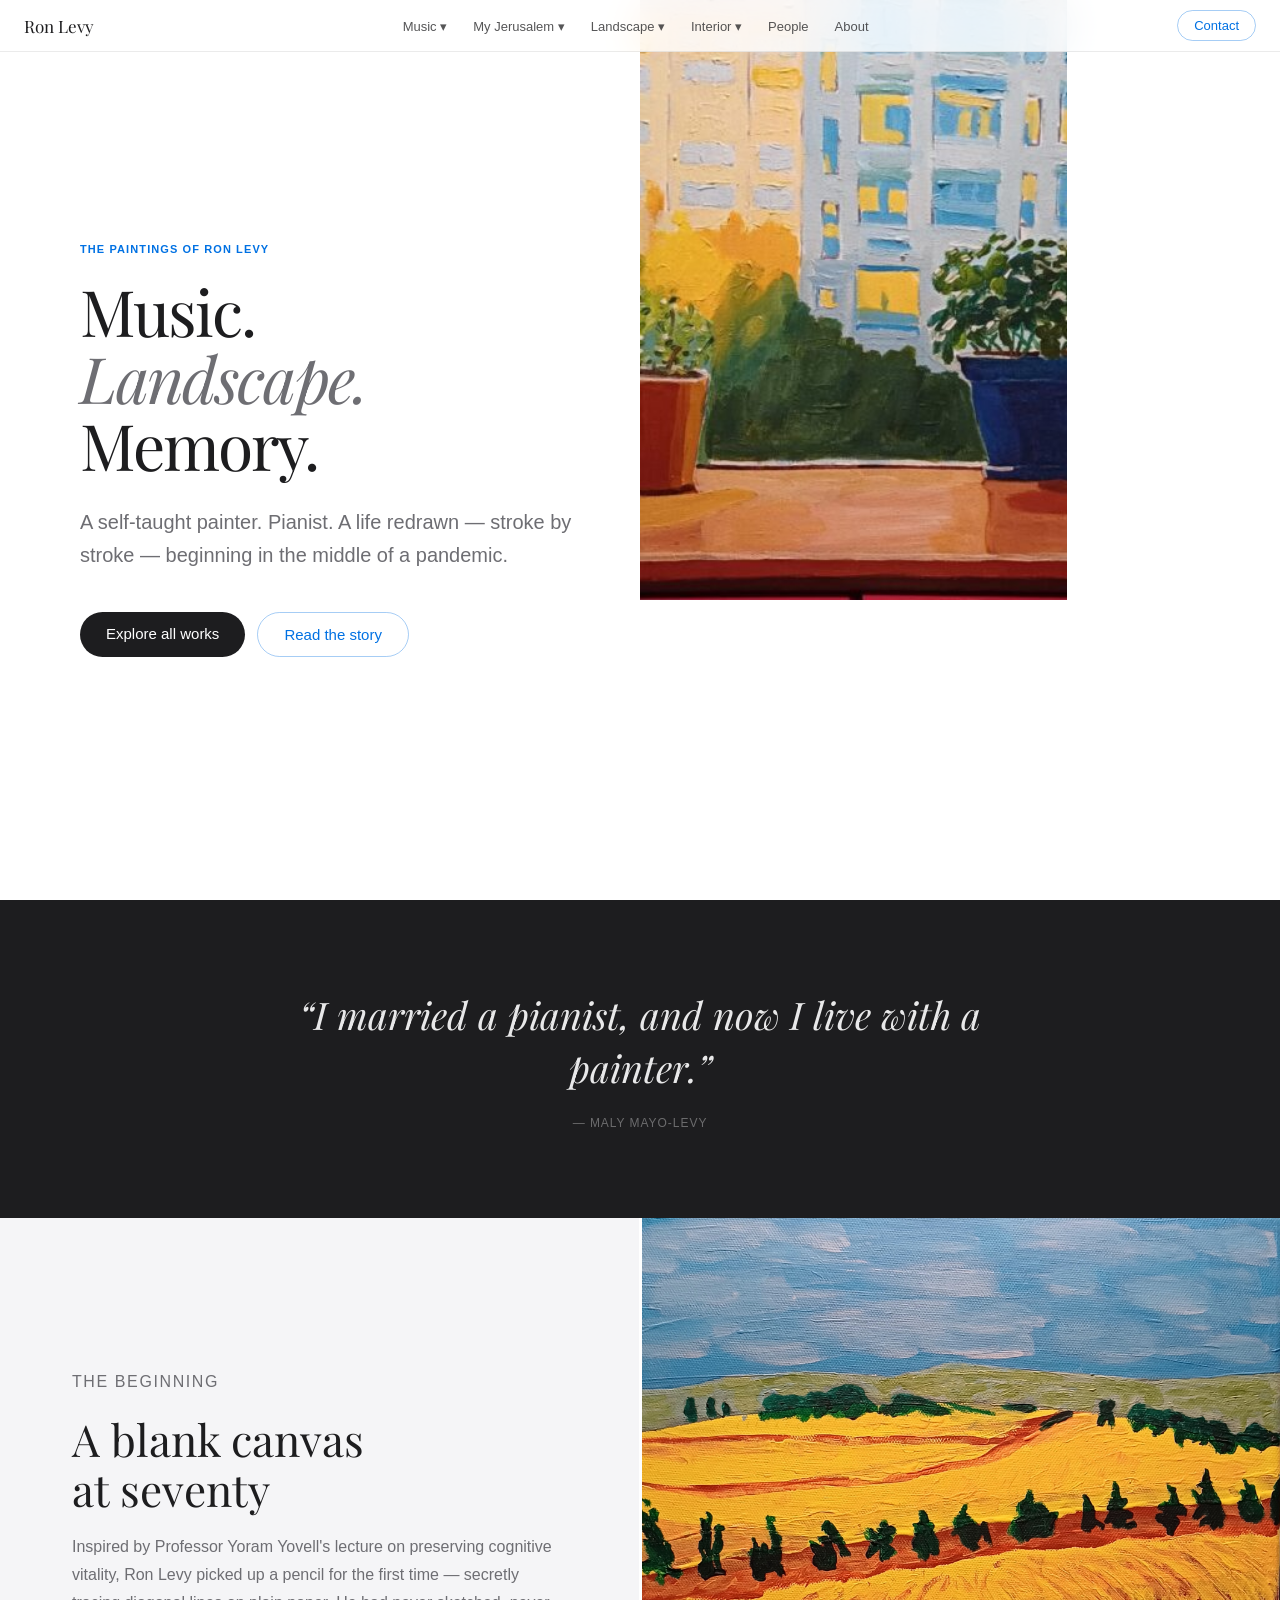
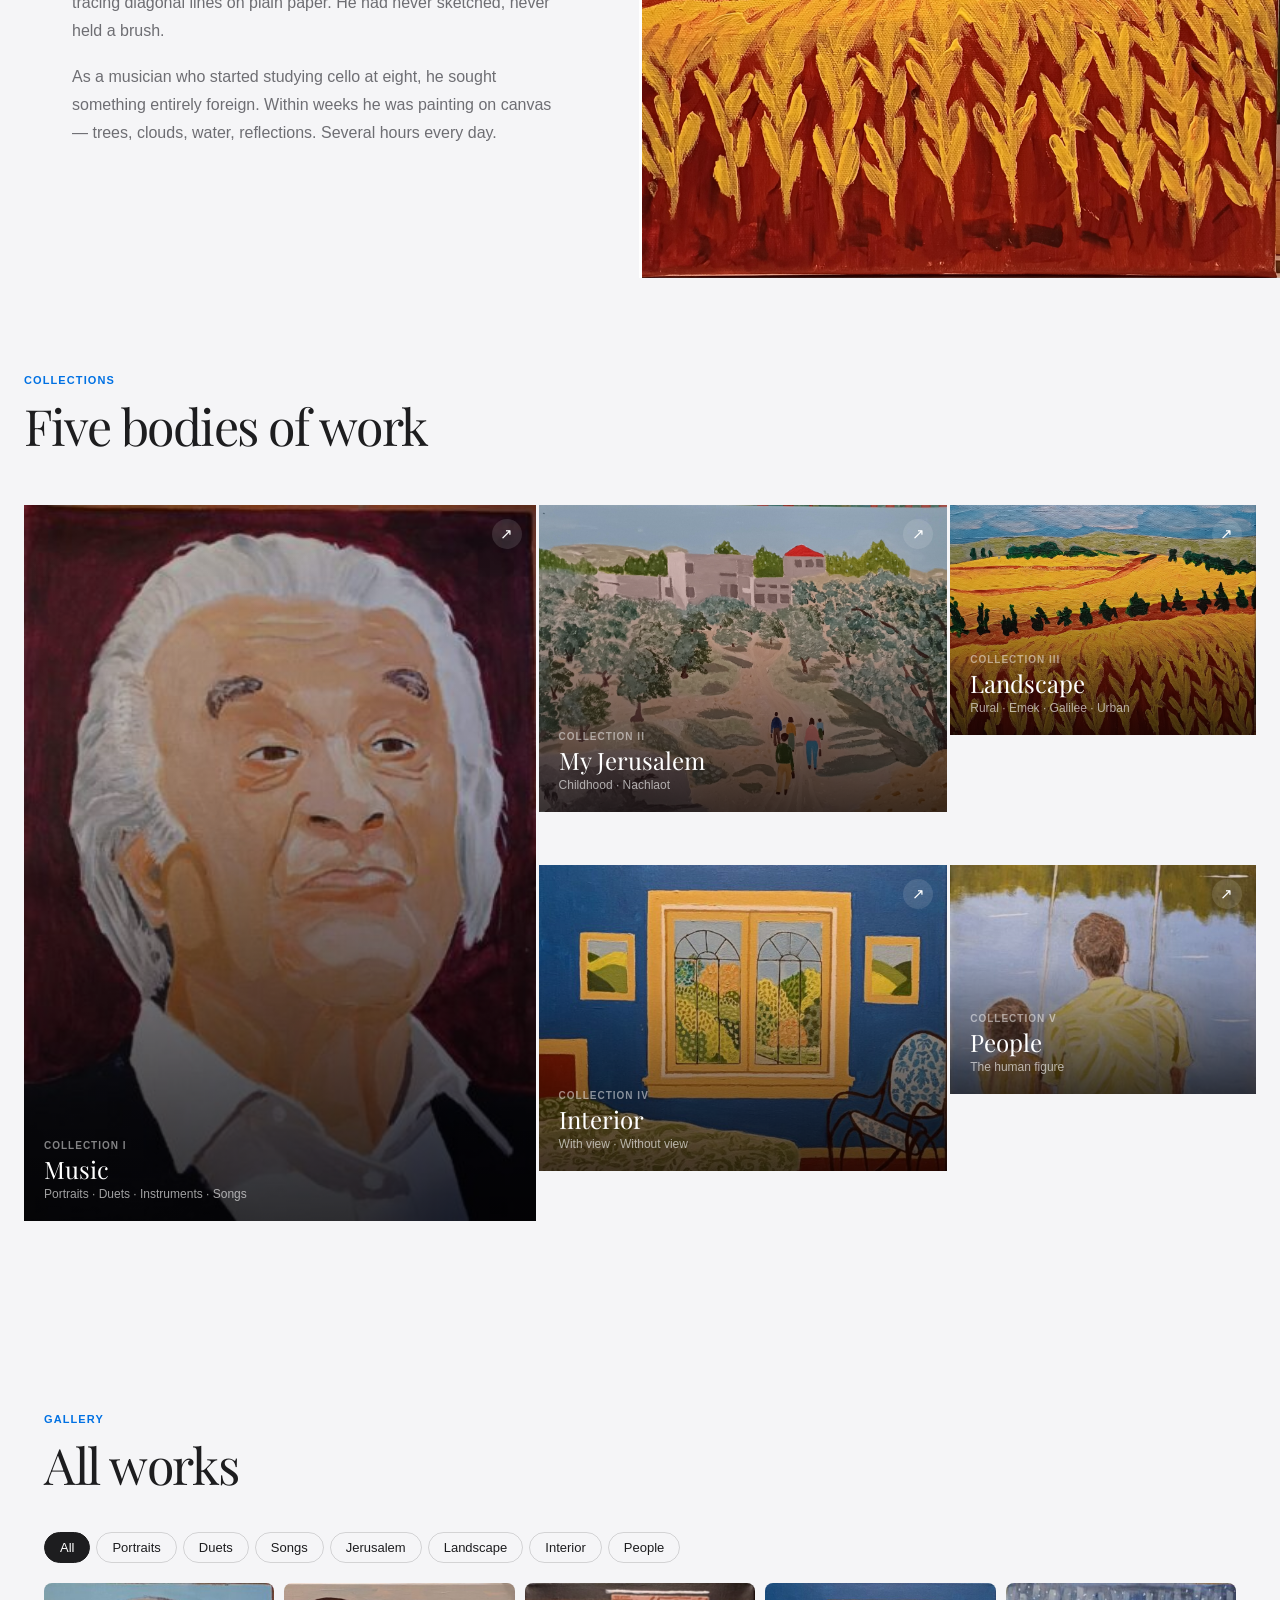
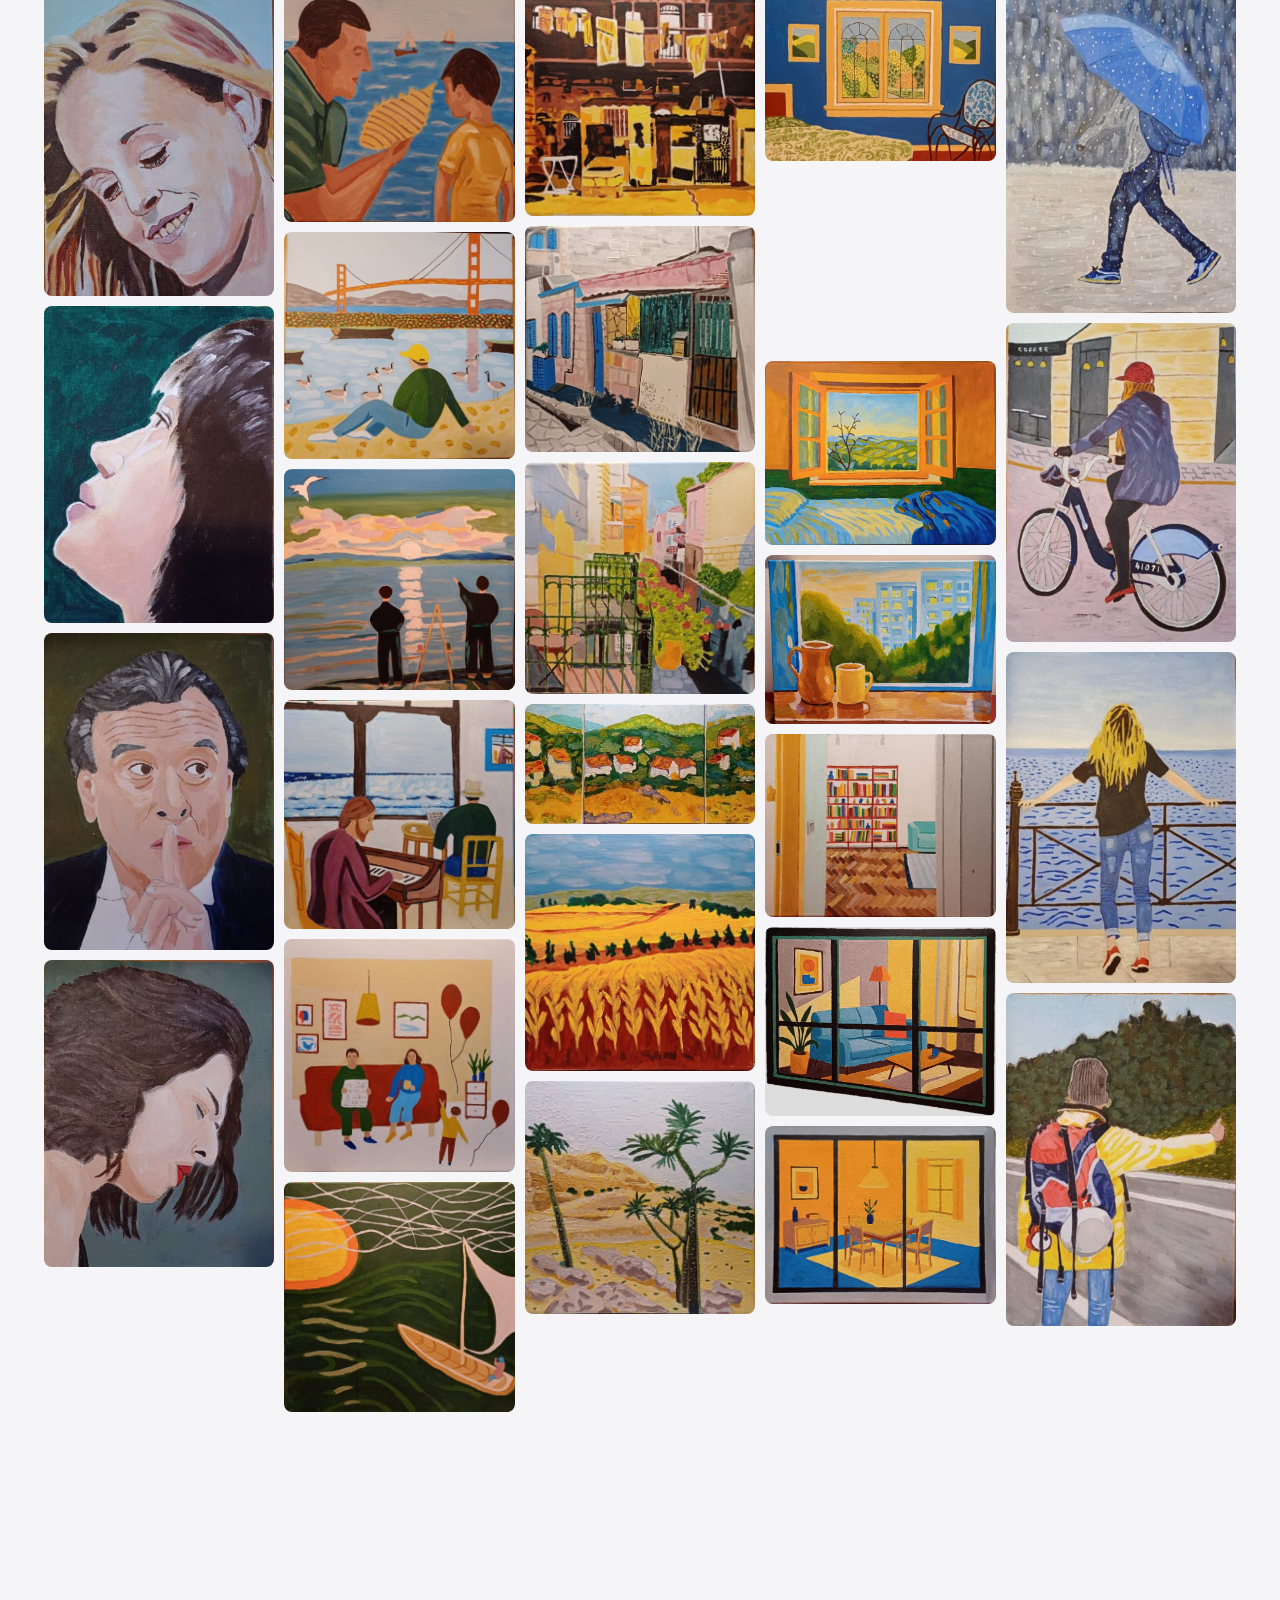
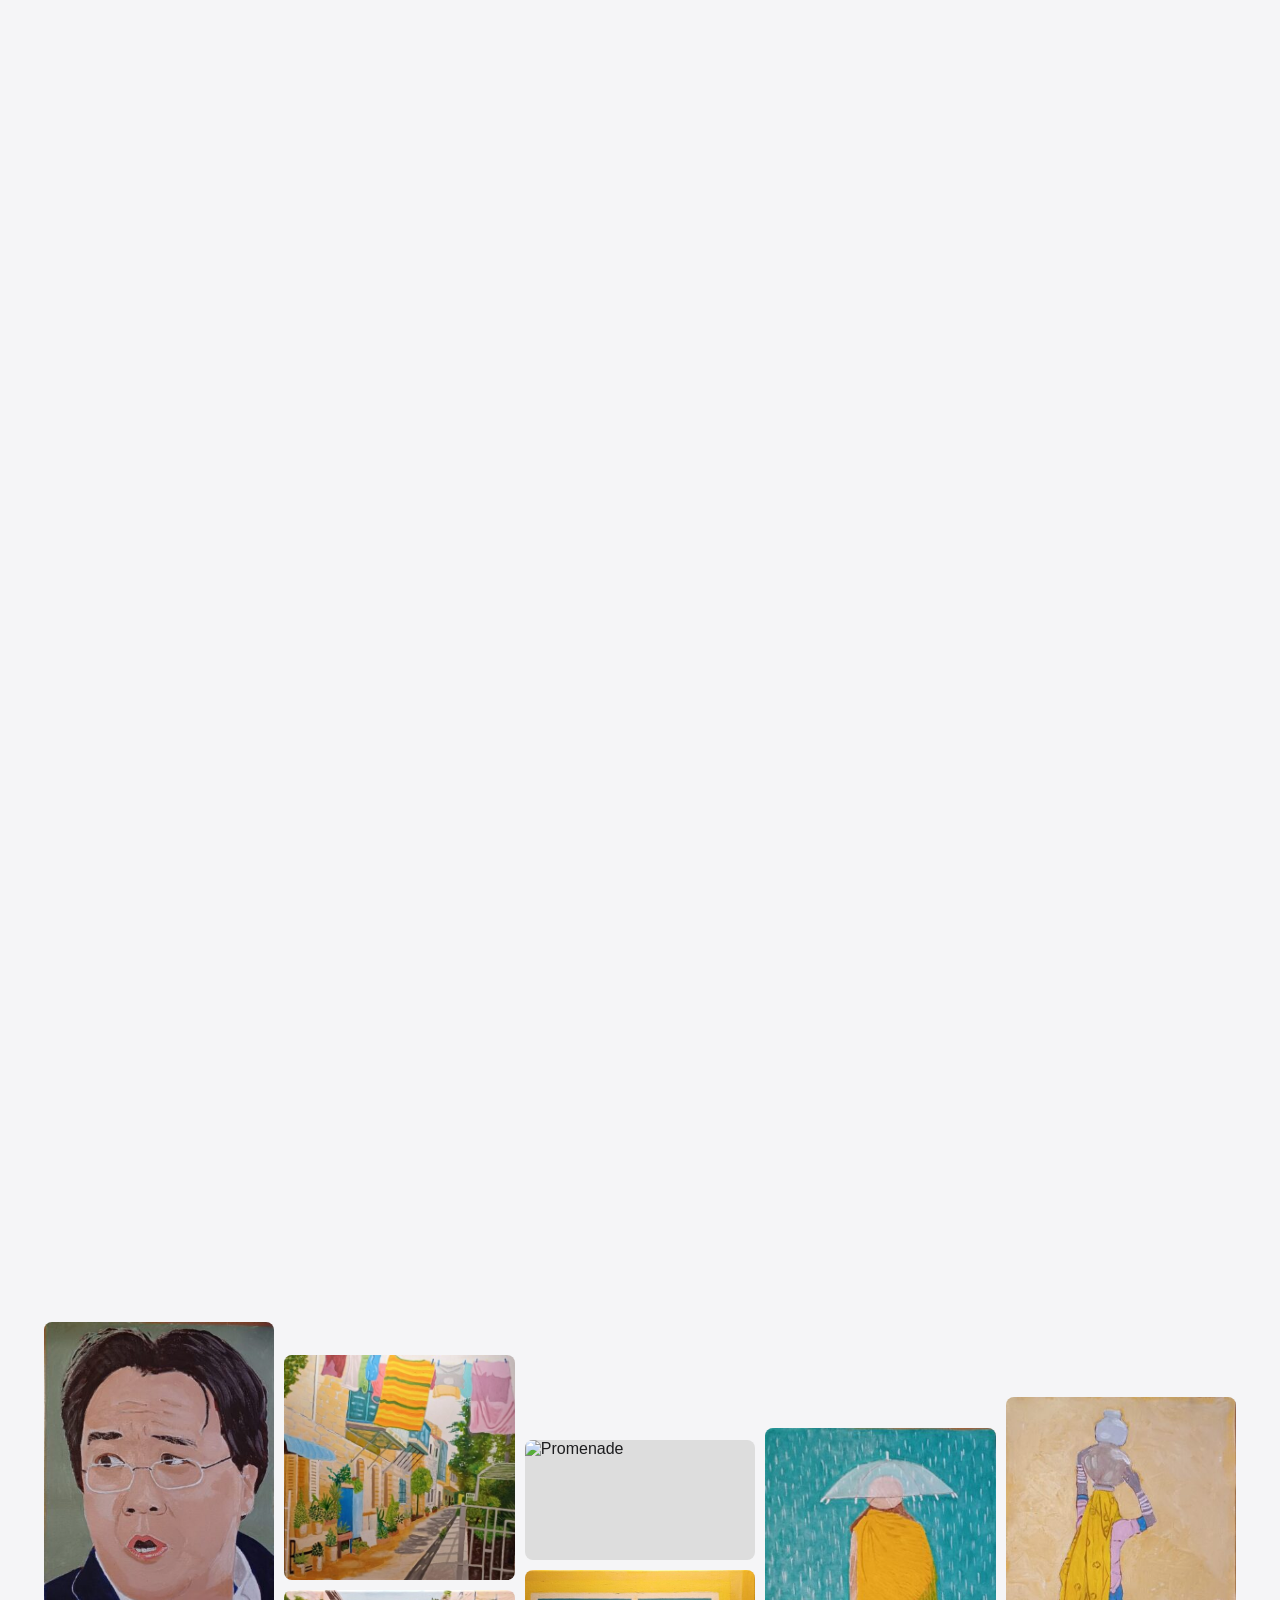
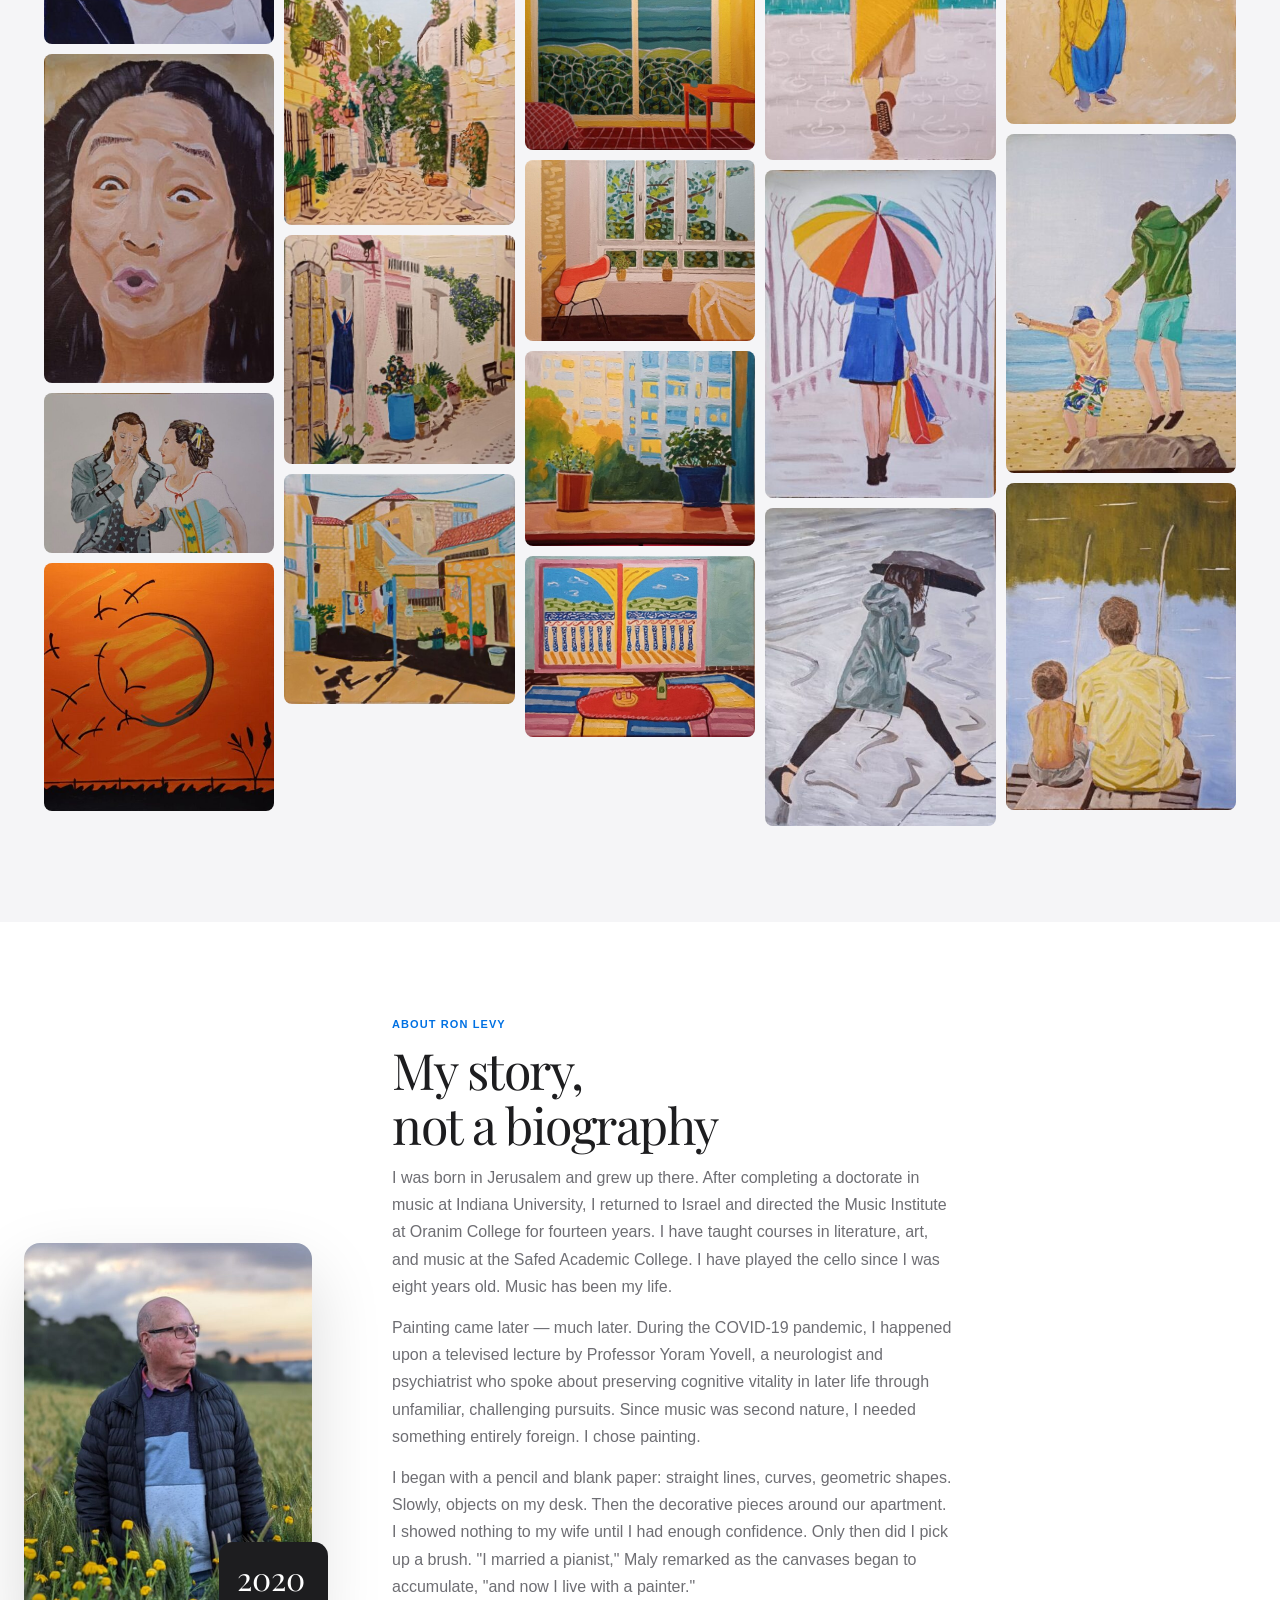
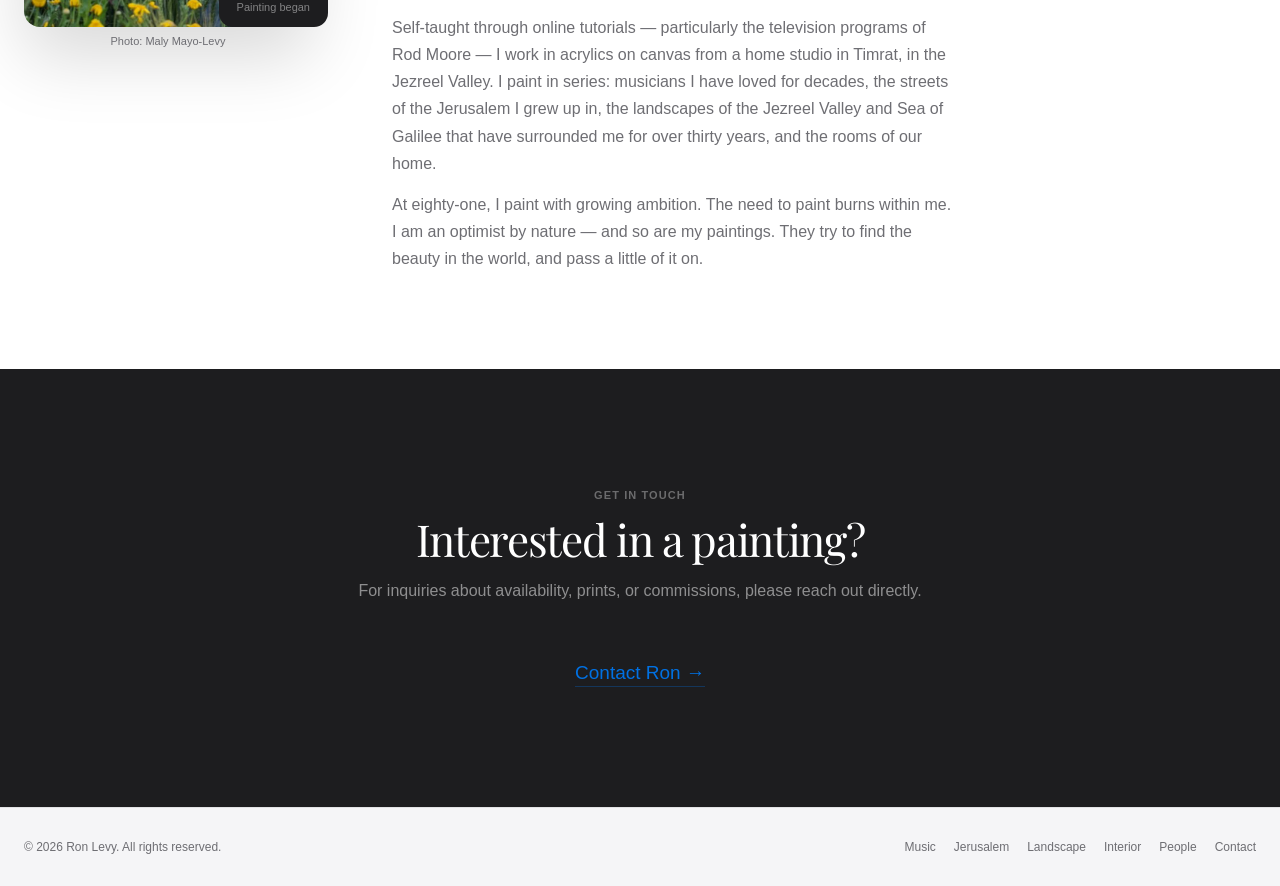
==== index.html @ a99e7b1d "Fix gallery: Duets, urban landscape, Children's Room - Add Duets painting to index.html and music.ht" ====
<!DOCTYPE html>
<html lang="en">
<head>
  <meta charset="UTF-8">
  <meta name="viewport" content="width=device-width, initial-scale=1.0">
  <title>Ron Levy — Paintings</title>
  <meta name="description" content="Paintings by Ron Levy — Israeli painter who began painting at 76, after a lifetime as a cellist and music academic. Acrylics on canvas: musicians, Jerusalem, the Jezreel Valley, and interiors. Based in Timrat, Israel.">
  <script type="application/ld+json">
  {
    "@context": "https://schema.org",
    "@type": "Person",
    "name": "Ron Levy",
    "alternateName": "רון לוי",
    "jobTitle": "Painter",
    "description": "Israeli painter based in Timrat who began painting at 76 during the COVID-19 pandemic, after a career as a cellist and music academic. Known for acrylic paintings of classical musicians, Jerusalem, the Jezreel Valley, Sea of Galilee, and interior scenes.",
    "url": "https://ronlevy.art",
    "image": "https://ronlevy.art/Ron%20Levy%20%E2%80%94%20Paintings_files/main-picture-576x1024.jpeg",
    "birthPlace": { "@type": "Place", "name": "Jerusalem, Israel" },
    "homeLocation": { "@type": "Place", "name": "Timrat, Israel" },
    "alumniOf": { "@type": "EducationalOrganization", "name": "Indiana University" },
    "knowsAbout": ["Acrylic painting", "Classical music", "Cello", "Israeli art", "Jerusalem", "Jezreel Valley", "Nachlaot", "Sea of Galilee"]
  }
  </script>
  <link rel="preconnect" href="https://fonts.googleapis.com">
  <link href="https://fonts.googleapis.com/css2?family=Playfair+Display:ital,wght@0,400;0,500;1,400&display=swap" rel="stylesheet">
  <style>
    *, *::before, *::after { box-sizing: border-box; margin: 0; padding: 0; }
    :root {
      --white: #ffffff; --off-white: #f5f5f7; --dark: #1d1d1f;
      --mid-gray: #6e6e73; --accent: #0071e3; --nav-h: 52px;
      --serif: 'Playfair Display', Georgia, serif;
      --sans: -apple-system, 'Helvetica Neue', sans-serif;
      --ease: cubic-bezier(0.16,1,0.3,1);
    }
    html { scroll-behavior: smooth; }
    body { font-family: var(--sans); color: var(--dark); overflow-x: hidden; -webkit-font-smoothing: antialiased; }

    /* NAV */
    nav { position: fixed; top: 0; left: 0; right: 0; z-index: 200; height: var(--nav-h); background: rgba(255,255,255,0.82); backdrop-filter: saturate(180%) blur(20px); -webkit-backdrop-filter: saturate(180%) blur(20px); border-bottom: 1px solid rgba(0,0,0,0.08); display: flex; align-items: center; justify-content: space-between; padding: 0 24px; }
    .nav-logo { font-family: var(--serif); font-size: 17px; color: var(--dark); text-decoration: none; }
    .nav-links { display: flex; gap: 0; list-style: none; }
    .nav-links a { font-size: 13px; color: var(--dark); text-decoration: none; padding: 6px 13px; border-radius: 6px; opacity: 0.75; transition: opacity 0.2s, background 0.2s; }
    .nav-links a:hover { opacity: 1; background: rgba(0,0,0,0.05); }
    .has-sub { position: relative; }
    .has-sub:hover .sub-menu { display: block; }
    .sub-menu { display: none; position: absolute; top: 100%; left: 0; background: rgba(255,255,255,0.97); backdrop-filter: blur(20px); border: 1px solid rgba(0,0,0,0.1); border-radius: 12px; min-width: 210px; padding: 8px; box-shadow: 0 8px 32px rgba(0,0,0,0.12); margin-top: 4px; z-index: 10; }
    .sub-menu a { display: block; padding: 8px 12px; font-size: 13px; color: var(--dark); border-radius: 6px; opacity: 1; text-decoration: none; }
    .sub-menu a:hover { background: rgba(0,113,227,0.08); color: var(--accent); }
    .nav-cta { font-size: 13px; color: var(--accent); text-decoration: none; font-weight: 500; padding: 7px 16px; border-radius: 980px; border: 1.5px solid rgba(0,113,227,0.35); transition: all 0.2s; }
    .nav-cta:hover { background: var(--accent); color: white; }
    .hamburger { display: none; flex-direction: column; gap: 5px; cursor: pointer; }
    .hamburger span { display: block; width: 20px; height: 1.5px; background: var(--dark); border-radius: 2px; }

    /* MOBILE MENU */
    .mob { display: none; position: fixed; inset: 0; z-index: 300; background: var(--white); flex-direction: column; gap: 0; padding: 20px; }
    .mob.open { display: flex; }
    .mob-x { align-self: flex-end; background: none; border: none; font-size: 28px; cursor: pointer; padding: 8px; color: var(--dark); }
    .mob a { font-size: 22px; font-family: var(--serif); color: var(--dark); text-decoration: none; padding: 16px 8px; border-bottom: 1px solid rgba(0,0,0,0.08); }

    /* HERO */
    .hero { min-height: 100vh; display: grid; grid-template-columns: 1fr 1fr; overflow: hidden; }
    .hero-left { display: flex; flex-direction: column; justify-content: center; padding: 80px 64px 80px 80px; }
    .hero-right { display: grid; grid-template-columns: 1fr 1fr 1fr; grid-template-rows: 1fr 1fr 1fr; overflow: hidden; height: 100vh; position: relative; }
    .hero-right img { width: 100%; height: 100%; object-fit: cover; display: block; transition: transform 0.7s var(--ease); }
    .hero-right img:hover { transform: scale(1.05); }
    .hero-right img:nth-child(1) { grid-column: span 2; grid-row: span 2; }
    .hero-eyebrow { font-size: 11px; font-weight: 700; letter-spacing: 0.1em; text-transform: uppercase; color: var(--accent); margin-bottom: 22px; opacity: 0; animation: fadeUp 0.8s var(--ease) 0s forwards; text-align: left; }
    .hero-h1 { font-family: var(--serif); font-size: clamp(40px, 5vw, 72px); font-weight: 400; line-height: 1.05; letter-spacing: -0.03em; max-width: 540px; opacity: 0; animation: fadeUp 0.9s var(--ease) 0.22s forwards; text-align: left; }
    .hero-h1 em { font-style: italic; color: var(--mid-gray); }
    .hero-sub { font-size: clamp(16px, 2.2vw, 20px); color: var(--mid-gray); max-width: 500px; line-height: 1.65; margin-top: 28px; font-weight: 300; opacity: 0; animation: fadeUp 0.9s var(--ease) 0.38s forwards; text-align: left; }
    .hero-btns { display: flex; gap: 12px; margin-top: 40px; flex-wrap: wrap; justify-content: flex-start; opacity: 0; animation: fadeUp 0.8s var(--ease) 0.5s forwards; }
    .hero-btn-dark { background: var(--dark); color: white; padding: 13px 26px; border-radius: 980px; font-size: 15px; font-weight: 500; text-decoration: none; transition: transform 0.2s, background 0.2s; }
    .hero-btn-dark:hover { background: #3a3a3c; transform: scale(1.02); }
    .btn-ghost { background: transparent; color: var(--accent); padding: 13px 26px; border-radius: 980px; font-size: 15px; font-weight: 500; text-decoration: none; border: 1.5px solid rgba(0,113,227,0.35); transition: all 0.2s; }
    .btn-ghost:hover { border-color: var(--accent); transform: scale(1.02); }
    @keyframes fadeUp { from { opacity: 0; transform: translateY(20px); } to { opacity: 1; transform: none; } }

    /* QUOTE */
    .quote { background: var(--dark); padding: 88px 24px; text-align: center; }
    .quote q { font-family: var(--serif); font-size: clamp(22px, 3.5vw, 38px); font-style: italic; color: rgba(255,255,255,0.9); max-width: 700px; display: block; margin: 0 auto; line-height: 1.4; }
    .quote cite { display: block; font-size: 12px; color: rgba(255,255,255,0.35); margin-top: 22px; text-transform: uppercase; letter-spacing: 0.08em; font-style: normal; }

    /* STORY */
    .story { display: grid; grid-template-columns: 1fr 1fr; gap: 3px; overflow: hidden; }
    .story-copy { background: var(--off-white); padding: 96px 72px; display: flex; flex-direction: column; justify-content: center; }
    .story-copy h2 { font-family: var(--serif); font-size: clamp(28px, 3.5vw, 44px); font-weight: 400; line-height: 1.15; margin-top: 18px; }
    .story-copy p { font-size: 16px; line-height: 1.75; color: var(--mid-gray); margin-top: 18px; font-weight: 300; max-width: 560px; }
    .label { font-size: 11px; font-weight: 700; letter-spacing: 0.1em; text-transform: uppercase; color: var(--accent); }
    .story-photo { overflow: hidden; min-height: 480px; }
    .story-photo img { width: 100%; height: 100%; object-fit: cover; display: block; transition: transform 0.7s var(--ease); }
    .story-photo:hover img { transform: scale(1.04); }

    /* SEC */
    .sec { padding: 96px 24px; }
    .sec-hd { max-width: 1240px; margin: 0 auto 52px; }
    .sec-title { font-family: var(--serif); font-size: clamp(30px, 4.5vw, 50px); font-weight: 400; letter-spacing: -0.03em; line-height: 1.1; margin-top: 12px; }
    .sec-desc { font-size: 16px; color: var(--mid-gray); line-height: 1.7; margin-top: 12px; font-weight: 300; max-width: 560px; }
    .sec-id { background: var(--dark); }

    /* COLLECTION GRID */
    .coll-grid { max-width: 1240px; margin: 0 auto; display: grid; grid-template-columns: repeat(12, 1fr); gap: 3px; }
    .cc { position: relative; overflow: hidden; cursor: pointer; background: #ccc; }
    .cc img { width: 100%; height: 100%; object-fit: cover; display: block; transition: transform 0.7s var(--ease); }
    .cc:hover img { transform: scale(1.07); }
    .cc:nth-child(1) { grid-column: span 5; grid-row: span 2; min-height: 580px; }
    .cc:nth-child(2) { grid-column: span 4; aspect-ratio: 4/3; }
    .cc:nth-child(3) { grid-column: span 3; aspect-ratio: 4/3; }
    .cc:nth-child(4) { grid-column: span 4; aspect-ratio: 4/3; }
    .cc:nth-child(5) { grid-column: span 3; aspect-ratio: 4/3; }
    .cc-ov { position: absolute; inset: 0; background: linear-gradient(to top, rgba(0,0,0,0.72) 0%, rgba(0,0,0,0.12) 60%, transparent 100%); }
    .cc-cat { font-size: 10px; font-weight: 700; letter-spacing: 0.1em; text-transform: uppercase; color: rgba(255,255,255,0.5); margin-bottom: 4px; }
    .cc-name { font-family: var(--serif); font-size: 24px; color: white; line-height: 1.2; }
    .cc-sub { font-size: 12px; color: rgba(255,255,255,0.62); margin-top: 3px; }
    .cc-arrow { position: absolute; top: 14px; right: 14px; width: 30px; height: 30px; background: rgba(255,255,255,0.12); border-radius: 50%; display: flex; align-items: center; justify-content: center; color: white; font-size: 15px; cursor: pointer; display: flex; align-items: center; justify-content: center; transition: all 0.3s; }
    .cc:hover .cc-arrow { background: rgba(255,255,255,0.25); transform: translateY(-6px); transition: all 0.3s; }

    /* GALLERY */
    .gallery-sec { background: var(--off-white); }
    .gallery-top { max-width: 1240px; margin: 0 auto 40px; padding: 0 20px; display: flex; align-items: baseline; justify-content: space-between; flex-wrap: wrap; gap: 20px; }
    .tabs { display: flex; gap: 6px; flex-wrap: wrap; max-width: 1240px; margin: 0 auto 20px; padding: 0 20px; }
    .tab { padding: 7px 15px; border-radius: 980px; font-size: 13px; font-weight: 500; border: 1.5px solid rgba(0,0,0,0.14); background: transparent; color: var(--dark); cursor: pointer; transition: all 0.2s; white-space: nowrap; }
    .tab:hover:not(.on) { background: rgba(0,0,0,0.05); }
    .tab.on { background: var(--dark); color: white; border-color: var(--dark); }
    .g-grid { max-width: 1240px; margin: 0 auto; columns: 5; column-gap: 10px; padding: 0 20px; }
    .gi { break-inside: avoid; margin-bottom: 10px; cursor: pointer; position: relative; overflow: hidden; border-radius: 8px; background: #ddd; min-height: 120px; }
    .gi img { width: 100%; display: block; transition: transform 0.5s var(--ease); min-height: 120px; object-fit: cover; }
    .gi:hover img { transform: scale(1.04); }
    .gi-cap { position: absolute; bottom: 0; left: 0; right: 0; padding: 24px 10px 8px; background: linear-gradient(transparent, rgba(0,0,0,0.6)); color: white; font-size: 10.5px; font-weight: 500; letter-spacing: 0.02em; opacity: 0; transition: opacity 0.3s; }
    .gi:hover .gi-cap { opacity: 1; }
    .gi img[src=""], .gi img:not([src]) { min-height: 160px; }

    /* ABOUT */
    .about { max-width: 1240px; margin: 0 auto; display: grid; grid-template-columns: 1fr 3fr; gap: 80px; align-items: center; }
    .about-img { width: 100%; border-radius: 16px; box-shadow: 0 30px 70px rgba(0,0,0,0.15); object-fit: cover; aspect-ratio: 3/4; display: block; }
    .about-badge { position: absolute; bottom: 20px; right: -16px; background: var(--dark); color: white; border-radius: 14px; padding: 14px 18px; }
    .about-badge strong { font-family: var(--serif); font-size: 32px; font-weight: 400; display: block; }
    .about-badge small { font-size: 11px; color: rgba(255,255,255,0.45); display: block; margin-top: 2px; }
    .about-text .sec-desc p + p { margin-top: 14px; }

    /* CONTACT */
    .contact { background: var(--dark); text-align: center; padding: 120px 24px; }
    .contact .label { color: rgba(255,255,255,0.35); }
    .contact .sec-title { color: white; }
    .contact .sec-title { margin: 14px 0; font-size: clamp(30px, 4vw, 44px); max-width: 100%; }
    .contact .sec-desc { color: rgba(255,255,255,0.5); margin: 14px auto; max-width: 100%; }
    .cta-link { display: inline-block; margin-top: 44px; font-size: 19px; font-weight: 500; color: var(--accent); text-decoration: none; border-bottom: 1px solid rgba(0,113,227,0.3); padding-bottom: 2px; transition: border-color 0.2s; }
    .cta-link:hover { border-color: var(--accent); }

    /* FOOTER */
    footer { background: var(--off-white); border-top: 1px solid rgba(0,0,0,0.08); padding: 32px 24px; display: flex; justify-content: space-between; align-items: center; flex-wrap: wrap; gap: 12px; }
    footer p { font-size: 12px; color: var(--mid-gray); }
    .fl { display: flex; gap: 18px; }
    .fl a { font-size: 12px; color: var(--mid-gray); text-decoration: none; transition: color 0.2s; }
    .fl a:hover { color: var(--dark); }

    /* LIGHTBOX */
    .lb { display: none; position: fixed; inset: 0; z-index: 500; background: rgba(0,0,0,0.93); backdrop-filter: blur(24px); -webkit-backdrop-filter: blur(24px); align-items: center; justify-content: center; }
    .lb.open { display: flex; }
    .lb-inner { position: relative; max-width: min(90vw, 900px); width: 100%; text-align: center; }
    .lb-img { max-width: 100%; max-height: 82vh; border-radius: 12px; box-shadow: 0 40px 100px rgba(0,0,0,0.5); object-fit: contain; display: block; margin: 0 auto; }
    .lb-x { position: absolute; top: -46px; right: 0; background: rgba(255,255,255,0.12); border: none; color: white; width: 34px; height: 34px; border-radius: 50%; font-size: 18px; cursor: pointer; display: flex; align-items: center; justify-content: center; }
    .lb-nav { position: fixed; top: 50%; width: 52px; height: 52px; background: rgba(255,255,255,0.15); border: none; color: white; border-radius: 50%; font-size: 28px; cursor: pointer; display: flex; align-items: center; justify-content: center; transform: translateY(-50%); transition: all 0.3s; }
    .lb-nav:hover { background: rgba(255,255,255,0.35); transform: translateY(-50%) scale(1.1); }
    .lb-p { left: 20px; }
    .lb-n { right: 20px; }
    .lb-cap { font-size: 13px; color: rgba(255,255,255,0.62); margin-top: 3px; }
    .lb-num { font-size: 12px; color: rgba(255,255,255,0.35); margin-top: 8px; }

    /* RESPONSIVE */
    @media (max-width: 960px) {
      .hero { grid-template-columns: 1fr; }
      .tab-bar { flex-wrap: wrap; gap: 4px; }
      .tab { font-size: 11px; padding: 6px 12px; }
      .hero-right { height: 50vw; }
      .hero-left { padding: 100px 32px 48px; }
      .story { grid-template-columns: 1fr; }
      .story-photo { min-height: 300px; }
      .about { grid-template-columns: 1fr; }
      .g-grid { columns: 3; }
      .coll-grid { grid-template-columns: 1fr 1fr; gap: 4px; }
      .cc:nth-child(1), .cc:nth-child(2), .cc:nth-child(3), .cc:nth-child(4), .cc:nth-child(5) {
        grid-column: span 1;
        grid-row: span 1;
        min-height: 0;
        aspect-ratio: 3/4;
      }
      .cc:nth-child(1) { grid-column: span 2; aspect-ratio: 16/7; }
    }
    @media (max-width: 768px) {
      nav .nav-links, nav .nav-cta { display: none; }
      .hamburger { display: flex; }
      .g-grid { columns: 2; }
      .story-copy { padding: 56px 32px; }
    }
    @media (max-width: 480px) {
      .g-grid { columns: 1; padding: 0 12px; }
      .gi { min-height: 200px; }
      .gi img { min-height: 200px; }
      .coll-grid { grid-template-columns: 1fr; }
      .cc:nth-child(1), .cc:nth-child(2), .cc:nth-child(3), .cc:nth-child(4), .cc:nth-child(5) {
        grid-column: span 1;
        grid-row: span 1;
        min-height: 0;
        aspect-ratio: 16/7;
      }
      .cc-name { font-size: 20px; }
    }
  </style>
  <!-- Google Analytics -->
  <script async src="https://www.googletagmanager.com/gtag/js?id=G-R94L45V05E"></script>
  <script>
    window.dataLayer = window.dataLayer || [];
    function gtag(){dataLayer.push(arguments);}
    gtag('js', new Date());
    gtag('config', 'G-R94L45V05E');
  </script>
</head>
<body>

<!-- NAV -->
<nav>
  <a href="#" class="nav-logo">Ron Levy</a>
  <ul class="nav-links">
    <li class="has-sub">
      <a href="music.html">Music ▾</a>
      <div class="sub-menu">
        <a href="#gallery" onclick="go('portraits')">Portraits of Musicians</a>
        <a href="#gallery" onclick="go('duets')">Duets</a>
        <a href="#gallery" onclick="go('instruments')">Musical Instruments</a>
        <a href="#gallery" onclick="go('songs')">Songs</a>
      </div>
    </li>
    <li class="has-sub">
      <a href="jerusalem.html">My Jerusalem ▾</a>
      <div class="sub-menu">
        <a href="#gallery" onclick="go('jerusalem')">Childhood Memories</a>
        <a href="#gallery" onclick="go('jerusalem')">Nachlaot Neighborhood</a>
      </div>
    </li>
    <li class="has-sub">
      <a href="landscape.html">Landscape ▾</a>
      <div class="sub-menu">
        <a href="#gallery" onclick="go('landscape')">Rural Landscape</a>
        <a href="#gallery" onclick="go('landscape')">Emek Yizrael</a>
        <a href="#gallery" onclick="go('landscape')">Sea of Galilee</a>
        <a href="#gallery" onclick="go('landscape')">Urban Landscape</a>
      </div>
    </li>
    <li class="has-sub">
      <a href="interior.html">Interior ▾</a>
      <div class="sub-menu">
        <a href="#gallery" onclick="go('interior')">With View</a>
        <a href="#gallery" onclick="go('interior')">Without View</a>
      </div>
    </li>
    <li><a href="people.html">People</a></li>
    <li><a href="#about">About</a></li>
  </ul>
  <a href="#contact" class="nav-cta">Contact</a>
  <div class="hamburger" onclick="toggleMob()"><span></span><span></span><span></span></div>
</nav>

<!-- MOBILE MENU -->
<div class="mob" id="mobMenu">
  <button class="mob-x" onclick="toggleMob()">×</button>
  <a href="#gallery" onclick="go('all');toggleMob()">All Works</a>
  <a href="music.html" onclick="toggleMob()">Music</a>
  <a href="jerusalem.html" onclick="toggleMob()">Jerusalem</a>
  <a href="landscape.html" onclick="toggleMob()">Landscape</a>
  <a href="interior.html" onclick="toggleMob()">Interior</a>
  <a href="people.html" onclick="toggleMob()">People</a>
  <a href="#about" onclick="toggleMob()">About</a>
</div>

<!-- HERO -->
<section class="hero">
  <div class="hero-left">
    <p class="hero-eyebrow">The Paintings of Ron Levy</p>
    <h1 class="hero-h1">Music.<br><em>Landscape.</em><br>Memory.</h1>
    <p class="hero-sub">A self-taught painter. Pianist. A life redrawn — stroke by stroke — beginning in the middle of a pandemic.</p>
    <div class="hero-btns">
      <a href="#gallery" class="hero-btn-dark">Explore all works</a>
      <a href="#about" class="btn-ghost">Read the story</a>
    </div>
  </div>
  <div class="hero-right">
    <img src="Ron%20Levy%20%E2%80%94%20Paintings_files/Interior-with-view-3-1024x869-640x480.jpeg" alt="Interior with View" loading="eager">
    <img src="Ron%20Levy%20%E2%80%94%20Paintings_files/Interior-with-view-5-1024x790-640x480.jpeg" alt="Interior" loading="eager">
    <img src="Ron%20Levy%20%E2%80%94%20Paintings_files/Sea-Abstract-2-1007x1024-640x480.jpeg" alt="Sea of Galilee" loading="eager">
    <img src="Ron%20Levy%20%E2%80%94%20Paintings_files/WhatsApp-Image-2025-09-27-at-22.52.55-1-731x1024-640x480.jpeg" alt="Figure" loading="eager">
    <img src="Ron%20Levy%20%E2%80%94%20Paintings_files/WhatsApp-Image-2025-08-26-at-10.54.58-1005x1024-640x480.jpeg" alt="Jerusalem" loading="eager">
  </div>
</section>

<!-- QUOTE -->
<div class="quote">
  <q>I married a pianist, and now I live with a painter.</q>
  <cite>— Maly Mayo-Levy</cite>
</div>

<!-- STORY -->
<div class="story">
  <div class="story-copy">
    <p class="label">The Beginning</p>
    <h2>A blank canvas<br>at seventy</h2>
    <p>Inspired by Professor Yoram Yovell's lecture on preserving cognitive vitality, Ron Levy picked up a pencil for the first time — secretly tracing diagonal lines on plain paper. He had never sketched, never held a brush.</p>
    <p>As a musician who started studying cello at eight, he sought something entirely foreign. Within weeks he was painting on canvas — trees, clouds, water, reflections. Several hours every day.</p>
  </div>
  <div class="story-photo">
    <img src="Ron%20Levy%20%E2%80%94%20Paintings_files/20250106_224906.jpg" alt="Rural Landscape — Ron Levy">
  </div>
</div>

<!-- COLLECTIONS -->
<section class="sec sec-id" id="collections" style="background:var(--off-white)">
  <div class="sec-hd">
    <p class="label">Collections</p>
    <h2 class="sec-title">Five bodies of work</h2>
  </div>
  <div class="coll-grid">
    <div class="cc" onclick="window.location='music.html'">
      <img src="Ron%20Levy%20%E2%80%94%20Paintings_files/Sergio-Celibidache-731x1024-640x480.jpeg" alt="Music" loading="lazy">
      <div class="cc-ov"></div>
      <div style="position:absolute;bottom:20px;left:20px">
        <div class="cc-cat">Collection I</div>
        <div class="cc-name">Music</div>
        <div class="cc-sub">Portraits · Duets · Instruments · Songs</div>
      </div>
      <div class="cc-arrow">↗</div>
    </div>
    <div class="cc" onclick="window.location='jerusalem.html'">
      <img src="Ron%20Levy%20%E2%80%94%20Paintings_files/20250720_084558-scaled.jpg" alt="Jerusalem" loading="lazy">
      <div class="cc-ov"></div>
      <div style="position:absolute;bottom:20px;left:20px">
        <div class="cc-cat">Collection II</div>
        <div class="cc-name">My Jerusalem</div>
        <div class="cc-sub">Childhood · Nachlaot</div>
      </div>
      <div class="cc-arrow">↗</div>
    </div>
    <div class="cc" onclick="window.location='landscape.html'">
      <img src="Ron%20Levy%20%E2%80%94%20Paintings_files/20250106_224906.jpg" alt="Landscape" loading="lazy">
      <div class="cc-ov"></div>
      <div style="position:absolute;bottom:20px;left:20px">
        <div class="cc-cat">Collection III</div>
        <div class="cc-name">Landscape</div>
        <div class="cc-sub">Rural · Emek · Galilee · Urban</div>
      </div>
      <div class="cc-arrow">↗</div>
    </div>
    <div class="cc" onclick="window.location='interior.html'">
      <img src="Ron%20Levy%20%E2%80%94%20Paintings_files/Interior-with-view-5-1024x790-640x480.jpeg" alt="Interior" loading="lazy">
      <div class="cc-ov"></div>
      <div style="position:absolute;bottom:20px;left:20px">
        <div class="cc-cat">Collection IV</div>
        <div class="cc-name">Interior</div>
        <div class="cc-sub">With view · Without view</div>
      </div>
      <div class="cc-arrow">↗</div>
    </div>
    <div class="cc" onclick="window.location='people.html'">
      <img src="Ron%20Levy%20%E2%80%94%20Paintings_files/WhatsApp-Image-2025-09-27-at-22.52.55-4-722x1024-640x480.jpeg" alt="People" loading="lazy">
      <div class="cc-ov"></div>
      <div style="position:absolute;bottom:20px;left:20px">
        <div class="cc-cat">Collection V</div>
        <div class="cc-name">People</div>
        <div class="cc-sub">The human figure</div>
      </div>
      <div class="cc-arrow">↗</div>
    </div>
  </div>
</section>

<!-- GALLERY -->
<section class="sec gallery-sec" id="gallery">
  <div class="gallery-top">
    <div>
      <p class="label">Gallery</p>
      <h2 class="sec-title">All works</h2>
    </div>
  </div>

  <div class="tabs">
    <button class="tab on"         onclick="filter('all',this)">All</button>
    <button class="tab"            onclick="filter('portraits',this)">Portraits</button>
    <button class="tab"            onclick="filter('duets',this)">Duets</button>
    <button class="tab"            onclick="filter('songs',this)">Songs</button>
    <button class="tab"            onclick="filter('jerusalem',this)">Jerusalem</button>
    <button class="tab"            onclick="filter('landscape',this)">Landscape</button>
    <button class="tab"            onclick="filter('interior',this)">Interior</button>
    <button class="tab"            onclick="filter('people',this)">People</button>
  </div>

  <div class="g-grid" id="gGrid">

    <!-- ── PORTRAITS (11) ── -->
    <div class="gi" data-cat="portraits" onclick="lbOpen(this)">
      <img src="Ron%20Levy%20%E2%80%94%20Paintings_files/Sol-Gabetta-756x1024-640x480.jpeg" data-full="Ron%20Levy%20%E2%80%94%20Paintings_files/Sol-Gabetta-756x1024-640x480.jpeg" alt="Sol Gabetta" loading="lazy">
      <div class="gi-cap">Sol Gabetta</div>
    </div>
    <div class="gi" data-cat="portraits" onclick="lbOpen(this)">
      <img src="Ron%20Levy%20%E2%80%94%20Paintings_files/Yuja-Wang-742x1024-640x480.jpeg" data-full="Ron%20Levy%20%E2%80%94%20Paintings_files/Yuja-Wang-742x1024-640x480.jpeg" alt="Yuja Wang" loading="lazy">
      <div class="gi-cap">Yuja Wang</div>
    </div>
    <div class="gi" data-cat="portraits" onclick="lbOpen(this)">
      <img src="Ron%20Levy%20%E2%80%94%20Paintings_files/Claudio-Abbado-744x1024-640x480.jpeg" data-full="Ron%20Levy%20%E2%80%94%20Paintings_files/Claudio-Abbado-744x1024-640x480.jpeg" alt="Claudio Abbado" loading="lazy">
      <div class="gi-cap">Claudio Abbado</div>
    </div>
    <div class="gi" data-cat="portraits" onclick="lbOpen(this)">
      <img src="Ron%20Levy%20%E2%80%94%20Paintings_files/Katia-Buniatishvili-768x1024-640x480.jpeg" data-full="Ron%20Levy%20%E2%80%94%20Paintings_files/Katia-Buniatishvili-768x1024-640x480.jpeg" alt="Katia Buniatishvili" loading="lazy">
      <div class="gi-cap">Katia Buniatishvili</div>
    </div>
    <div class="gi" data-cat="portraits" onclick="lbOpen(this)">
      <img src="Ron%20Levy%20%E2%80%94%20Paintings_files/Fatma-Said-751x1024-640x480.jpeg" data-full="Ron%20Levy%20%E2%80%94%20Paintings_files/Fatma-Said-751x1024-640x480.jpeg" alt="Fatma Said" loading="lazy">
      <div class="gi-cap">Fatma Said</div>
    </div>
    <div class="gi" data-cat="portraits" onclick="lbOpen(this)">
      <img src="Ron%20Levy%20%E2%80%94%20Paintings_files/Yannick-Nezet-Seguin-732x1024-640x480.jpeg" data-full="Ron%20Levy%20%E2%80%94%20Paintings_files/Yannick-Nezet-Seguin-732x1024-640x480.jpeg" alt="Yannick Nézet-Séguin" loading="lazy">
      <div class="gi-cap">Yannick Nézet-Séguin</div>
    </div>
    <div class="gi" data-cat="portraits" onclick="lbOpen(this)">
      <img src="Ron%20Levy%20%E2%80%94%20Paintings_files/Martha-Argerich-743x1024-640x480.jpeg" data-full="Ron%20Levy%20%E2%80%94%20Paintings_files/Martha-Argerich-743x1024-640x480.jpeg" alt="Martha Argerich" loading="lazy">
      <div class="gi-cap">Martha Argerich</div>
    </div>
    <div class="gi" data-cat="portraits" onclick="lbOpen(this)">
      <img src="Ron%20Levy%20%E2%80%94%20Paintings_files/Sergio-Celibidache-731x1024-640x480.jpeg" data-full="Ron%20Levy%20%E2%80%94%20Paintings_files/Sergio-Celibidache-731x1024-640x480.jpeg" alt="Sergio Celibidache" loading="lazy">
      <div class="gi-cap">Sergio Celibidache</div>
    </div>
    <div class="gi" data-cat="portraits" onclick="lbOpen(this)">
      <img src="Ron%20Levy%20%E2%80%94%20Paintings_files/Fazil-Say-742x1024-640x480.jpeg" data-full="Ron%20Levy%20%E2%80%94%20Paintings_files/Fazil-Say-742x1024-640x480.jpeg" alt="Fazil Say" loading="lazy">
      <div class="gi-cap">Fazil Say</div>
    </div>
    <div class="gi" data-cat="portraits" onclick="lbOpen(this)">
      <img src="Ron%20Levy%20%E2%80%94%20Paintings_files/Yo-Yo-Ma-731x1024-640x480.jpeg" data-full="Ron%20Levy%20%E2%80%94%20Paintings_files/Yo-Yo-Ma-731x1024-640x480.jpeg" alt="Yo-Yo Ma" loading="lazy">
      <div class="gi-cap">Yo-Yo Ma</div>
    </div>
    <div class="gi" data-cat="portraits" onclick="lbOpen(this)">
      <img src="Ron%20Levy%20%E2%80%94%20Paintings_files/Mitsuku-Ushida-717x1024-640x480.jpeg" data-full="Ron%20Levy%20%E2%80%94%20Paintings_files/Mitsuku-Ushida-717x1024-640x480.jpeg" alt="Mitsuku Ushida" loading="lazy">
      <div class="gi-cap">Mitsuku Ushida</div>
    </div>

    <!-- ── DUETS (1) ── -->
    <div class="gi" data-cat="duets" onclick="lbOpen(this)">
      <img src="Ron%20Levy%20%E2%80%94%20Paintings_files/Duets-1024x708-640x480.jpeg" data-full="Ron%20Levy%20%E2%80%94%20Paintings_files/Duets-1024x708-640x480.jpeg" alt="Duets" loading="lazy">
      <div class="gi-cap">Duets</div>
    </div>

    <!-- ── SONGS (7) ── -->
    <div class="gi" data-cat="songs" onclick="lbOpen(this)">
      <img src="Ron%20Levy%20%E2%80%94%20Paintings_files/Another-Awesome-Day-Y.-Levy-950x1024-640x480.jpeg" data-full="Ron%20Levy%20%E2%80%94%20Paintings_files/Another-Awesome-Day-Y.-Levy-950x1024-640x480.jpeg" alt="Another Awesome Day" loading="lazy">
      <div class="gi-cap">Another Awesome Day — Y. Levy</div>
    </div>
    <div class="gi" data-cat="songs" onclick="lbOpen(this)">
      <img src="Ron%20Levy%20%E2%80%94%20Paintings_files/Like-Sea-Y.-GefeN.Y.-Rechter-987x1024-640x480.jpeg" data-full="Ron%20Levy%20%E2%80%94%20Paintings_files/Like-Sea-Y.-GefeN.Y.-Rechter-987x1024-640x480.jpeg" alt="Like Sea" loading="lazy">
      <div class="gi-cap">Like Sea — Y. Gefen / Y. Rechter</div>
    </div>
    <div class="gi" data-cat="songs" onclick="lbOpen(this)">
      <img src="Ron%20Levy%20%E2%80%94%20Paintings_files/Sitting-in-San-Francisco-A.-Einstein-Sh.-Chanoch-1024x1008-.jpeg" data-full="Ron%20Levy%20%E2%80%94%20Paintings_files/Sitting-in-San-Francisco-A.-Einstein-Sh.-Chanoch-1024x1008-.jpeg" alt="Sitting in San Francisco" loading="lazy">
      <div class="gi-cap">Sitting in San Francisco — A. Einstein / Sh. Chanoch</div>
    </div>
    <div class="gi" data-cat="songs" onclick="lbOpen(this)">
      <img src="Ron%20Levy%20%E2%80%94%20Paintings_files/The-Great-Heatwave-is-Over-M.-Ariel-Y.-Poliker-1024x984-640x480.jpeg" data-full="Ron%20Levy%20%E2%80%94%20Paintings_files/The-Great-Heatwave-is-Over-M.-Ariel-Y.-Poliker-1024x984-640x480.jpeg" alt="The Great Heatwave is Over" loading="lazy">
      <div class="gi-cap">The Great Heatwave is Over — M. Ariel / Y. Poliker</div>
    </div>
    <div class="gi" data-cat="songs" onclick="lbOpen(this)">
      <img src="Ron%20Levy%20%E2%80%94%20Paintings_files/Thats-All-There-Is-E.-Mohar-Y.-Rechter-1024x1020-640x480.jpeg" data-full="Ron%20Levy%20%E2%80%94%20Paintings_files/Thats-All-There-Is-E.-Mohar-Y.-Rechter-1024x1020-640x480.jpeg" alt="That's All There Is" loading="lazy">
      <div class="gi-cap">That's All There Is — E. Mohar / Y. Rechter</div>
    </div>
    <div class="gi" data-cat="songs" onclick="lbOpen(this)">
      <img src="Ron%20Levy%20%E2%80%94%20Paintings_files/Saturday-Morning-T.-AtarY.-Rechter-1013x1024-640x480.jpeg" data-full="Ron%20Levy%20%E2%80%94%20Paintings_files/Saturday-Morning-T.-AtarY.-Rechter-1013x1024-640x480.jpeg" alt="Saturday Morning" loading="lazy">
      <div class="gi-cap">Saturday Morning — T. Atar / Y. Rechter</div>
    </div>
    <div class="gi" data-cat="songs" onclick="lbOpen(this)">
      <img src="Ron%20Levy%20%E2%80%94%20Paintings_files/The-Goldfish-L.-GoldbergY.-Rechter-1024x1024-640x480.jpeg" data-full="Ron%20Levy%20%E2%80%94%20Paintings_files/The-Goldfish-L.-GoldbergY.-Rechter-1024x1024-640x480.jpeg" alt="The Goldfish" loading="lazy">
      <div class="gi-cap">The Goldfish — L. Goldberg / Y. Rechter</div>
    </div>

    <!-- ── JERUSALEM — CHILDHOOD (8) ── -->
    <div class="gi" data-cat="jerusalem" onclick="lbOpen(this)">
      <img src="Ron%20Levy%20%E2%80%94%20Paintings_files/WhatsApp-Image-2025-08-26-at-10.54.58-1005x1024-640x480.jpeg" data-full="Ron%20Levy%20%E2%80%94%20Paintings_files/WhatsApp-Image-2025-08-26-at-10.54.58-1005x1024-640x480.jpeg" alt="Talbiya Neighborhood" loading="lazy">
      <div class="gi-cap">Talbiya Neighborhood</div>
    </div>
    <div class="gi" data-cat="jerusalem" onclick="lbOpen(this)">
      <img src="Ron%20Levy%20%E2%80%94%20Paintings_files/WhatsApp-Image-2025-08-26-at-11.00.16-1024x715-640x480.jpeg" data-full="Ron%20Levy%20%E2%80%94%20Paintings_files/WhatsApp-Image-2025-08-26-at-11.00.16-1024x715-640x480.jpeg" alt="My Old School" loading="lazy">
      <div class="gi-cap">My Old School</div>
    </div>
    <div class="gi" data-cat="jerusalem" onclick="lbOpen(this)">
      <img src="Ron%20Levy%20%E2%80%94%20Paintings_files/WhatsApp-Image-2025-08-26-at-10.58.30-1024x768-640x480.jpeg" data-full="Ron%20Levy%20%E2%80%94%20Paintings_files/WhatsApp-Image-2025-08-26-at-10.58.30-1024x768-640x480.jpeg" alt="Mount Zion" loading="lazy">
      <div class="gi-cap">Mount Zion</div>
    </div>
    <div class="gi" data-cat="jerusalem" onclick="lbOpen(this)">
      <img src="Ron%20Levy%20%E2%80%94%20Paintings_files/WhatsApp-Image-2025-08-26-at-10.53.23-1024x810-640x480.jpeg" data-full="Ron%20Levy%20%E2%80%94%20Paintings_files/WhatsApp-Image-2025-08-26-at-10.53.23-1024x810-640x480.jpeg" alt="Streets in Yamin Moshe" loading="lazy">
      <div class="gi-cap">Streets in Yamin Moshe</div>
    </div>
    <div class="gi" data-cat="jerusalem" onclick="lbOpen(this)">
      <img src="Ron%20Levy%20%E2%80%94%20Paintings_files/WhatsApp-Image-2025-08-26-at-10.57.00-1024x755-640x480.jpeg" data-full="Ron%20Levy%20%E2%80%94%20Paintings_files/WhatsApp-Image-2025-08-26-at-10.57.00-1024x755-640x480.jpeg" alt="YMCA Concert Hall" loading="lazy">
      <div class="gi-cap">YMCA Concert Hall</div>
    </div>
    <div class="gi" data-cat="jerusalem" onclick="lbOpen(this)">
      <img src="Ron%20Levy%20%E2%80%94%20Paintings_files/WhatsApp-Image-2025-08-26-at-10.59.26-1-1024x768-640x480.jpeg" data-full="Ron%20Levy%20%E2%80%94%20Paintings_files/WhatsApp-Image-2025-08-26-at-10.59.26-1-1024x768-640x480.jpeg" alt="Monastery of the Cross" loading="lazy">
      <div class="gi-cap">Monastery of the Cross</div>
    </div>
    <div class="gi" data-cat="jerusalem" onclick="lbOpen(this)">
      <img src="Ron%20Levy%20%E2%80%94%20Paintings_files/WhatsApp-Image-2025-08-26-at-10.54.26-1024x792-640x480.jpeg" data-full="Ron%20Levy%20%E2%80%94%20Paintings_files/WhatsApp-Image-2025-08-26-at-10.54.26-1024x792-640x480.jpeg" alt="Windmill, Yamin Moshe" loading="lazy">
      <div class="gi-cap">Windmill, Yamin Moshe</div>
    </div>
    <div class="gi" data-cat="jerusalem" onclick="lbOpen(this)">
      <img src="Ron%20Levy%20%E2%80%94%20Paintings_files/WhatsApp-Image-2025-08-26-at-10.57.52-1024x803-640x480.jpeg" data-full="Ron%20Levy%20%E2%80%94%20Paintings_files/WhatsApp-Image-2025-08-26-at-10.57.52-1024x803-640x480.jpeg" alt="Old Train Station" loading="lazy">
      <div class="gi-cap">Old Train Station</div>
    </div>

    <!-- ── JERUSALEM — NACHLAOT (7) ── -->
    <div class="gi" data-cat="jerusalem" onclick="lbOpen(this)">
      <img src="Ron%20Levy%20%E2%80%94%20Paintings_files/20250824_210304-1024x1003-640x480.jpg" data-full="Ron%20Levy%20%E2%80%94%20Paintings_files/20250824_210304-1024x1003-640x480.jpg" alt="Nachlaot I" loading="lazy">
      <div class="gi-cap">Nachlaot I</div>
    </div>
    <div class="gi" data-cat="jerusalem" onclick="lbOpen(this)">
      <img src="Ron%20Levy%20%E2%80%94%20Paintings_files/IMG-20250123-WA0022-1004x1024-640x480.jpg" data-full="Ron%20Levy%20%E2%80%94%20Paintings_files/IMG-20250123-WA0022-1004x1024-640x480.jpg" alt="Nachlaot II" loading="lazy">
      <div class="gi-cap">Nachlaot II</div>
    </div>
    <div class="gi" data-cat="jerusalem" onclick="lbOpen(this)">
      <img src="Ron%20Levy%20%E2%80%94%20Paintings_files/IMG-20250123-WA0019-1024x1018-640x480.jpg" data-full="Ron%20Levy%20%E2%80%94%20Paintings_files/IMG-20250123-WA0019-1024x1018-640x480.jpg" alt="Nachlaot III" loading="lazy">
      <div class="gi-cap">Nachlaot III</div>
    </div>
    <div class="gi" data-cat="jerusalem" onclick="lbOpen(this)">
      <img src="Ron%20Levy%20%E2%80%94%20Paintings_files/IMG-20250123-WA0014-1024x1024-640x480.jpg" data-full="Ron%20Levy%20%E2%80%94%20Paintings_files/IMG-20250123-WA0014-1024x1024-640x480.jpg" alt="Nachlaot IV" loading="lazy">
      <div class="gi-cap">Nachlaot IV</div>
    </div>
    <div class="gi" data-cat="jerusalem" onclick="lbOpen(this)">
      <img src="Ron%20Levy%20%E2%80%94%20Paintings_files/IMG-20250123-WA0020-1011x1024-640x480.jpg" data-full="Ron%20Levy%20%E2%80%94%20Paintings_files/IMG-20250123-WA0020-1011x1024-640x480.jpg" alt="Nachlaot V" loading="lazy">
      <div class="gi-cap">Nachlaot V</div>
    </div>
    <div class="gi" data-cat="jerusalem" onclick="lbOpen(this)">
      <img src="Ron%20Levy%20%E2%80%94%20Paintings_files/IMG-20250123-WA0016-1024x1002-640x480.jpg" data-full="Ron%20Levy%20%E2%80%94%20Paintings_files/IMG-20250123-WA0016-1024x1002-640x480.jpg" alt="Nachlaot VI" loading="lazy">
      <div class="gi-cap">Nachlaot VI</div>
    </div>
    <div class="gi" data-cat="jerusalem" onclick="lbOpen(this)">
      <img src="Ron%20Levy%20%E2%80%94%20Paintings_files/IMG-20250123-WA0012-1017x1024-640x480.jpg" data-full="Ron%20Levy%20%E2%80%94%20Paintings_files/IMG-20250123-WA0012-1017x1024-640x480.jpg" alt="Nachlaot VII" loading="lazy">
      <div class="gi-cap">Nachlaot VII</div>
    </div>

    <!-- ── LANDSCAPE — RURAL (4) ── -->
    <div class="gi" data-cat="landscape" onclick="lbOpen(this)">
      <img src="Ron%20Levy%20%E2%80%94%20Paintings_files/20250106_234609-1-1024x335-640x480.jpg" data-full="Ron%20Levy%20%E2%80%94%20Paintings_files/20250106_234609-1-1024x335-640x480.jpg" alt="Rural Landscape I" loading="lazy">
      <div class="gi-cap">Rural Landscape I</div>
    </div>
    <div class="gi" data-cat="landscape" onclick="lbOpen(this)">
      <img src="Ron%20Levy%20%E2%80%94%20Paintings_files/20250106_224906-1-991x1024-640x480.jpg" data-full="Ron%20Levy%20%E2%80%94%20Paintings_files/20250106_224906-1-991x1024-640x480.jpg" alt="Rural Landscape II" loading="lazy">
      <div class="gi-cap">Rural Landscape II</div>
    </div>
    <div class="gi" data-cat="landscape" onclick="lbOpen(this)">
      <img src="Ron%20Levy%20%E2%80%94%20Paintings_files/20250106_223622-1015x1024-640x480.jpg" data-full="Ron%20Levy%20%E2%80%94%20Paintings_files/20250106_223622-1015x1024-640x480.jpg" alt="Rural Landscape III" loading="lazy">
      <div class="gi-cap">Rural Landscape III</div>
    </div>
    <div class="gi" data-cat="landscape" onclick="lbOpen(this)">
      <img src="Ron%20Levy%20%E2%80%94%20Paintings_files/20250106_233944-1-1024x346-640x480.jpg" data-full="Ron%20Levy%20%E2%80%94%20Paintings_files/20250106_233944-1-1024x346-640x480.jpg" alt="Rural Landscape IV" loading="lazy">
      <div class="gi-cap">Rural Landscape IV</div>
    </div>

    <!-- ── LANDSCAPE — EMEK YIZRAEL (2) ── -->
    <div class="gi" data-cat="landscape" onclick="lbOpen(this)">
      <img src="Ron%20Levy%20%E2%80%94%20Paintings_files/20250106_130034-1-1024x1007-640x480.jpg" data-full="Ron%20Levy%20%E2%80%94%20Paintings_files/20250106_130034-1-1024x1007-640x480.jpg" alt="Emek Yizrael I" loading="lazy">
      <div class="gi-cap">Emek Yizrael I</div>
    </div>
    <div class="gi" data-cat="landscape" onclick="lbOpen(this)">
      <img src="Ron%20Levy%20%E2%80%94%20Paintings_files/20250106_125804-1-1024x1024-640x480.jpg" data-full="Ron%20Levy%20%E2%80%94%20Paintings_files/20250106_125804-1-1024x1024-640x480.jpg" alt="Emek Yizrael II" loading="lazy">
      <div class="gi-cap">Emek Yizrael II</div>
    </div>

    <!-- ── LANDSCAPE — SEA OF GALILEE (1) ── -->
    <div class="gi" data-cat="landscape" onclick="lbOpen(this)">
      <img src="Ron%20Levy%20%E2%80%94%20Paintings_files/Sea-Abstract-2-1007x1024-640x480.jpeg" data-full="Ron%20Levy%20%E2%80%94%20Paintings_files/Sea-Abstract-2-1007x1024-640x480.jpeg" alt="Sea of Galilee" loading="lazy">
      <div class="gi-cap">Sea of Galilee</div>
    </div>

    <!-- ── LANDSCAPE — URBAN (6) ── -->
    <div class="gi" data-cat="landscape" onclick="lbOpen(this)">
      <img src="Ron%20Levy%20%E2%80%94%20Paintings_files/20250106_224723-1-1024x1011-640x480.jpg" data-full="Ron%20Levy%20%E2%80%94%20Paintings_files/20250106_224723-1-1024x1011-640x480.jpg" alt="Urban Landscape" loading="lazy">
      <div class="gi-cap">Urban Landscape</div>
    </div>
    <div class="gi" data-cat="landscape" onclick="lbOpen(this)">
      <img src="new%20painting/urban/At%20the%20Neighborhood%20Caf%C3%A9%20I.jpg" data-full="new%20painting/urban/At%20the%20Neighborhood%20Caf%C3%A9%20I.jpg" alt="At the Neighborhood Café I" loading="lazy">
      <div class="gi-cap">At the Neighborhood Café I</div>
    </div>
    <div class="gi" data-cat="landscape" onclick="lbOpen(this)">
      <img src="new%20painting/urban/At%20the%20Neighborhood%20Caf%C3%A9%20II.jpg" data-full="new%20painting/urban/At%20the%20Neighborhood%20Caf%C3%A9%20II.jpg" alt="At the Neighborhood Café II" loading="lazy">
      <div class="gi-cap">At the Neighborhood Café II</div>
    </div>
    <div class="gi" data-cat="landscape" onclick="lbOpen(this)">
      <img src="new%20painting/urban/At%20the%20Neighborhood%20Caf%C3%A9%20III.jpg" data-full="new%20painting/urban/At%20the%20Neighborhood%20Caf%C3%A9%20III.jpg" alt="At the Neighborhood Café III" loading="lazy">
      <div class="gi-cap">At the Neighborhood Café III</div>
    </div>
    <div class="gi" data-cat="landscape" onclick="lbOpen(this)">
      <img src="new%20painting/urban/Boulevard.jpg" data-full="new%20painting/urban/Boulevard.jpg" alt="Boulevard" loading="lazy">
      <div class="gi-cap">Boulevard</div>
    </div>
    <div class="gi" data-cat="landscape" onclick="lbOpen(this)">
      <img src="new%20painting/urban/Promenade.jpg" data-full="new%20painting/urban/Promenade.jpg" alt="Promenade" loading="lazy">
      <div class="gi-cap">Promenade</div>
    </div>

    <!-- ── INTERIOR — WITH VIEW (8) ── -->
    <div class="gi" data-cat="interior" onclick="lbOpen(this)">
      <img src="Ron%20Levy%20%E2%80%94%20Paintings_files/Interior-with-view-1024x800-640x480.jpeg" data-full="Ron%20Levy%20%E2%80%94%20Paintings_files/Interior-with-view-1024x800-640x480.jpeg" alt="Interior with View I" loading="lazy">
      <div class="gi-cap">Interior with View I</div>
    </div>
    <div class="gi" data-cat="interior" onclick="lbOpen(this)">
      <img src="Ron%20Levy%20%E2%80%94%20Paintings_files/Interior-with-view-2-1024x802-640x480.jpeg" data-full="Ron%20Levy%20%E2%80%94%20Paintings_files/Interior-with-view-2-1024x802-640x480.jpeg" alt="Interior with View II" loading="lazy">
      <div class="gi-cap">Interior with View II</div>
    </div>
    <div class="gi" data-cat="interior" onclick="lbOpen(this)">
      <img src="Ron%20Levy%20%E2%80%94%20Paintings_files/Interior-with-view-3-1024x869-640x480.jpeg" data-full="Ron%20Levy%20%E2%80%94%20Paintings_files/Interior-with-view-3-1024x869-640x480.jpeg" alt="Interior with View III" loading="lazy">
      <div class="gi-cap">Interior with View III</div>
    </div>
    <div class="gi" data-cat="interior" onclick="lbOpen(this)">
      <img src="Ron%20Levy%20%E2%80%94%20Paintings_files/Interior-with-view-4-1024x805-640x480.jpeg" data-full="Ron%20Levy%20%E2%80%94%20Paintings_files/Interior-with-view-4-1024x805-640x480.jpeg" alt="Interior with View IV" loading="lazy">
      <div class="gi-cap">Interior with View IV</div>
    </div>
    <div class="gi" data-cat="interior" onclick="lbOpen(this)">
      <img src="Ron%20Levy%20%E2%80%94%20Paintings_files/Interior-with-view-5-1024x790-640x480.jpeg" data-full="Ron%20Levy%20%E2%80%94%20Paintings_files/Interior-with-view-5-1024x790-640x480.jpeg" alt="Interior with View V" loading="lazy">
      <div class="gi-cap">Interior with View V</div>
    </div>
    <div class="gi" data-cat="interior" onclick="lbOpen(this)">
      <img src="Ron%20Levy%20%E2%80%94%20Paintings_files/Interior-with-view-6-1024x802-640x480.jpeg" data-full="Ron%20Levy%20%E2%80%94%20Paintings_files/Interior-with-view-6-1024x802-640x480.jpeg" alt="Interior with View VI" loading="lazy">
      <div class="gi-cap">Interior with View VI</div>
    </div>
    <div class="gi" data-cat="interior" onclick="lbOpen(this)">
      <img src="new%20painting/interiorwithview/Beyond%20the%20Window%20VII.jpg" data-full="new%20painting/interiorwithview/Beyond%20the%20Window%20VII.jpg" alt="Beyond the Window VII" loading="lazy">
      <div class="gi-cap">Beyond the Window VII</div>
    </div>
    <div class="gi" data-cat="interior" onclick="lbOpen(this)">
      <img src="new%20painting/interiorwithview/Beyond%20the%20Window%20VIII.jpg" data-full="new%20painting/interiorwithview/Beyond%20the%20Window%20VIII.jpg" alt="Beyond the Window VIII" loading="lazy">
      <div class="gi-cap">Beyond the Window VIII</div>
    </div>
    <!-- ── INTERIOR — WITHOUT VIEW (4) ── -->
    <div class="gi" data-cat="interior" onclick="lbOpen(this)">
      <img src="Ron%20Levy%20%E2%80%94%20Paintings_files/Interior-without-view-1024x814-640x480.jpeg" data-full="Ron%20Levy%20%E2%80%94%20Paintings_files/Interior-without-view-1024x814-640x480.jpeg" alt="Interior without View" loading="lazy">
      <div class="gi-cap">Interior without View</div>
    </div>
    <div class="gi" data-cat="interior" onclick="lbOpen(this)">
      <img src="new%20painting/interiorwithoutview/Living%20Room.png" data-full="new%20painting/interiorwithoutview/Living%20Room.png" alt="Living Room" loading="lazy">
      <div class="gi-cap">Living Room</div>
    </div>
    <div class="gi" data-cat="interior" onclick="lbOpen(this)">
      <img src="new%20painting/interiorwithoutview/Dining%20Room.jpg" data-full="new%20painting/interiorwithoutview/Dining%20Room.jpg" alt="Dining Room" loading="lazy">
      <div class="gi-cap">Dining Room</div>
    </div>
    <div class="gi" data-cat="interior" onclick="lbOpen(this)">
      <img src="new%20painting/interiorwithoutview/Kitchen.jpg" data-full="new%20painting/interiorwithoutview/Kitchen.jpg" alt="Kitchen" loading="lazy">
      <div class="gi-cap">Kitchen</div>
    </div>
    <div class="gi" data-cat="interior" onclick="lbOpen(this)">
      <img src="new%20painting/interiorwithoutview/Children's%20Room.jpg" data-full="new%20painting/interiorwithoutview/Children's%20Room.jpg" alt="Children's Room" loading="lazy">
      <div class="gi-cap">Children's Room</div>
    </div>

    <!-- ── PEOPLE (19) ── -->
    <div class="gi" data-cat="people" onclick="lbOpen(this)">
      <img src="Ron%20Levy%20%E2%80%94%20Paintings_files/WhatsApp-Image-2025-09-27-at-22.52.55-1-731x1024-640x480.jpeg" data-full="Ron%20Levy%20%E2%80%94%20Paintings_files/WhatsApp-Image-2025-09-27-at-22.52.55-1-731x1024-640x480.jpeg" alt="Figure" loading="lazy"><div class="gi-cap">Figure I</div></div>
    <div class="gi" data-cat="people" onclick="lbOpen(this)">
      <img src="Ron%20Levy%20%E2%80%94%20Paintings_files/WhatsApp-Image-2025-09-27-at-22.52.55-2-721x1024-640x480.jpeg" data-full="Ron%20Levy%20%E2%80%94%20Paintings_files/WhatsApp-Image-2025-09-27-at-22.52.55-2-721x1024-640x480.jpeg" alt="Figure" loading="lazy"><div class="gi-cap">Figure II</div></div>
    <div class="gi" data-cat="people" onclick="lbOpen(this)">
      <img src="Ron%20Levy%20%E2%80%94%20Paintings_files/WhatsApp-Image-2025-09-27-at-22.52.55-3-723x1024-640x480.jpeg" data-full="Ron%20Levy%20%E2%80%94%20Paintings_files/WhatsApp-Image-2025-09-27-at-22.52.55-3-723x1024-640x480.jpeg" alt="Figure" loading="lazy"><div class="gi-cap">Figure III</div></div>
    <div class="gi" data-cat="people" onclick="lbOpen(this)">
      <img src="Ron%20Levy%20%E2%80%94%20Paintings_files/WhatsApp-Image-2025-09-27-at-22.52.55-742x1024-640x480.jpeg" data-full="Ron%20Levy%20%E2%80%94%20Paintings_files/WhatsApp-Image-2025-09-27-at-22.52.55-742x1024-640x480.jpeg" alt="Figure" loading="lazy"><div class="gi-cap">Figure IV</div></div>
    <div class="gi" data-cat="people" onclick="lbOpen(this)">
      <img src="Ron%20Levy%20%E2%80%94%20Paintings_files/WhatsApp-Image-2025-09-27-at-22.52.56-1-710x1024-640x480.jpeg" data-full="Ron%20Levy%20%E2%80%94%20Paintings_files/WhatsApp-Image-2025-09-27-at-22.52.56-1-710x1024-640x480.jpeg" alt="Figure" loading="lazy"><div class="gi-cap">Figure V</div></div>
    <div class="gi" data-cat="people" onclick="lbOpen(this)">
      <img src="Ron%20Levy%20%E2%80%94%20Paintings_files/WhatsApp-Image-2025-09-27-at-22.52.56-2-719x1024-640x480.jpeg" data-full="Ron%20Levy%20%E2%80%94%20Paintings_files/WhatsApp-Image-2025-09-27-at-22.52.56-2-719x1024-640x480.jpeg" alt="Figure" loading="lazy"><div class="gi-cap">Figure VI</div></div>
    <div class="gi" data-cat="people" onclick="lbOpen(this)">
      <img src="Ron%20Levy%20%E2%80%94%20Paintings_files/WhatsApp-Image-2025-09-27-at-22.52.56-3-742x1024-640x480.jpeg" data-full="Ron%20Levy%20%E2%80%94%20Paintings_files/WhatsApp-Image-2025-09-27-at-22.52.56-3-742x1024-640x480.jpeg" alt="Figure" loading="lazy"><div class="gi-cap">Figure VII</div></div>
    <div class="gi" data-cat="people" onclick="lbOpen(this)">
      <img src="Ron%20Levy%20%E2%80%94%20Paintings_files/WhatsApp-Image-2025-09-27-at-22.52.56-714x1024-640x480.jpeg" data-full="Ron%20Levy%20%E2%80%94%20Paintings_files/WhatsApp-Image-2025-09-27-at-22.52.56-714x1024-640x480.jpeg" alt="Figure" loading="lazy"><div class="gi-cap">Figure VIII</div></div>
    <div class="gi" data-cat="people" onclick="lbOpen(this)">
      <img src="Ron%20Levy%20%E2%80%94%20Paintings_files/WhatsApp-Image-2025-09-27-at-23.12.09-1-741x1024-640x480.jpeg" data-full="Ron%20Levy%20%E2%80%94%20Paintings_files/WhatsApp-Image-2025-09-27-at-23.12.09-1-741x1024-640x480.jpeg" alt="Figure" loading="lazy"><div class="gi-cap">Figure IX</div></div>
    <div class="gi" data-cat="people" onclick="lbOpen(this)">
      <img src="Ron%20Levy%20%E2%80%94%20Paintings_files/WhatsApp-Image-2025-09-27-at-23.12.09-713x1024-640x480.jpeg" data-full="Ron%20Levy%20%E2%80%94%20Paintings_files/WhatsApp-Image-2025-09-27-at-23.12.09-713x1024-640x480.jpeg" alt="Figure" loading="lazy"><div class="gi-cap">Figure X</div></div>
    <div class="gi" data-cat="people" onclick="lbOpen(this)">
      <img src="Ron%20Levy%20%E2%80%94%20Paintings_files/WhatsApp-Image-2025-09-27-at-23.12.10-1-708x1024-640x480.jpeg" data-full="Ron%20Levy%20%E2%80%94%20Paintings_files/WhatsApp-Image-2025-09-27-at-23.12.10-1-708x1024-640x480.jpeg" alt="Figure" loading="lazy"><div class="gi-cap">Figure XI</div></div>
    <div class="gi" data-cat="people" onclick="lbOpen(this)">
      <img src="Ron%20Levy%20%E2%80%94%20Paintings_files/WhatsApp-Image-2025-09-27-at-23.12.10-727x1024-640x480.jpeg" data-full="Ron%20Levy%20%E2%80%94%20Paintings_files/WhatsApp-Image-2025-09-27-at-23.12.10-727x1024-640x480.jpeg" alt="Figure" loading="lazy"><div class="gi-cap">Figure XII</div></div>
    <div class="gi" data-cat="people" onclick="lbOpen(this)">
      <img src="Ron%20Levy%20%E2%80%94%20Paintings_files/WhatsApp-Image-2025-09-27-at-22.52.52-1-717x1024-640x480.jpeg" data-full="Ron%20Levy%20%E2%80%94%20Paintings_files/WhatsApp-Image-2025-09-27-at-22.52.52-1-717x1024-640x480.jpeg" alt="Figure" loading="lazy"><div class="gi-cap">Figure XIII</div></div>
    <div class="gi" data-cat="people" onclick="lbOpen(this)">
      <img src="Ron%20Levy%20%E2%80%94%20Paintings_files/WhatsApp-Image-2025-09-27-at-22.52.52-768x1024-640x480.jpeg" data-full="Ron%20Levy%20%E2%80%94%20Paintings_files/WhatsApp-Image-2025-09-27-at-22.52.52-768x1024-640x480.jpeg" alt="Figure" loading="lazy"><div class="gi-cap">Figure XIV</div></div>
    <div class="gi" data-cat="people" onclick="lbOpen(this)">
      <img src="Ron%20Levy%20%E2%80%94%20Paintings_files/WhatsApp-Image-2025-09-27-at-22.52.53-1-731x1024-640x480.jpeg" data-full="Ron%20Levy%20%E2%80%94%20Paintings_files/WhatsApp-Image-2025-09-27-at-22.52.53-1-731x1024-640x480.jpeg" alt="Figure" loading="lazy"><div class="gi-cap">Figure XV</div></div>
    <div class="gi" data-cat="people" onclick="lbOpen(this)">
      <img src="Ron%20Levy%20%E2%80%94%20Paintings_files/WhatsApp-Image-2025-09-27-at-22.52.53-2-719x1024-640x480.jpeg" data-full="Ron%20Levy%20%E2%80%94%20Paintings_files/WhatsApp-Image-2025-09-27-at-22.52.53-2-719x1024-640x480.jpeg" alt="Figure" loading="lazy"><div class="gi-cap">Figure XVI</div></div>
    <div class="gi" data-cat="people" onclick="lbOpen(this)">
      <img src="Ron%20Levy%20%E2%80%94%20Paintings_files/WhatsApp-Image-2025-09-27-at-22.52.53-721x1024-640x480.jpeg" data-full="Ron%20Levy%20%E2%80%94%20Paintings_files/WhatsApp-Image-2025-09-27-at-22.52.53-721x1024-640x480.jpeg" alt="Figure" loading="lazy"><div class="gi-cap">Figure XVII</div></div>
    <div class="gi" data-cat="people" onclick="lbOpen(this)">
      <img src="Ron%20Levy%20%E2%80%94%20Paintings_files/WhatsApp-Image-2025-09-27-at-22.52.54-698x1024-640x480.jpeg" data-full="Ron%20Levy%20%E2%80%94%20Paintings_files/WhatsApp-Image-2025-09-27-at-22.52.54-698x1024-640x480.jpeg" alt="Figure" loading="lazy"><div class="gi-cap">Figure XVIII</div></div>
    <div class="gi" data-cat="people" onclick="lbOpen(this)">
      <img src="Ron%20Levy%20%E2%80%94%20Paintings_files/WhatsApp-Image-2025-09-27-at-22.52.55-4-722x1024-640x480.jpeg" data-full="Ron%20Levy%20%E2%80%94%20Paintings_files/WhatsApp-Image-2025-09-27-at-22.52.55-4-722x1024-640x480.jpeg" alt="Figure" loading="lazy"><div class="gi-cap">Figure XIX</div></div>

  </div>
</section>

<!-- ABOUT -->
<section class="sec" id="about" style="background:var(--white)">
  <div class="about">
    <div style="position:relative;">
      <img class="about-img" src="Ron%20Levy%20%E2%80%94%20Paintings_files/main-picture-576x1024.jpeg" alt="Ron Levy — Israeli painter, cellist, and music academic. Born in Jerusalem, based in Timrat, Israel.">
      <div class="about-badge">
        <strong>2020</strong>
        <small>Painting began</small>
      </div>
      <p style="font-size:11px;color:var(--mid-gray);margin-top:8px;text-align:center;">Photo: Maly Mayo-Levy</p>
    </div>
    <div class="about-text">
      <p class="label">About Ron Levy</p>
      <h2 class="sec-title">My story,<br>not a biography</h2>
      <p class="sec-desc">I was born in Jerusalem and grew up there. After completing a doctorate in music at Indiana University, I returned to Israel and directed the Music Institute at Oranim College for fourteen years. I have taught courses in literature, art, and music at the Safed Academic College. I have played the cello since I was eight years old. Music has been my life.</p>
      <p class="sec-desc" style="margin-top:14px;">Painting came later — much later. During the COVID-19 pandemic, I happened upon a televised lecture by Professor Yoram Yovell, a neurologist and psychiatrist who spoke about preserving cognitive vitality in later life through unfamiliar, challenging pursuits. Since music was second nature, I needed something entirely foreign. I chose painting.</p>
      <p class="sec-desc" style="margin-top:14px;">I began with a pencil and blank paper: straight lines, curves, geometric shapes. Slowly, objects on my desk. Then the decorative pieces around our apartment. I showed nothing to my wife until I had enough confidence. Only then did I pick up a brush. "I married a pianist," Maly remarked as the canvases began to accumulate, "and now I live with a painter."</p>
      <p class="sec-desc" style="margin-top:14px;">Self-taught through online tutorials — particularly the television programs of Rod Moore — I work in acrylics on canvas from a home studio in Timrat, in the Jezreel Valley. I paint in series: musicians I have loved for decades, the streets of the Jerusalem I grew up in, the landscapes of the Jezreel Valley and Sea of Galilee that have surrounded me for over thirty years, and the rooms of our home.</p>
      <p class="sec-desc" style="margin-top:14px;">At eighty-one, I paint with growing ambition. The need to paint burns within me. I am an optimist by nature — and so are my paintings. They try to find the beauty in the world, and pass a little of it on.</p>
    </div>
  </div>
</section>

<!-- CONTACT -->
<section class="sec contact" id="contact">
  <p class="label">Get in touch</p>
  <h2 class="sec-title">Interested in a painting?</h2>
  <p class="sec-desc">For inquiries about availability, prints, or commissions, please reach out directly.</p>
  <a class="cta-link" href="#" onclick="var a='dronlevy',b='gmail.com';window.location='mailto:'+a+'@'+b;return false;" target="_blank">Contact Ron →</a>
</section>

<!-- FOOTER -->
<footer>
  <p>© 2026 Ron Levy. All rights reserved.</p>
  <div class="fl">
    <a href="music.html">Music</a>
    <a href="jerusalem.html">Jerusalem</a>
    <a href="landscape.html">Landscape</a>
    <a href="interior.html">Interior</a>
    <a href="people.html">People</a>
    <a href="#contact">Contact</a>
  </div>
</footer>

<!-- LIGHTBOX -->
<div class="lb" id="lbBox" onclick="lbOut(event)">
  <div class="lb-inner">
    <button class="lb-x" onclick="lbClose()">×</button>
    <button class="lb-nav lb-p" onclick="lbNav(-1)">‹</button>
    <img class="lb-img" id="lbImg" src="" alt="">
    <button class="lb-nav lb-n" onclick="lbNav(1)">›</button>
    <p class="lb-cap" id="lbCap"></p>
    <p class="lb-num" id="lbNum"></p>
  </div>
</div>

<script src="ron-levy.js"></script>
</body>
</html>
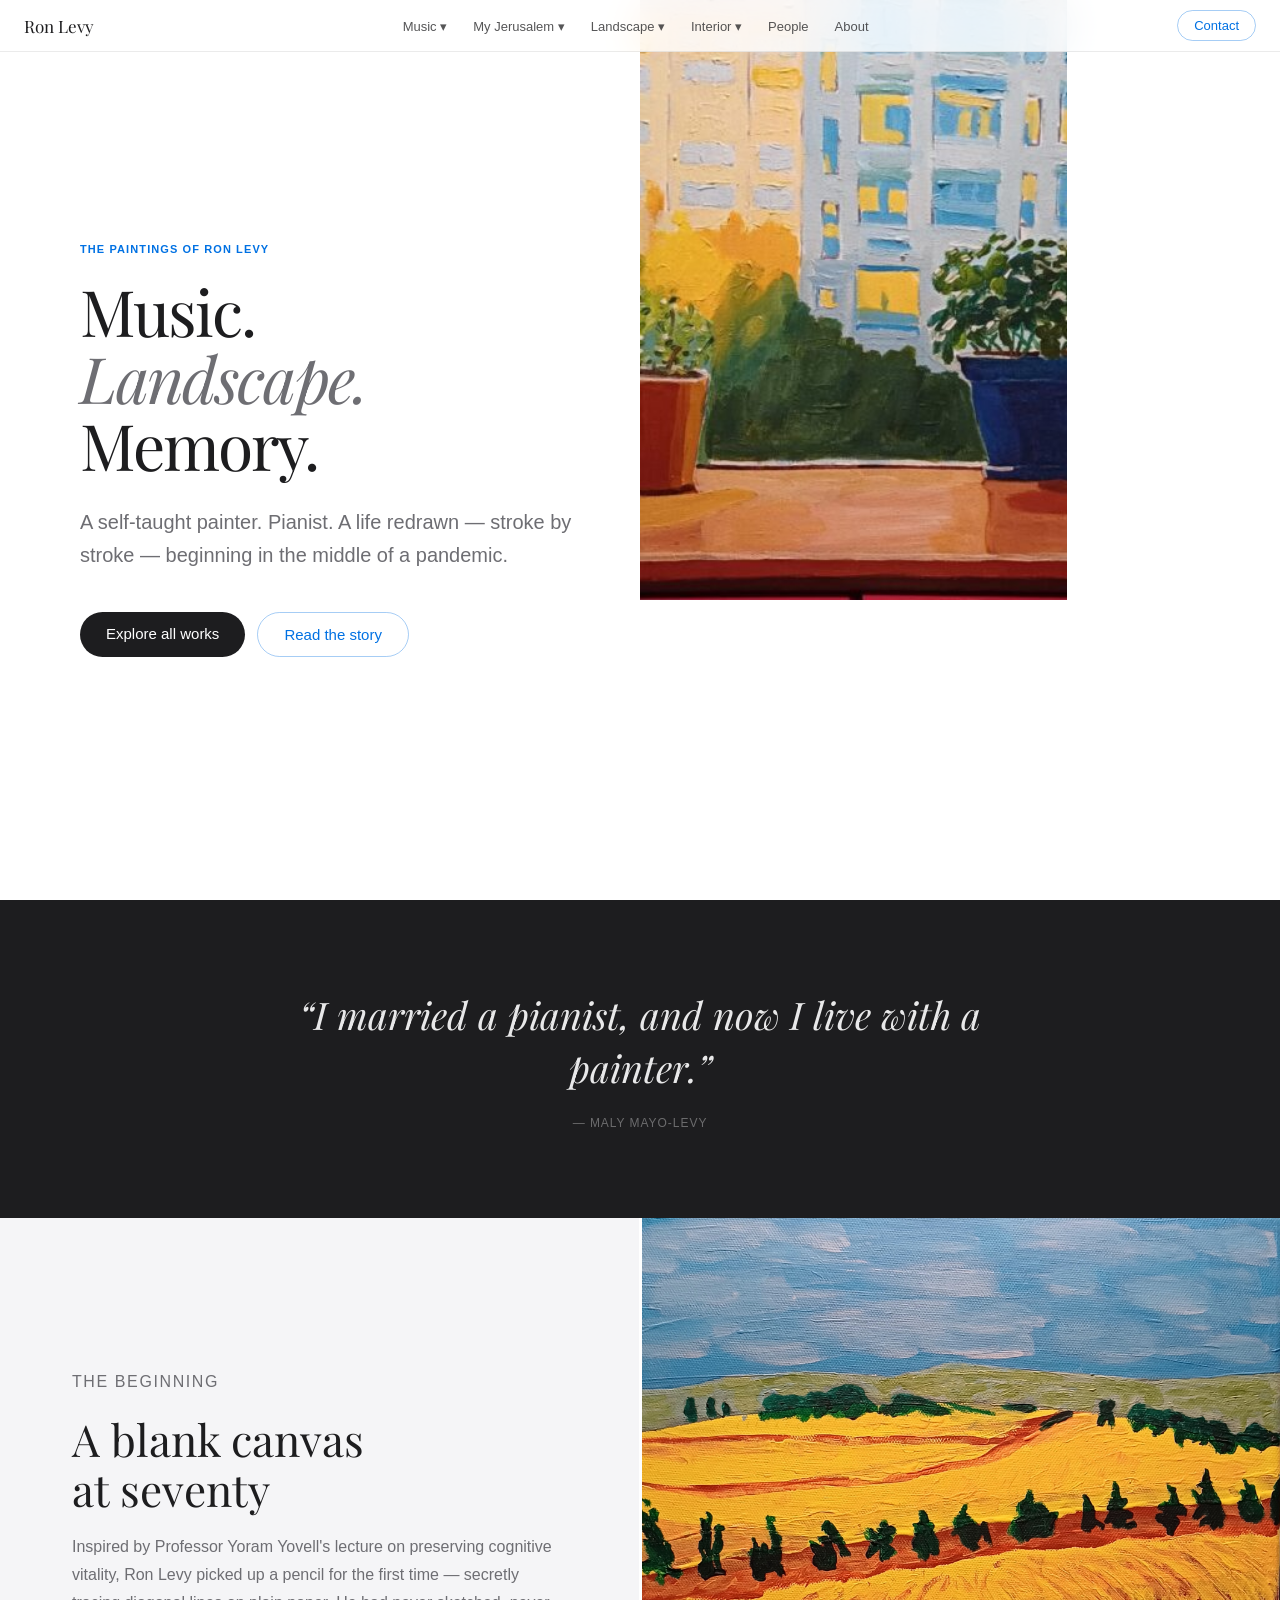
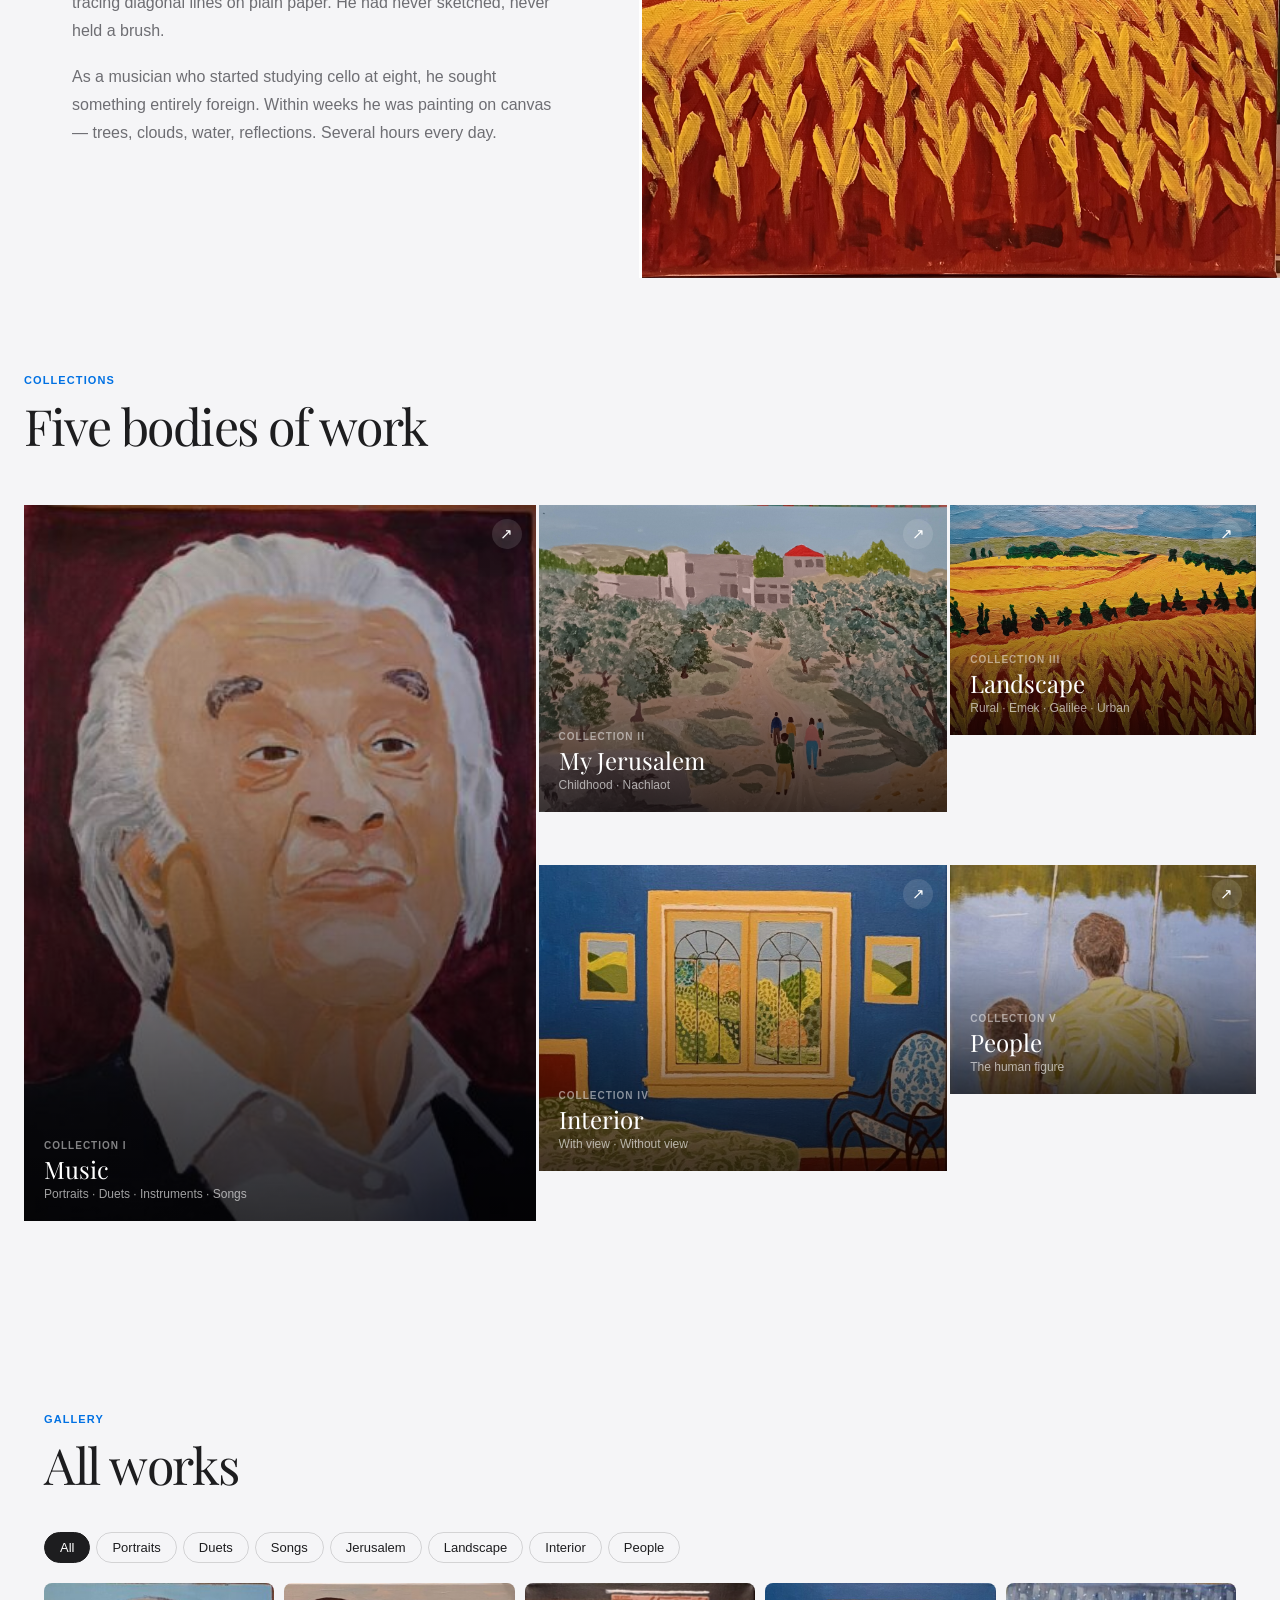
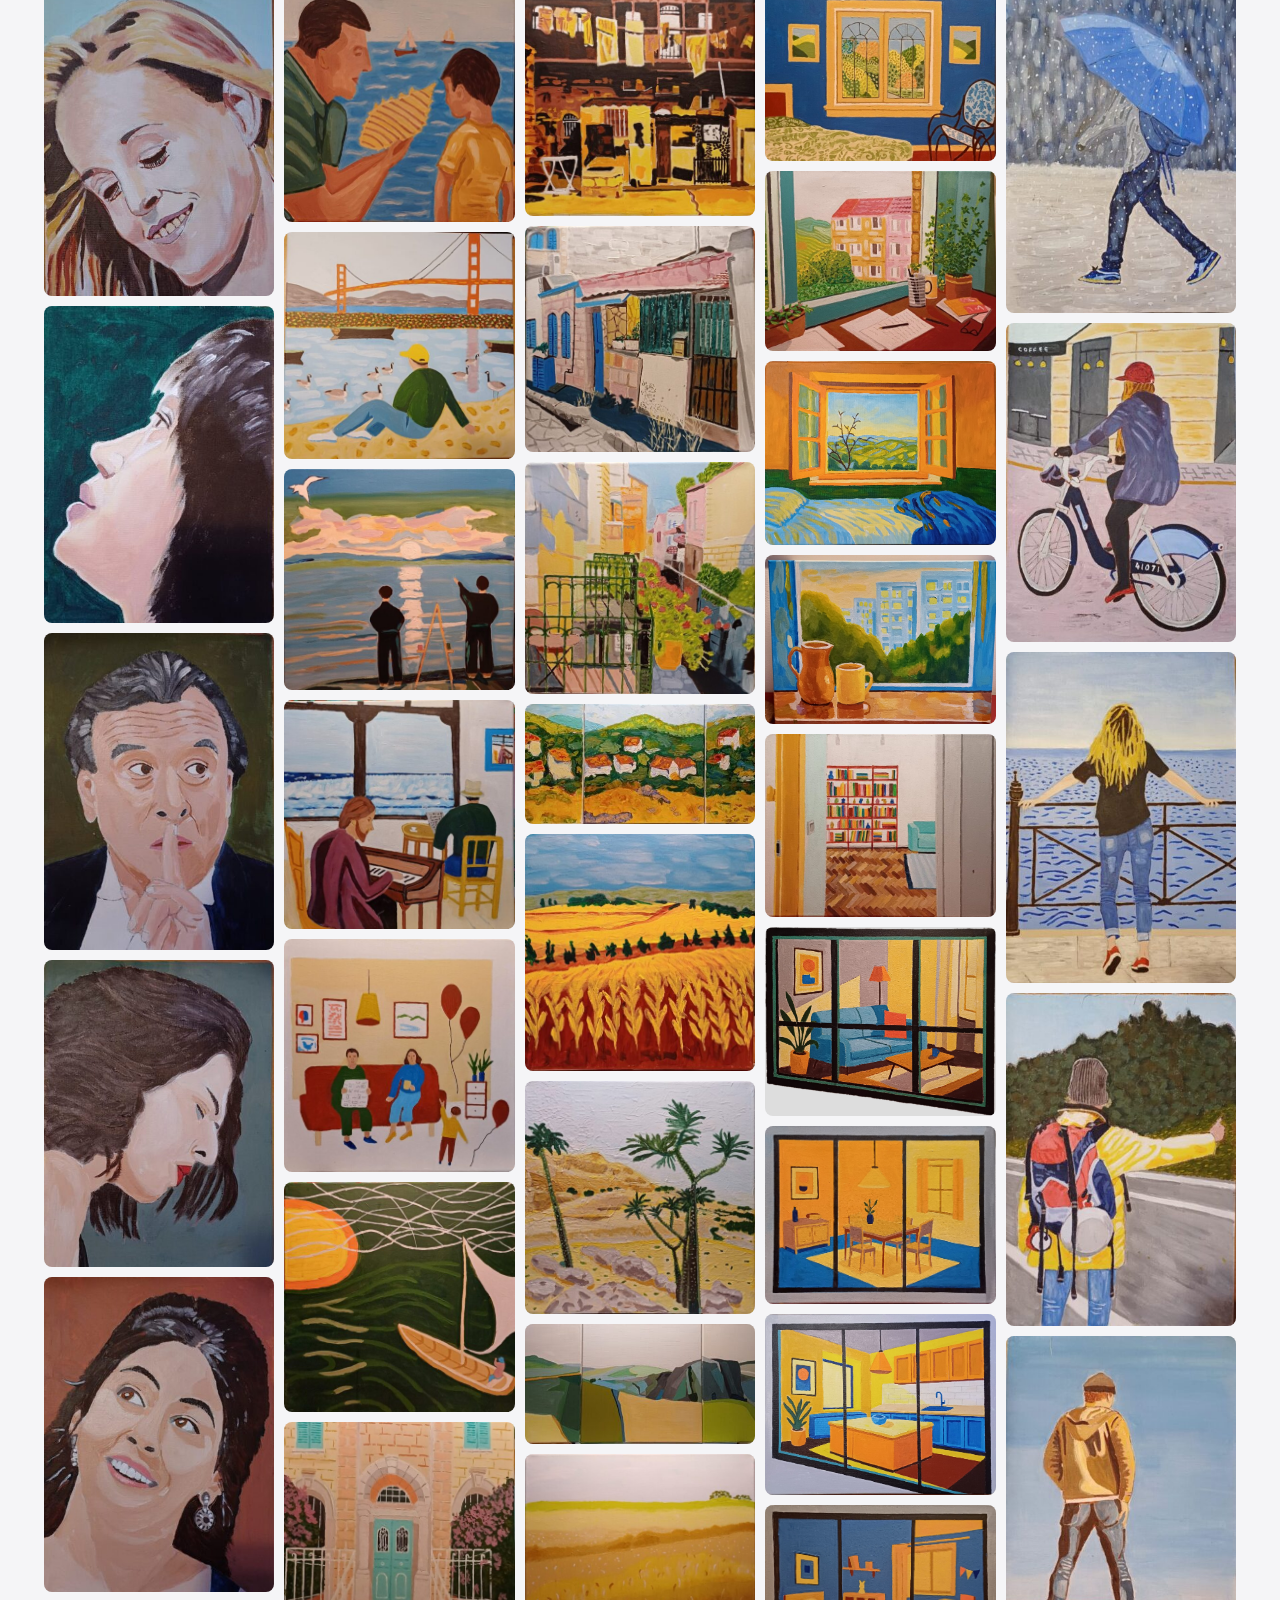
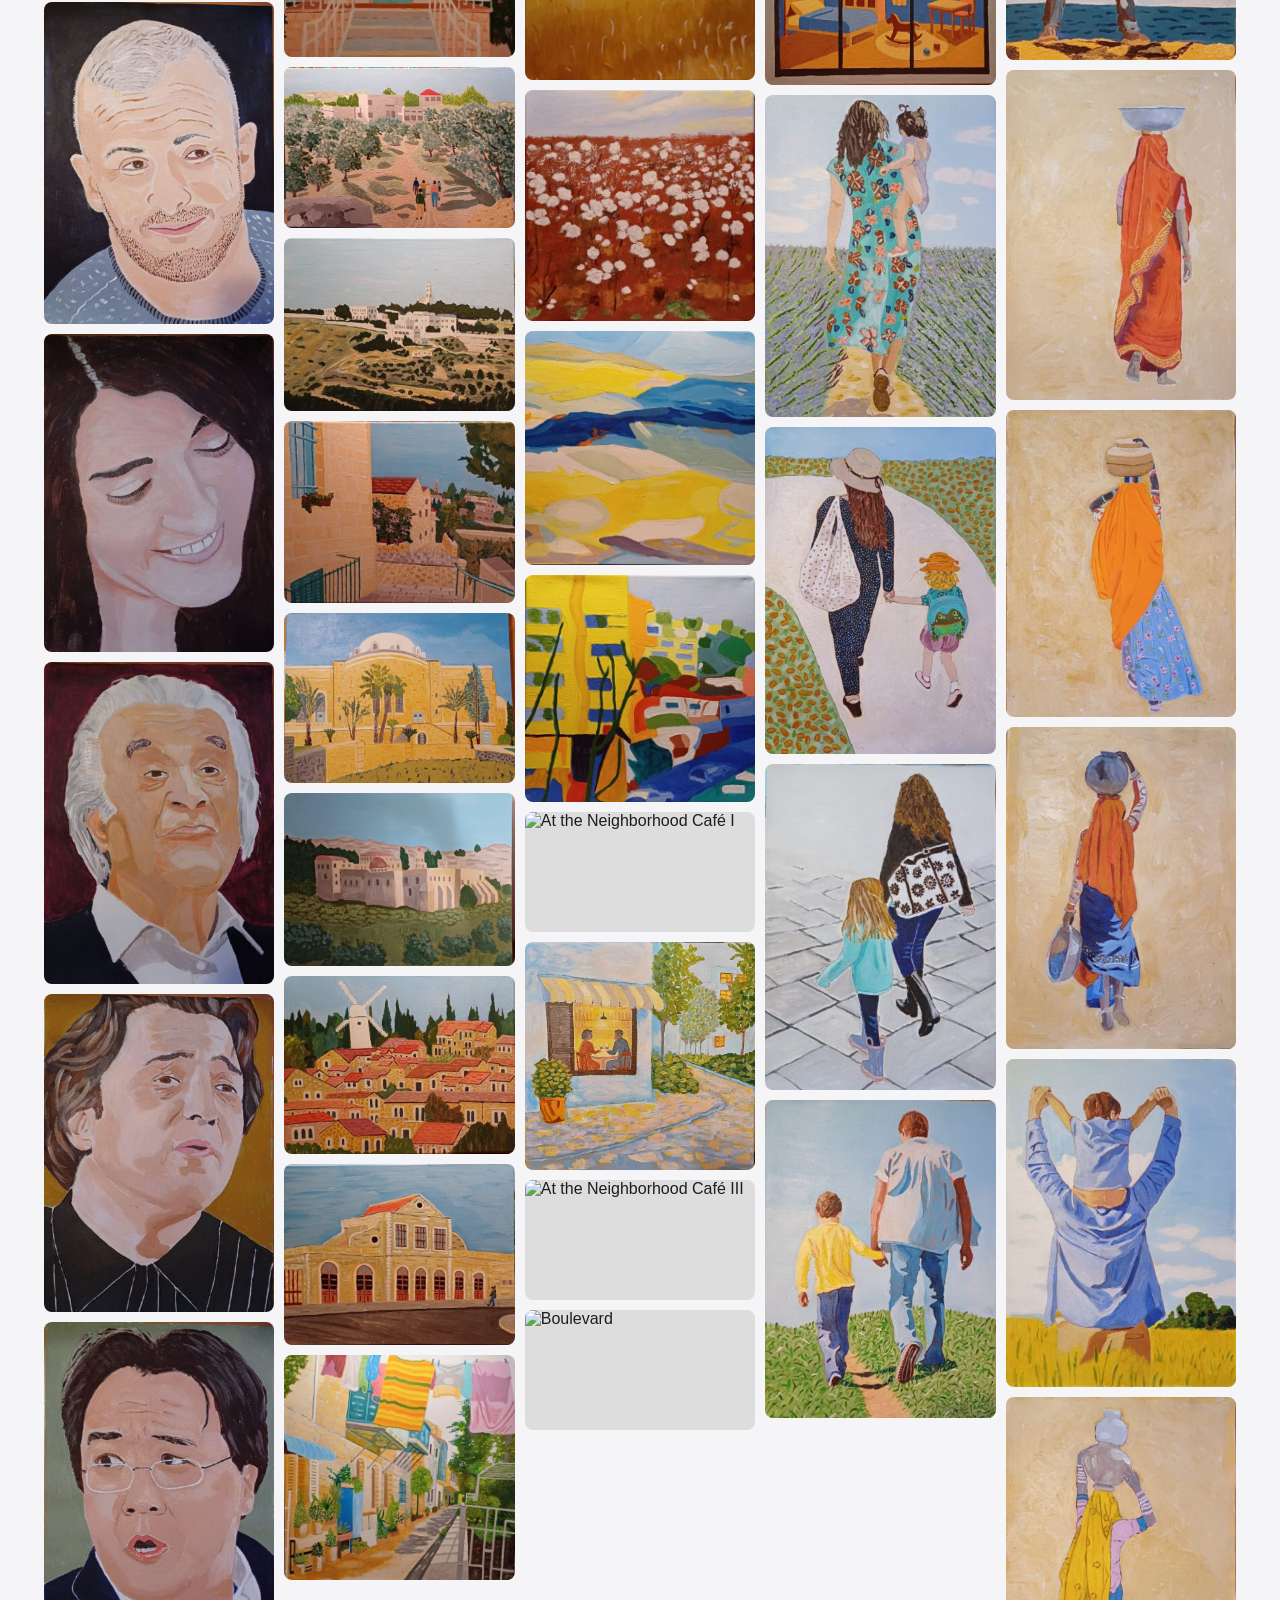
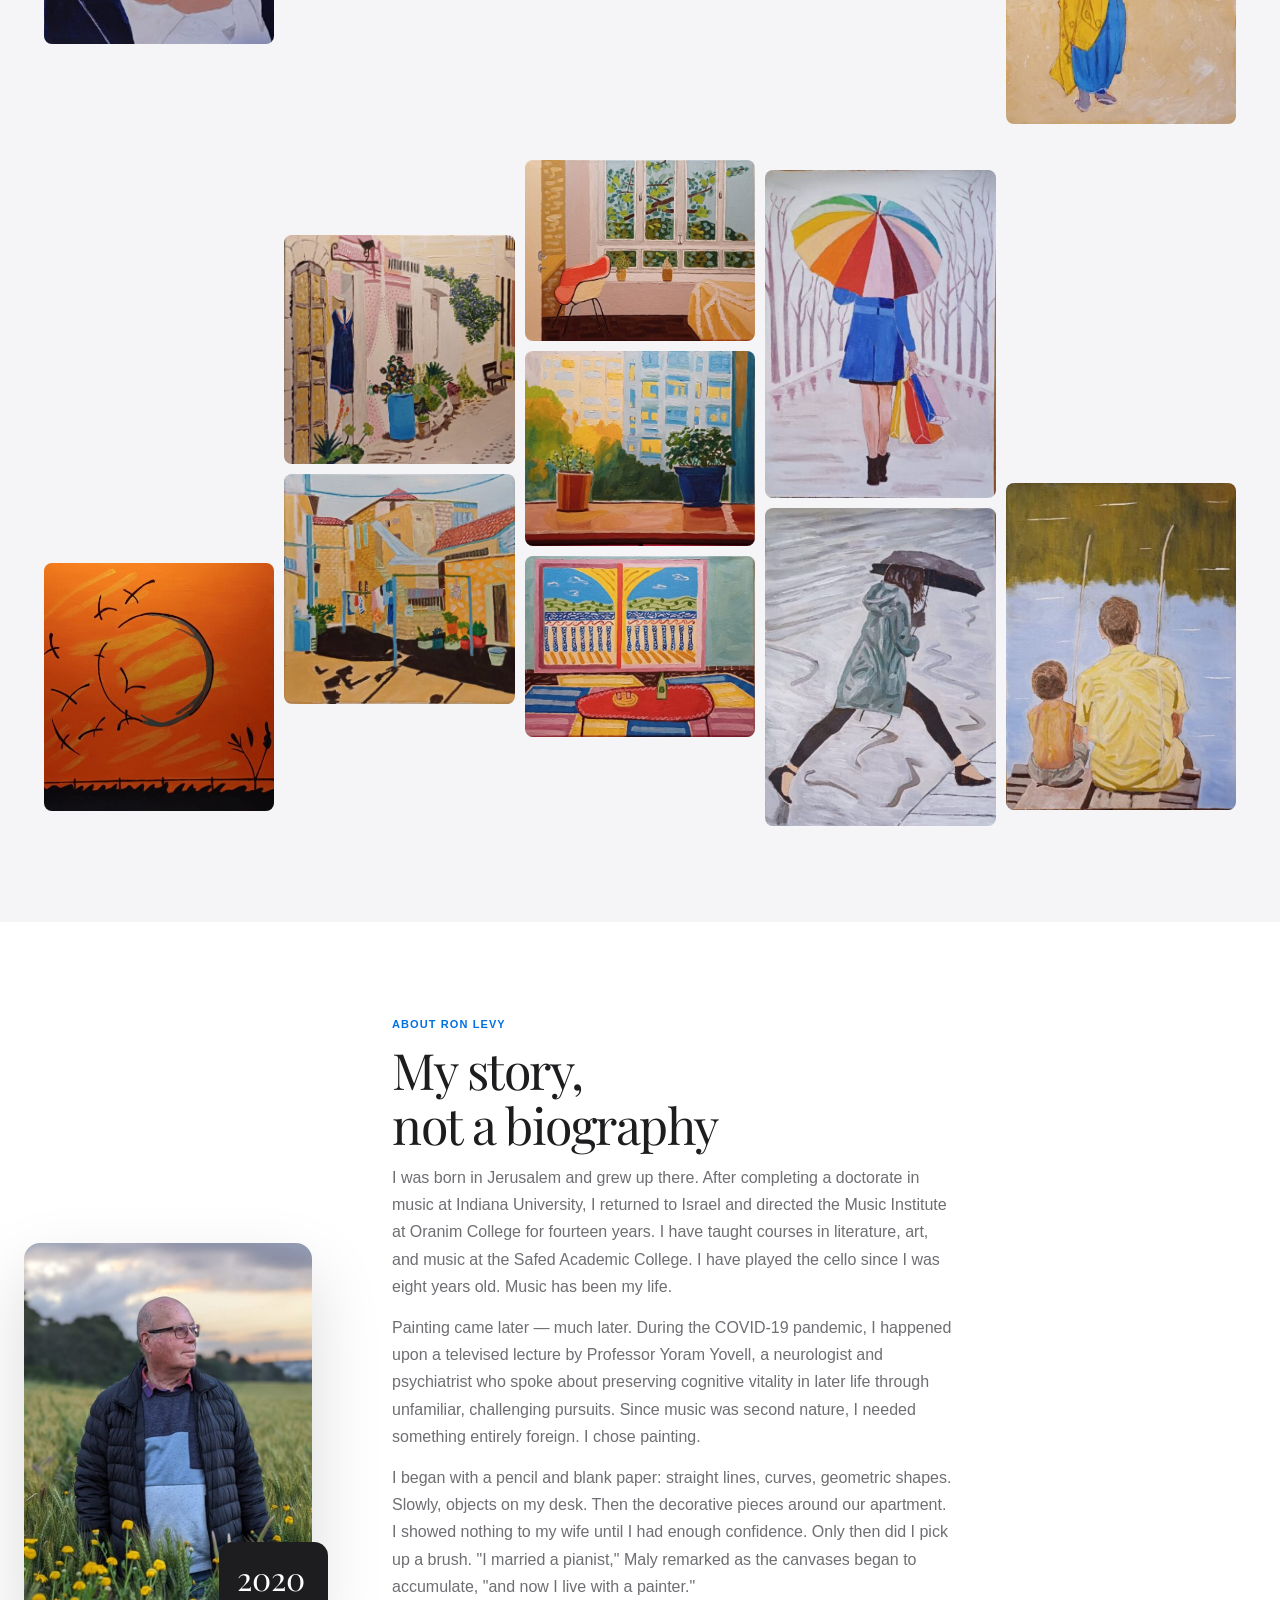
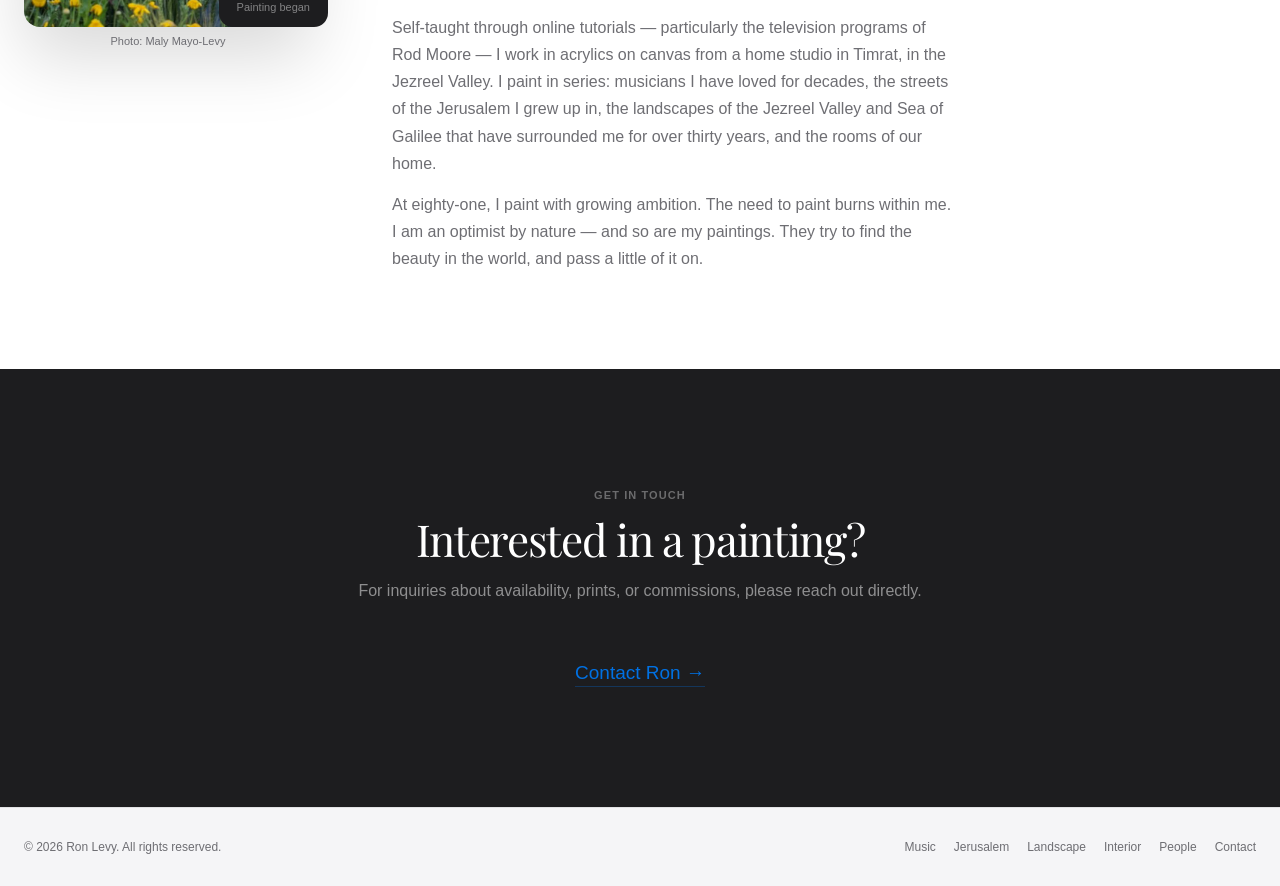
==== commit 4766a33e: "Fix nav submenu: subcategory deep-links and remove broken Instruments - Landscape/Interior/Jerusalem" ====
--- a/index.html
+++ b/index.html
@@ -226,31 +226,30 @@
       <div class="sub-menu">
         <a href="#gallery" onclick="go('portraits')">Portraits of Musicians</a>
         <a href="#gallery" onclick="go('duets')">Duets</a>
-        <a href="#gallery" onclick="go('instruments')">Musical Instruments</a>
         <a href="#gallery" onclick="go('songs')">Songs</a>
       </div>
     </li>
     <li class="has-sub">
       <a href="jerusalem.html">My Jerusalem ▾</a>
       <div class="sub-menu">
-        <a href="#gallery" onclick="go('jerusalem')">Childhood Memories</a>
-        <a href="#gallery" onclick="go('jerusalem')">Nachlaot Neighborhood</a>
+        <a href="jerusalem.html?cat=childhood">Childhood Memories</a>
+        <a href="jerusalem.html?cat=nachlaot">Nachlaot Neighborhood</a>
       </div>
     </li>
     <li class="has-sub">
       <a href="landscape.html">Landscape ▾</a>
       <div class="sub-menu">
-        <a href="#gallery" onclick="go('landscape')">Rural Landscape</a>
-        <a href="#gallery" onclick="go('landscape')">Emek Yizrael</a>
-        <a href="#gallery" onclick="go('landscape')">Sea of Galilee</a>
-        <a href="#gallery" onclick="go('landscape')">Urban Landscape</a>
+        <a href="landscape.html?cat=rural">Rural Landscape</a>
+        <a href="landscape.html?cat=emek">Emek Yizrael</a>
+        <a href="landscape.html?cat=galilee">Sea of Galilee</a>
+        <a href="landscape.html?cat=urban">Urban Landscape</a>
       </div>
     </li>
     <li class="has-sub">
       <a href="interior.html">Interior ▾</a>
       <div class="sub-menu">
-        <a href="#gallery" onclick="go('interior')">With View</a>
-        <a href="#gallery" onclick="go('interior')">Without View</a>
+        <a href="interior.html?cat=withview">With View</a>
+        <a href="interior.html?cat=withoutview">Without View</a>
       </div>
     </li>
     <li><a href="people.html">People</a></li>
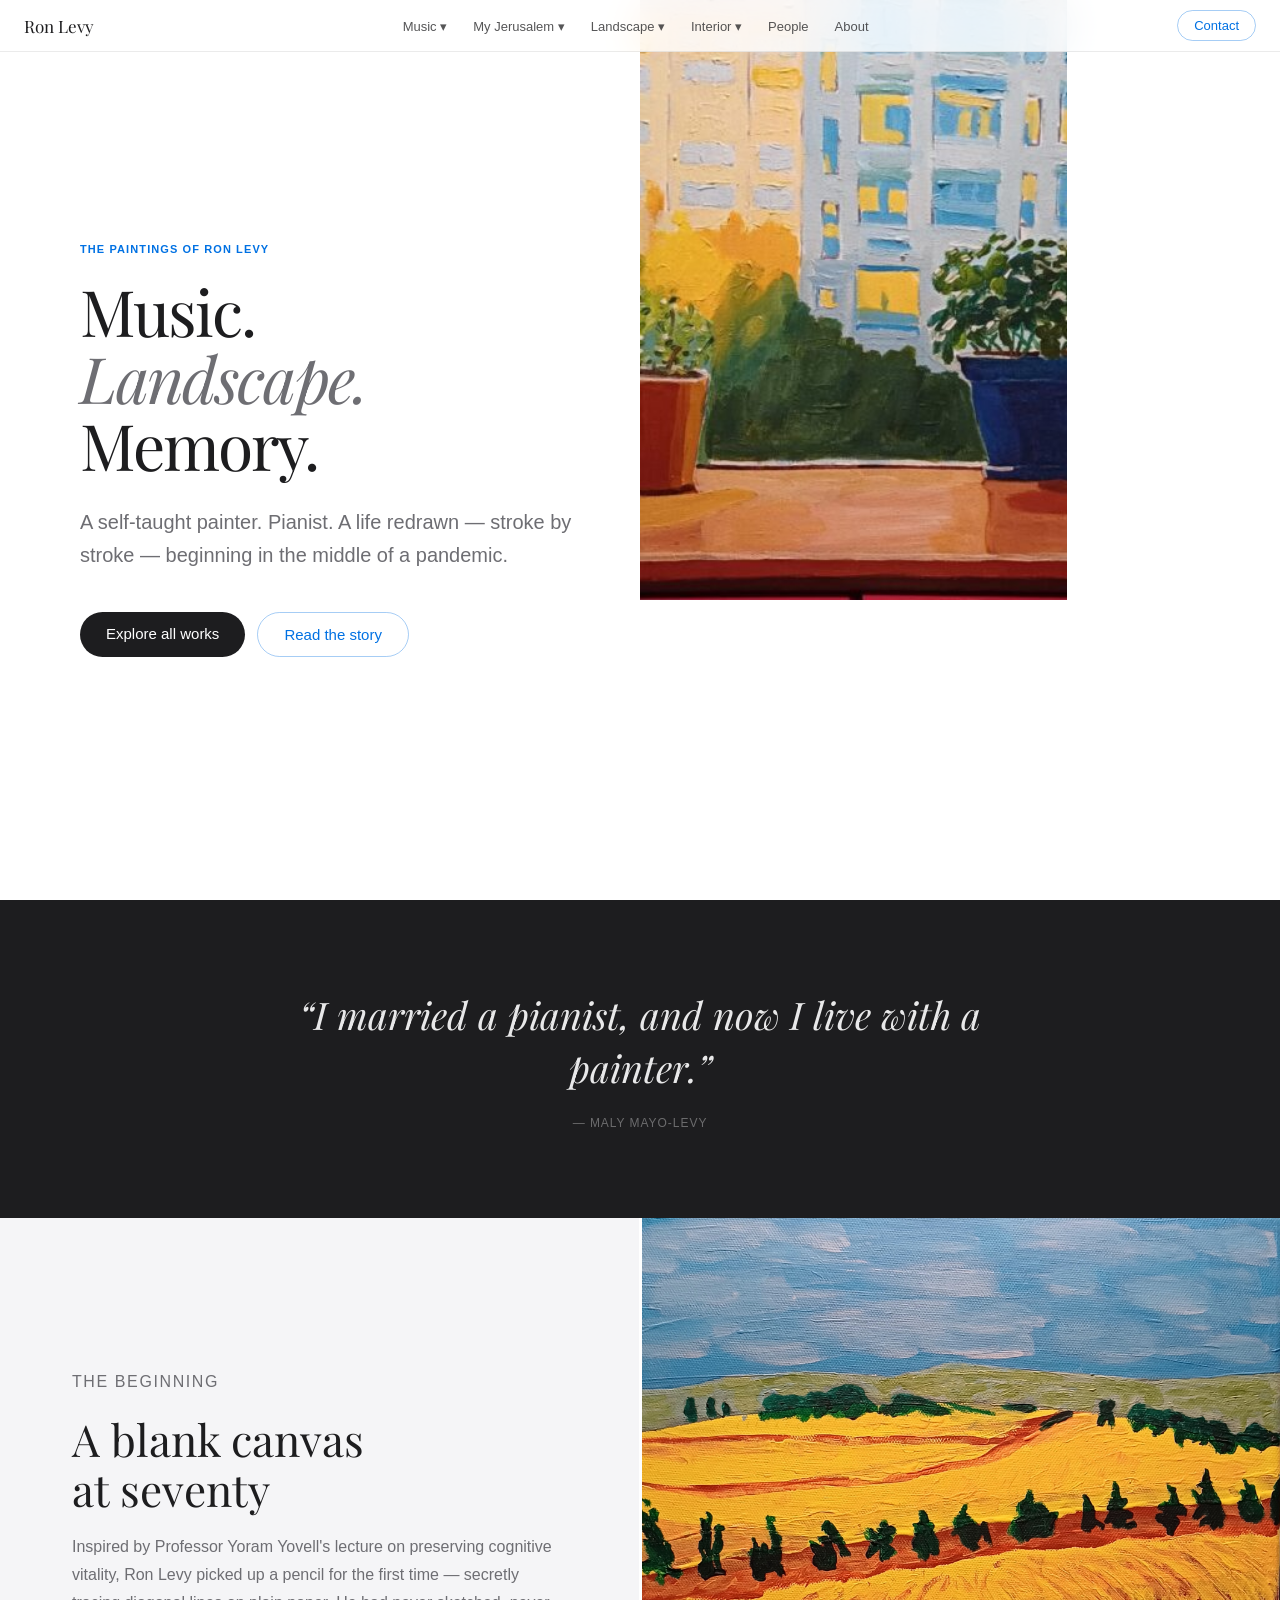
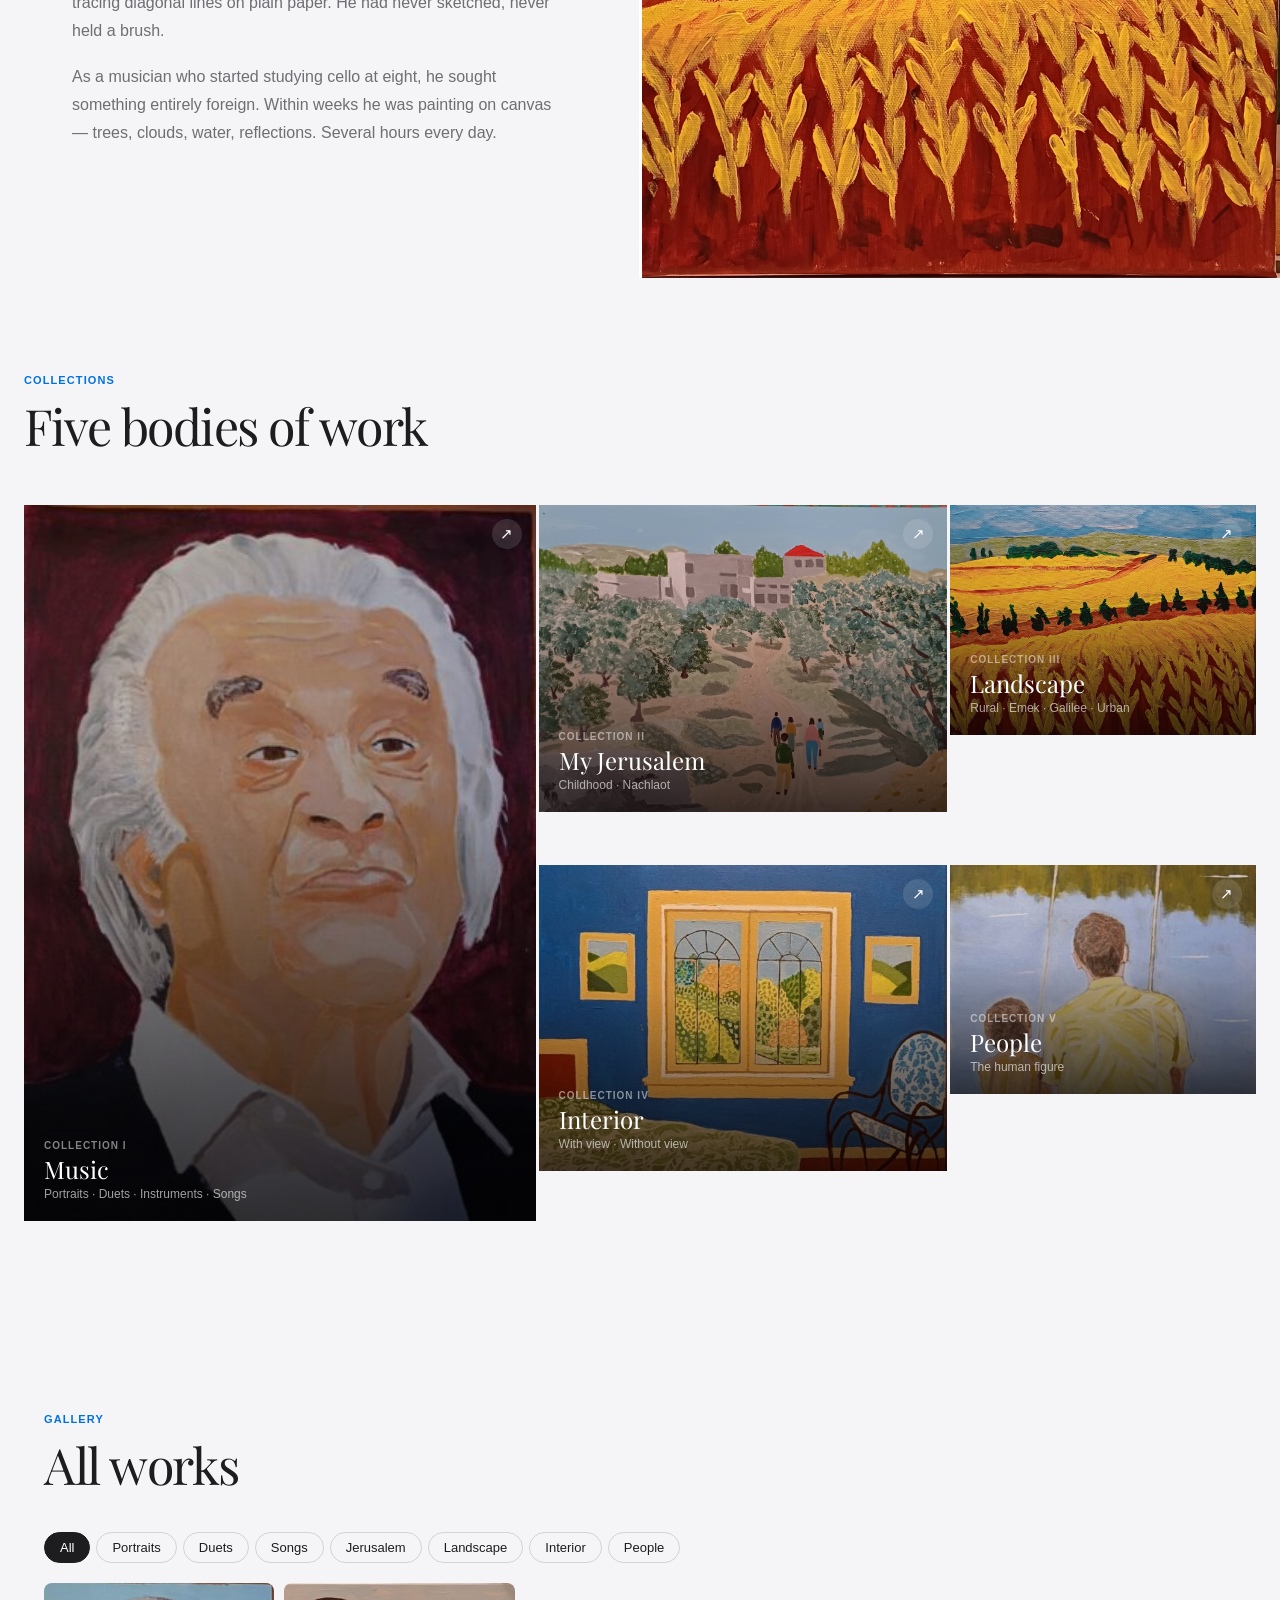
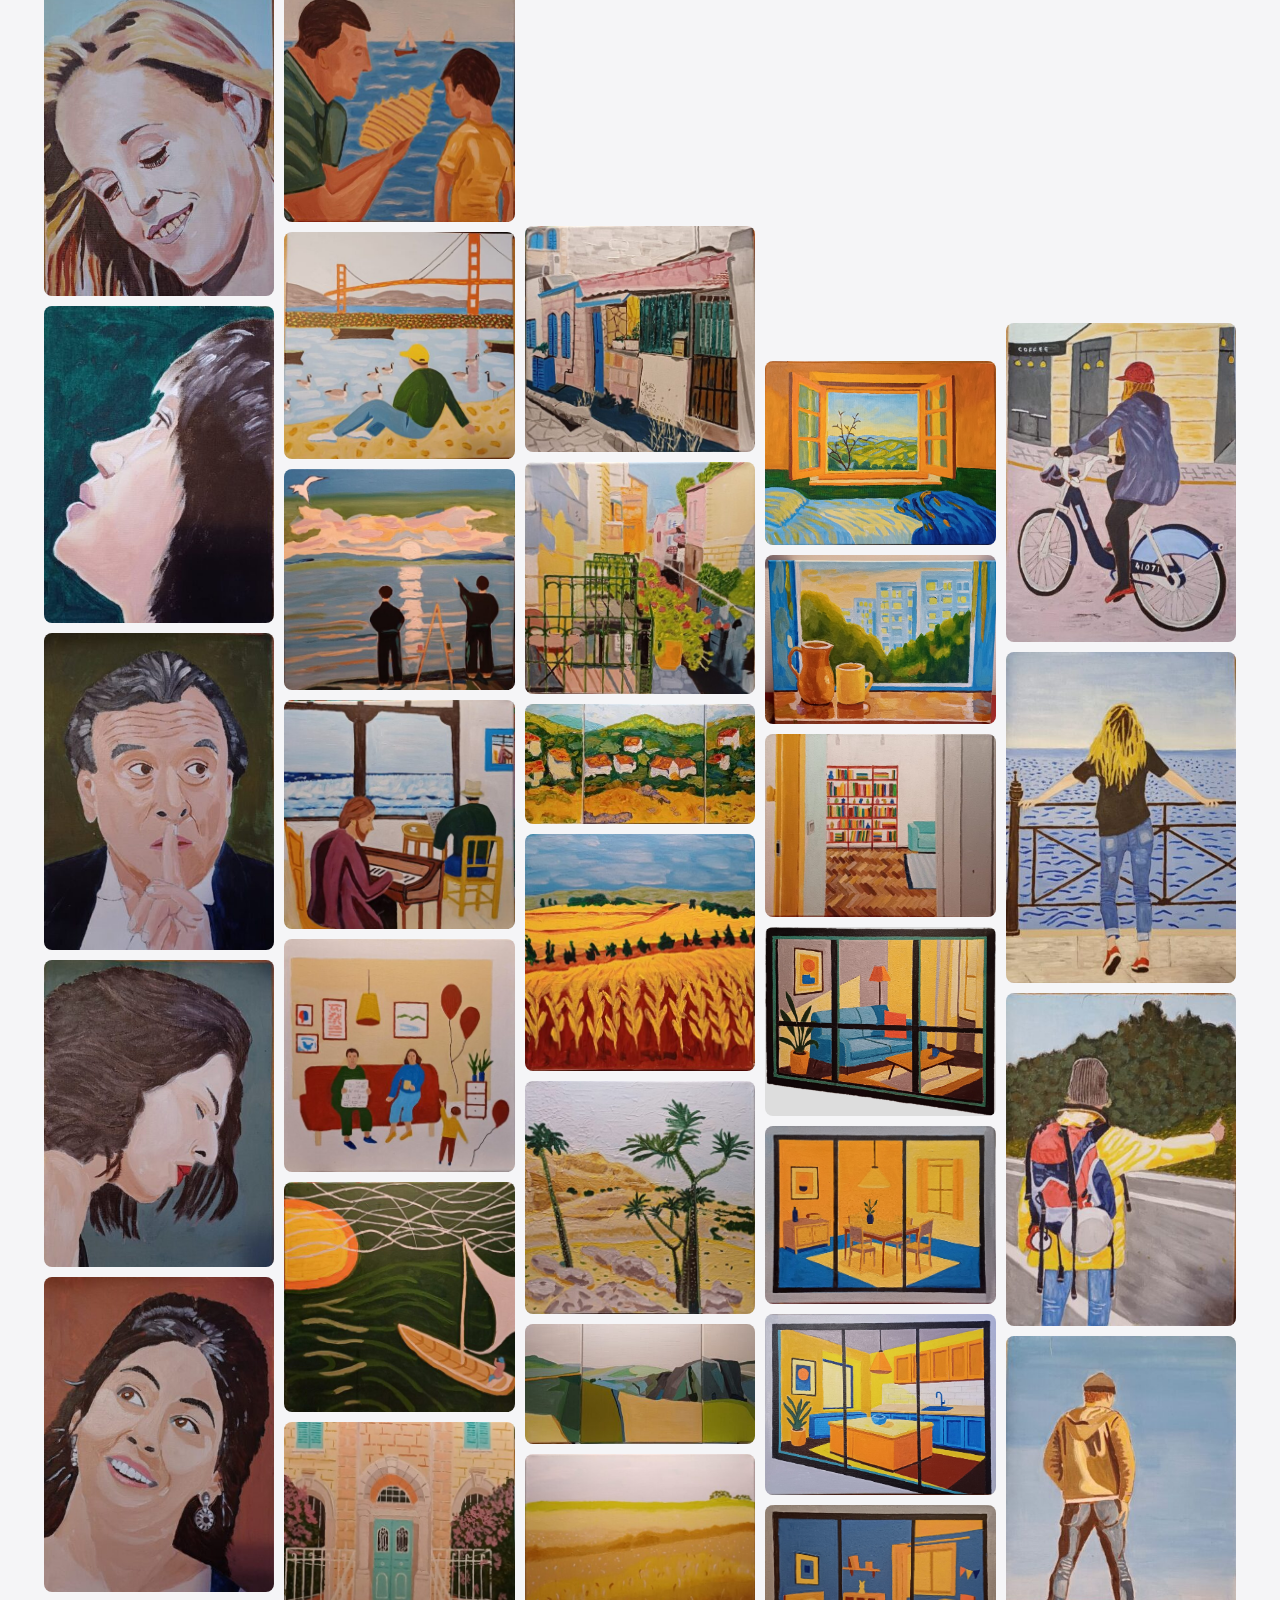
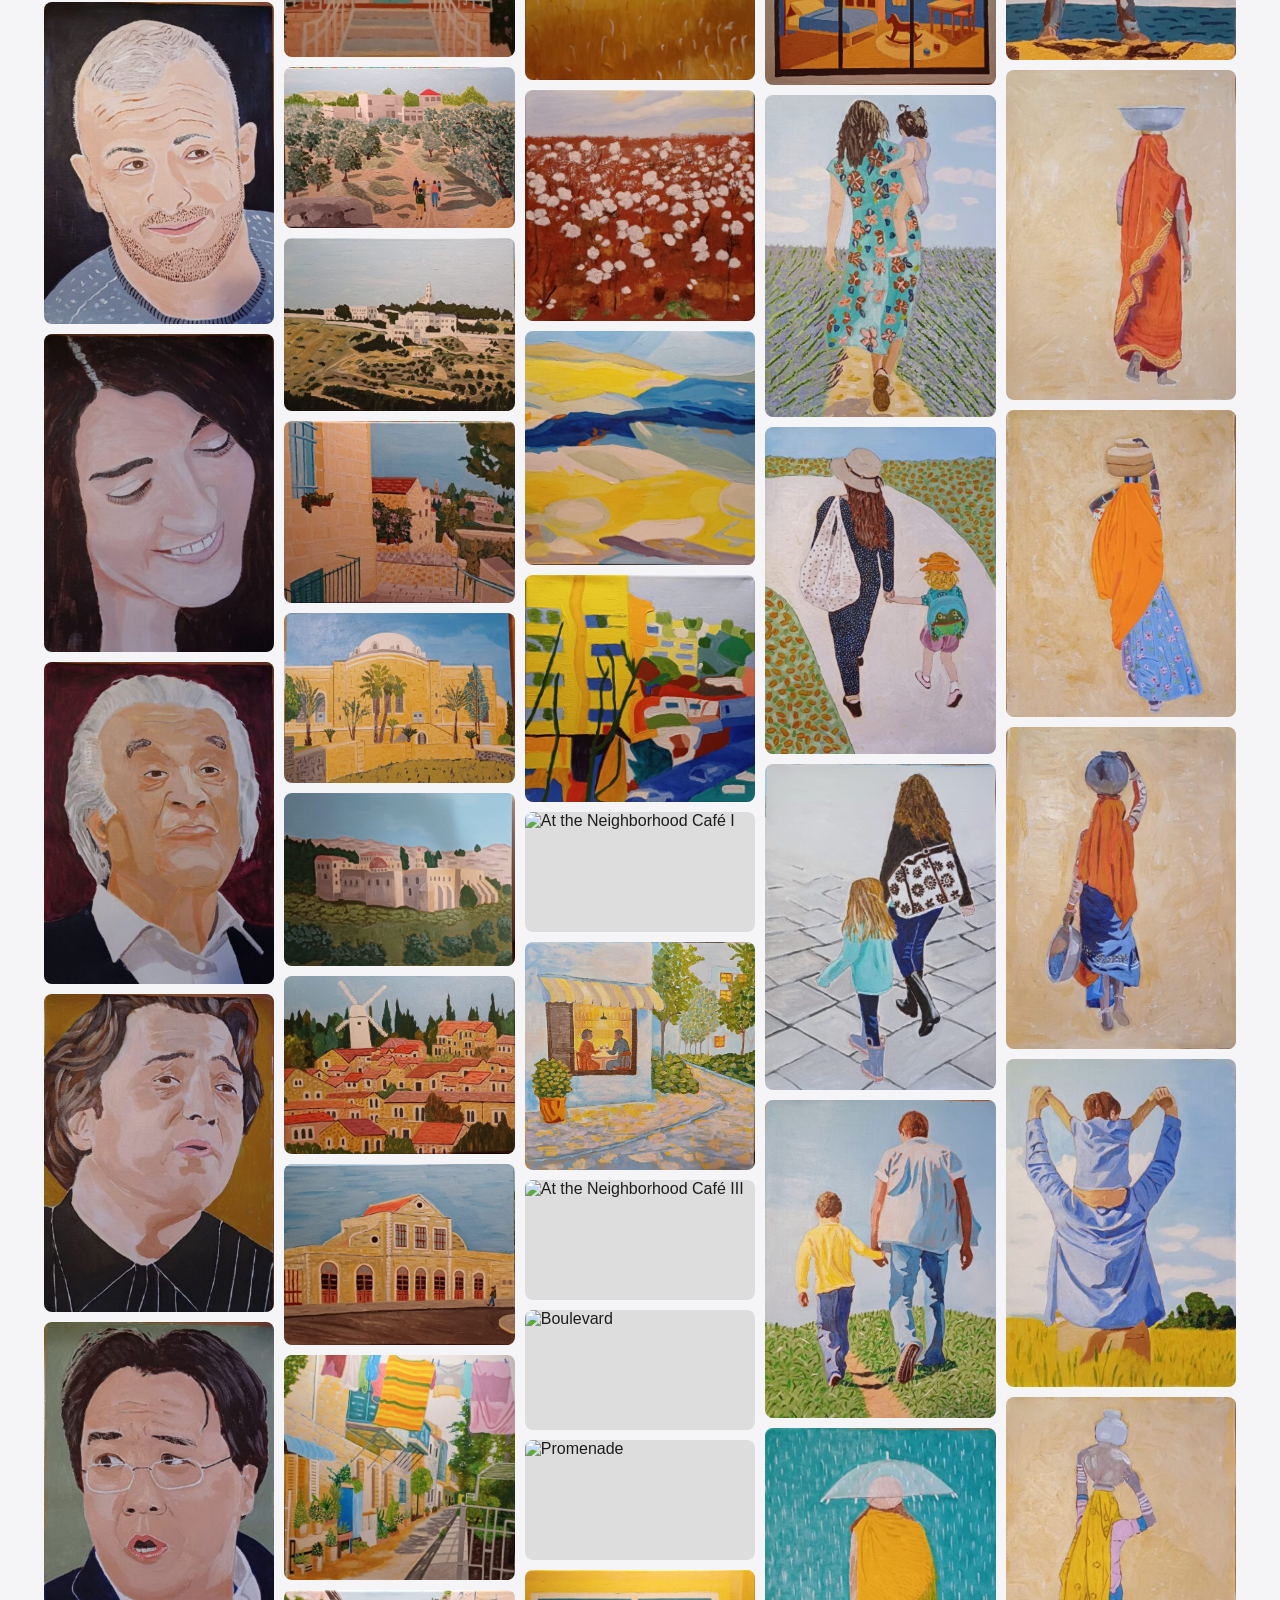
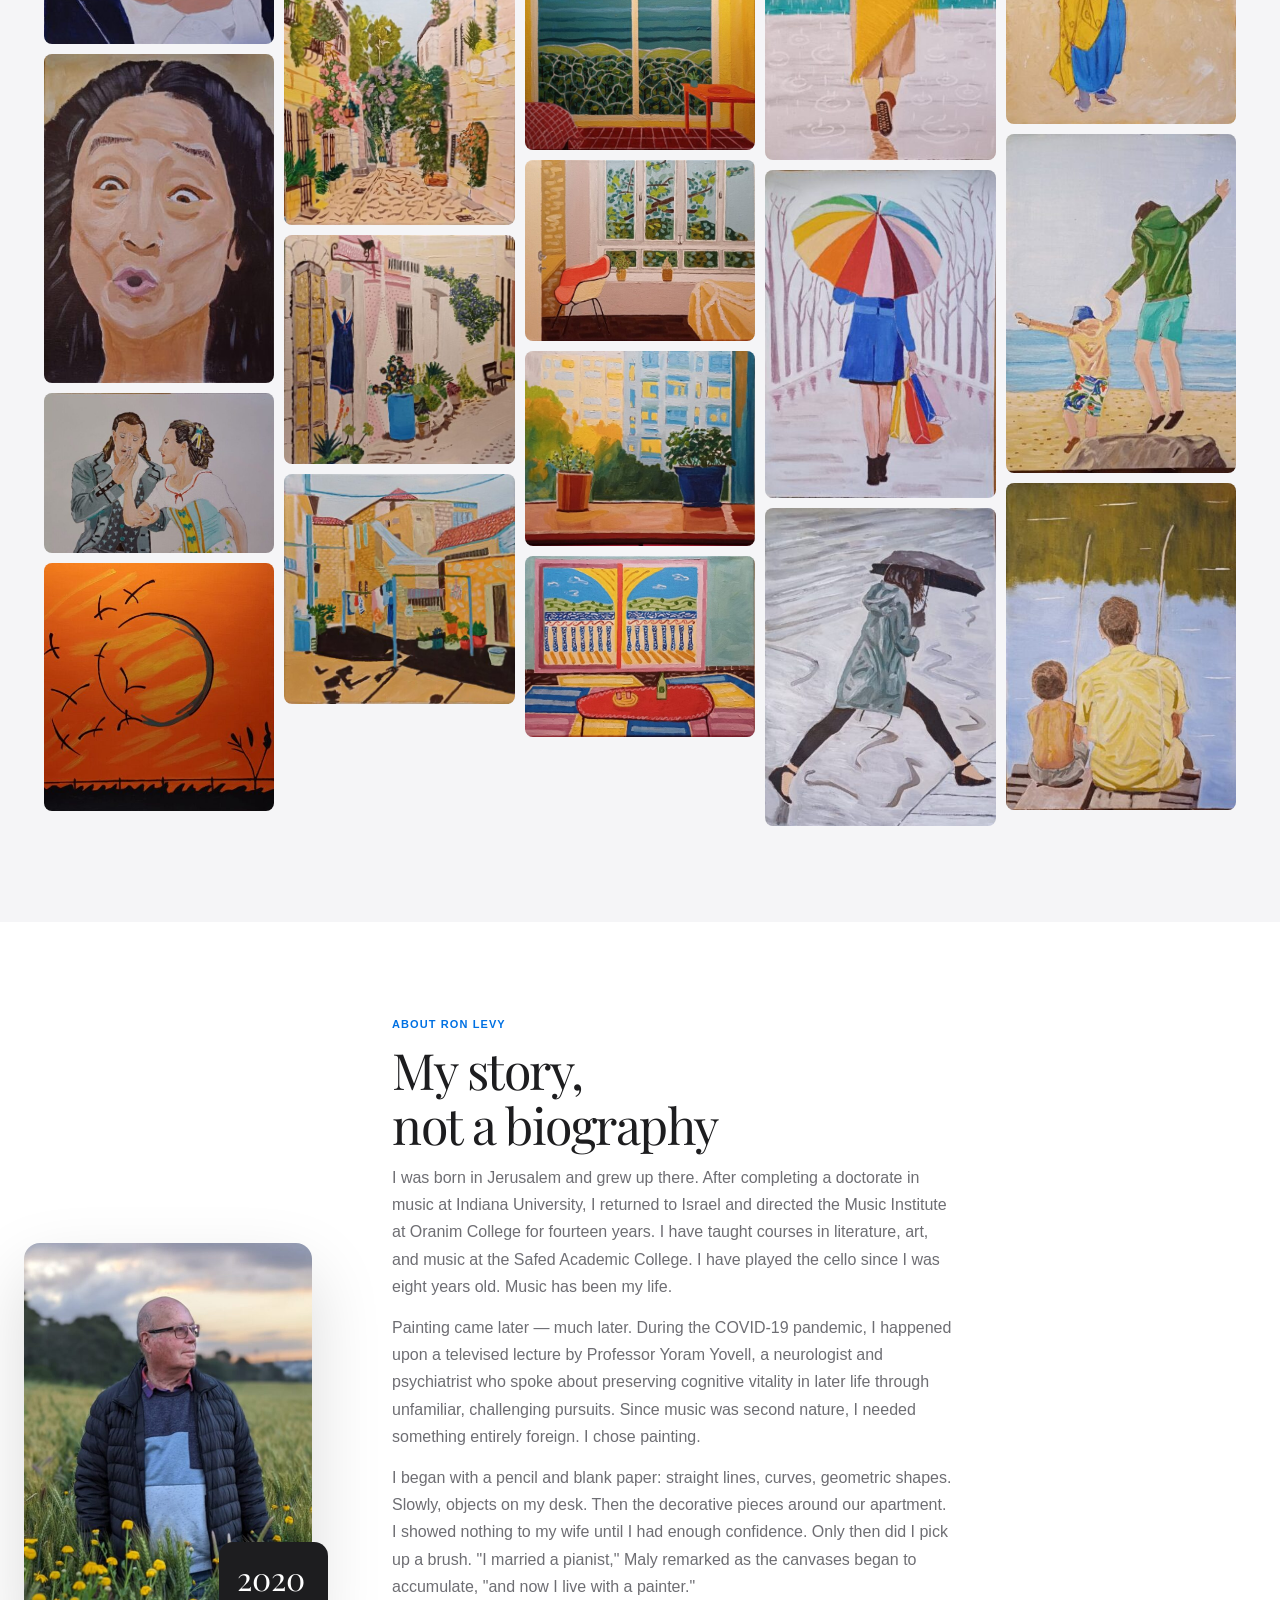
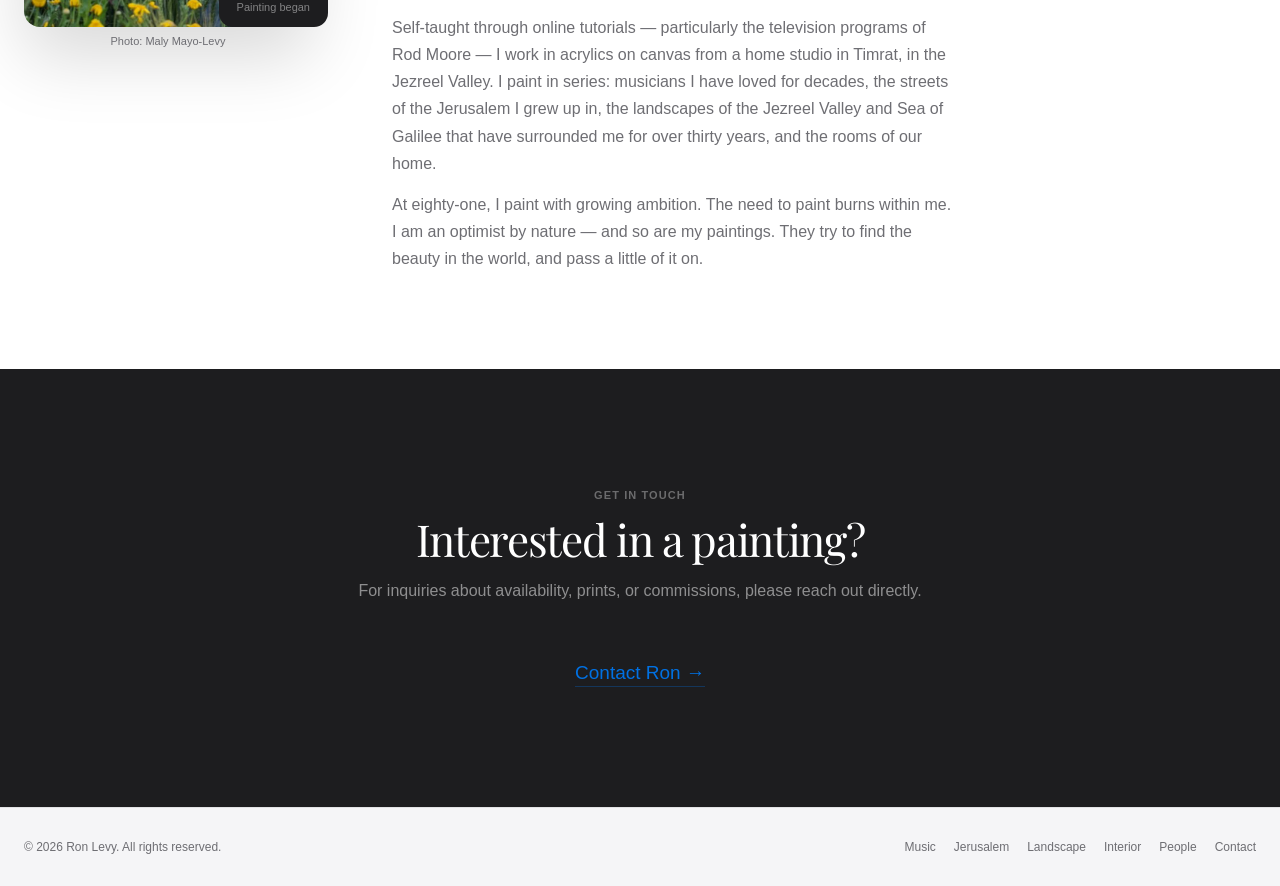
==== commit 79269c5b: "Nav: Music submenu links to music.html, not homepage gallery Co-Authored-By: Claude Sonnet 4.6 <nore" ====
--- a/index.html
+++ b/index.html
@@ -224,9 +224,9 @@
     <li class="has-sub">
       <a href="music.html">Music ▾</a>
       <div class="sub-menu">
-        <a href="#gallery" onclick="go('portraits')">Portraits of Musicians</a>
-        <a href="#gallery" onclick="go('duets')">Duets</a>
-        <a href="#gallery" onclick="go('songs')">Songs</a>
+        <a href="music.html?cat=portraits">Portraits of Musicians</a>
+        <a href="music.html?cat=duets">Duets</a>
+        <a href="music.html?cat=songs">Songs</a>
       </div>
     </li>
     <li class="has-sub">
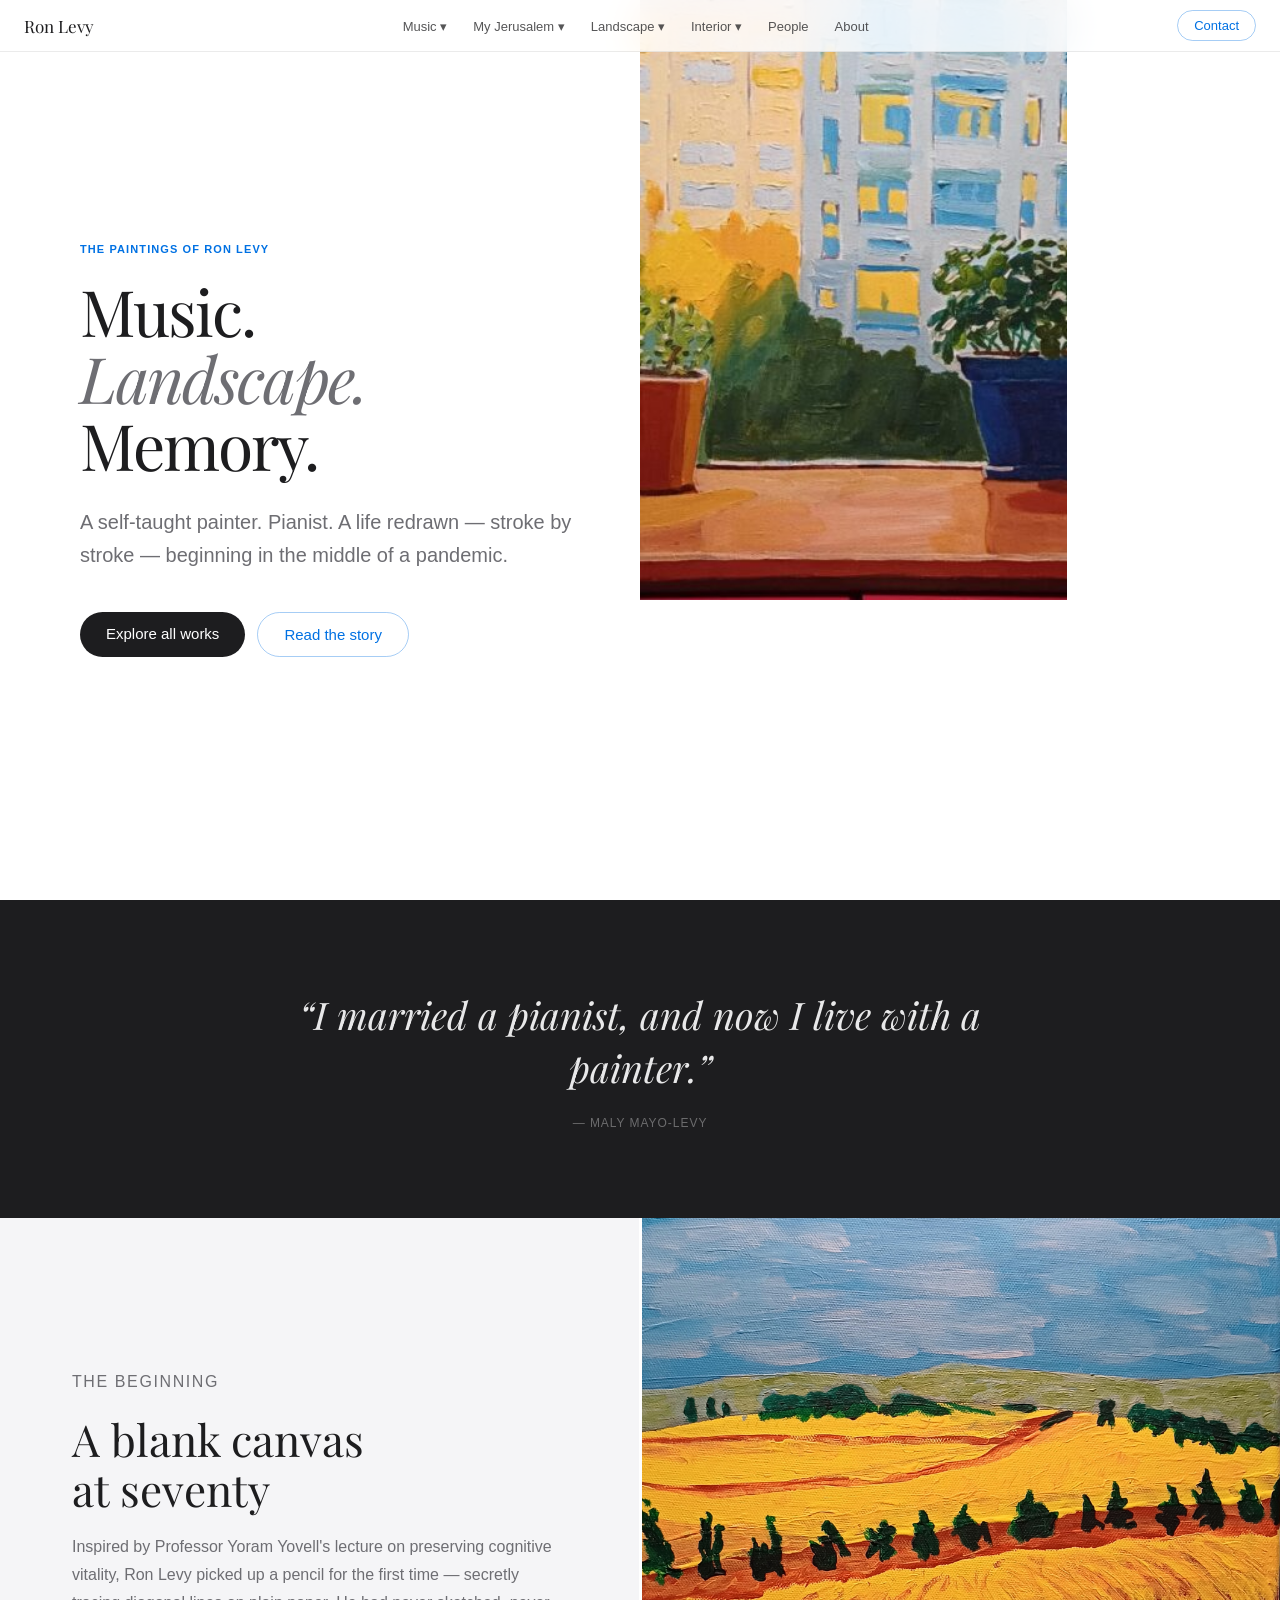
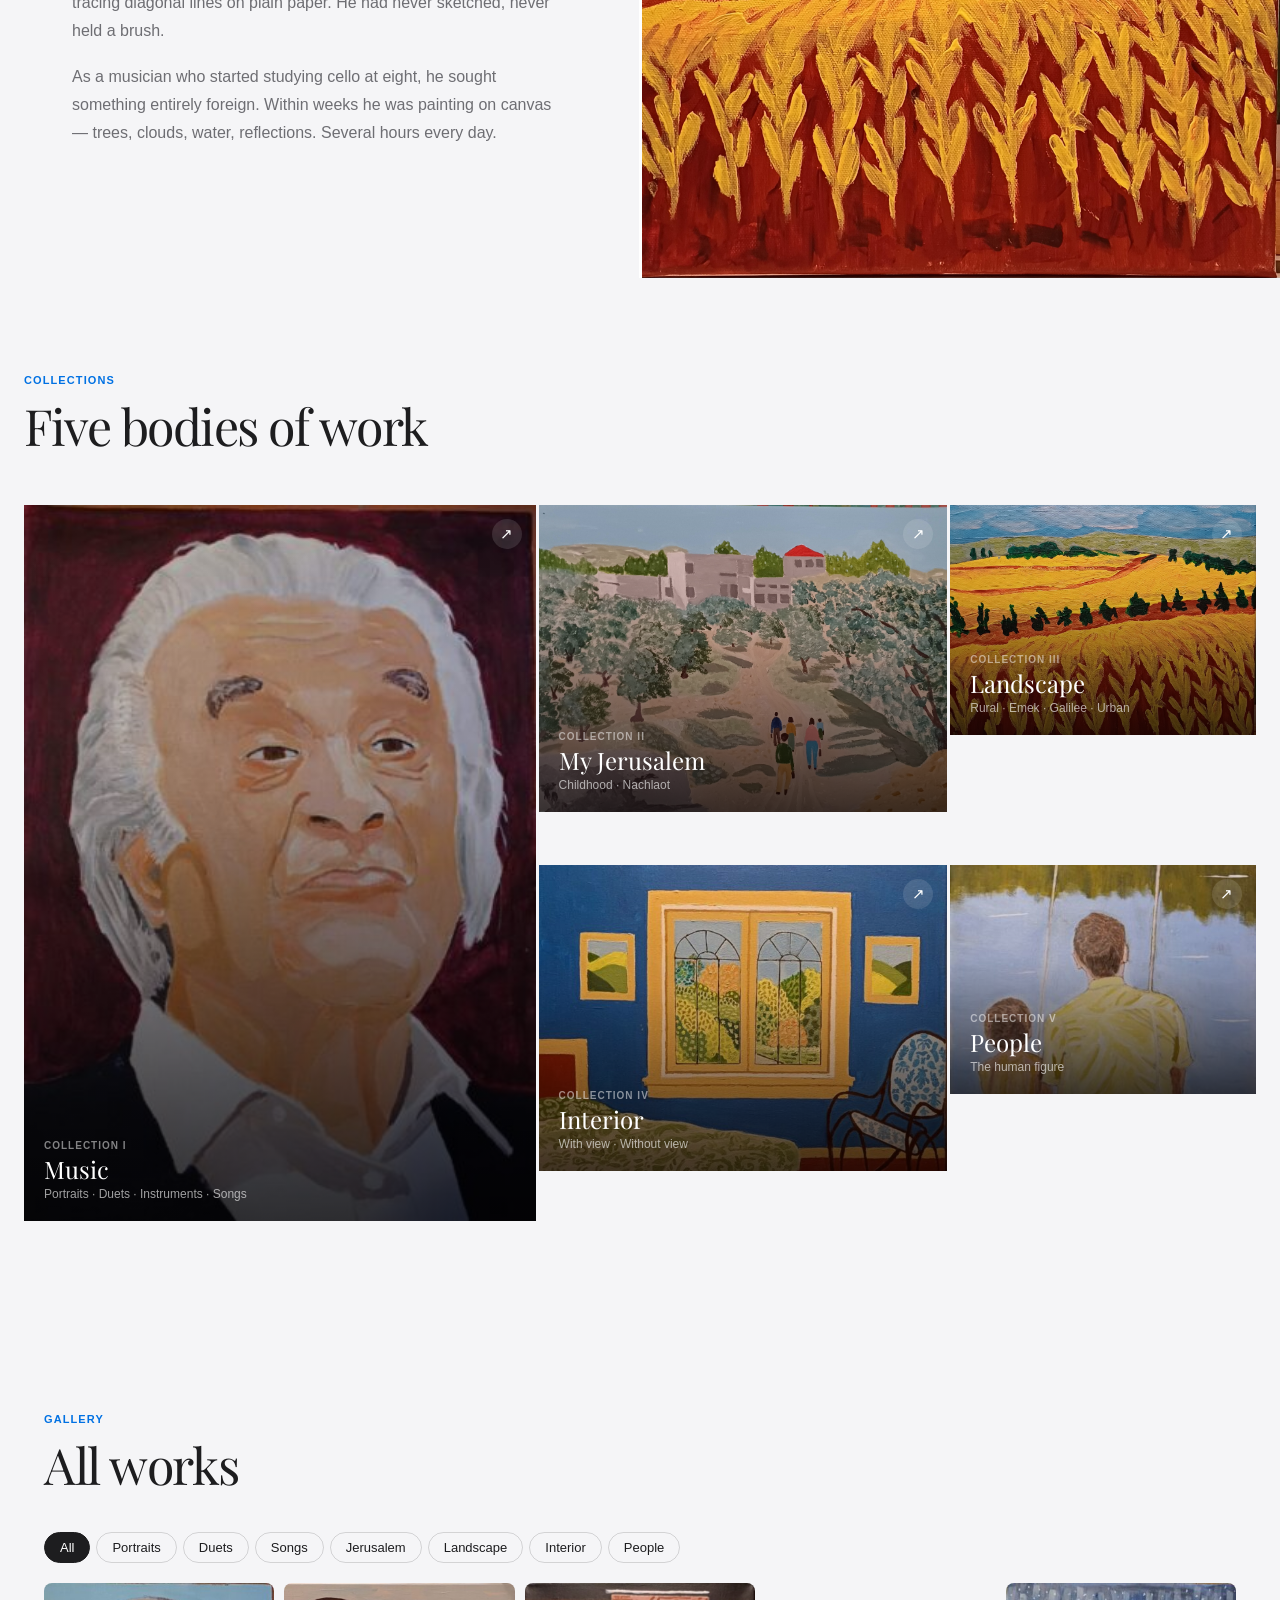
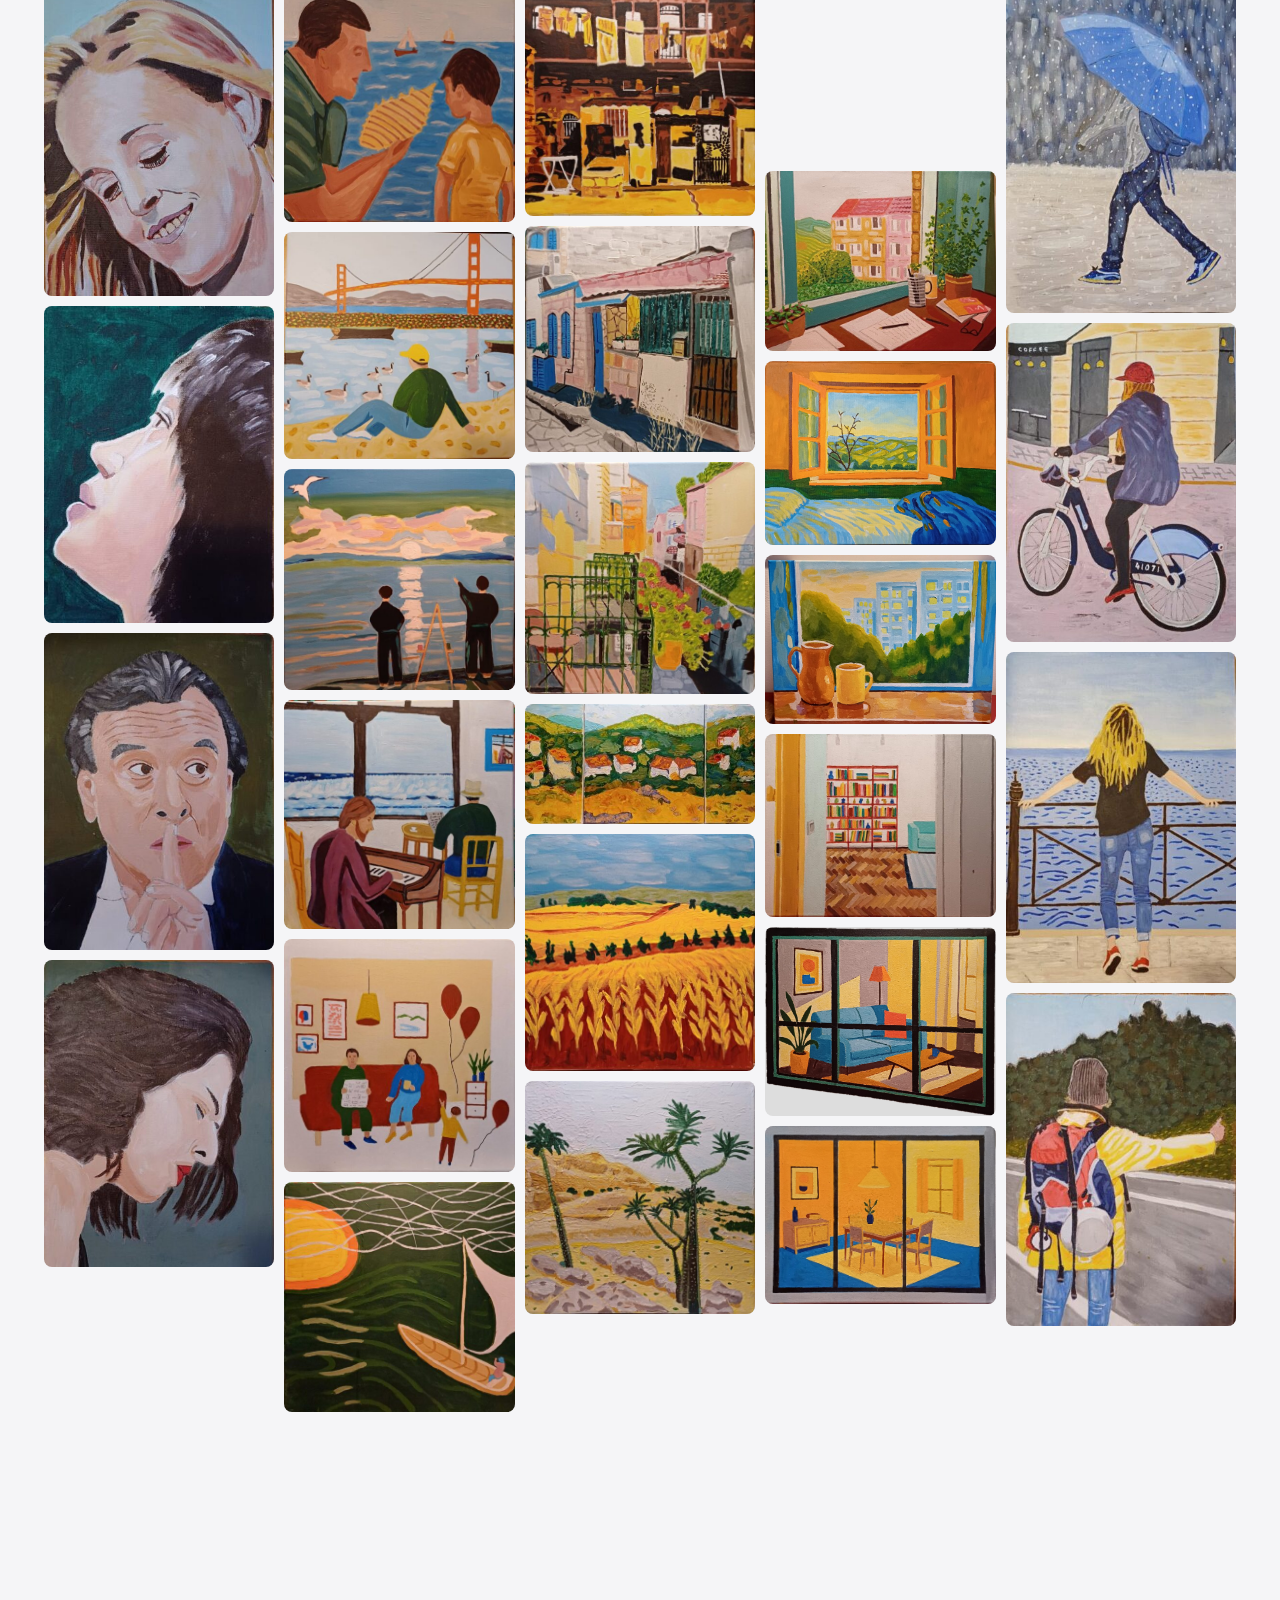
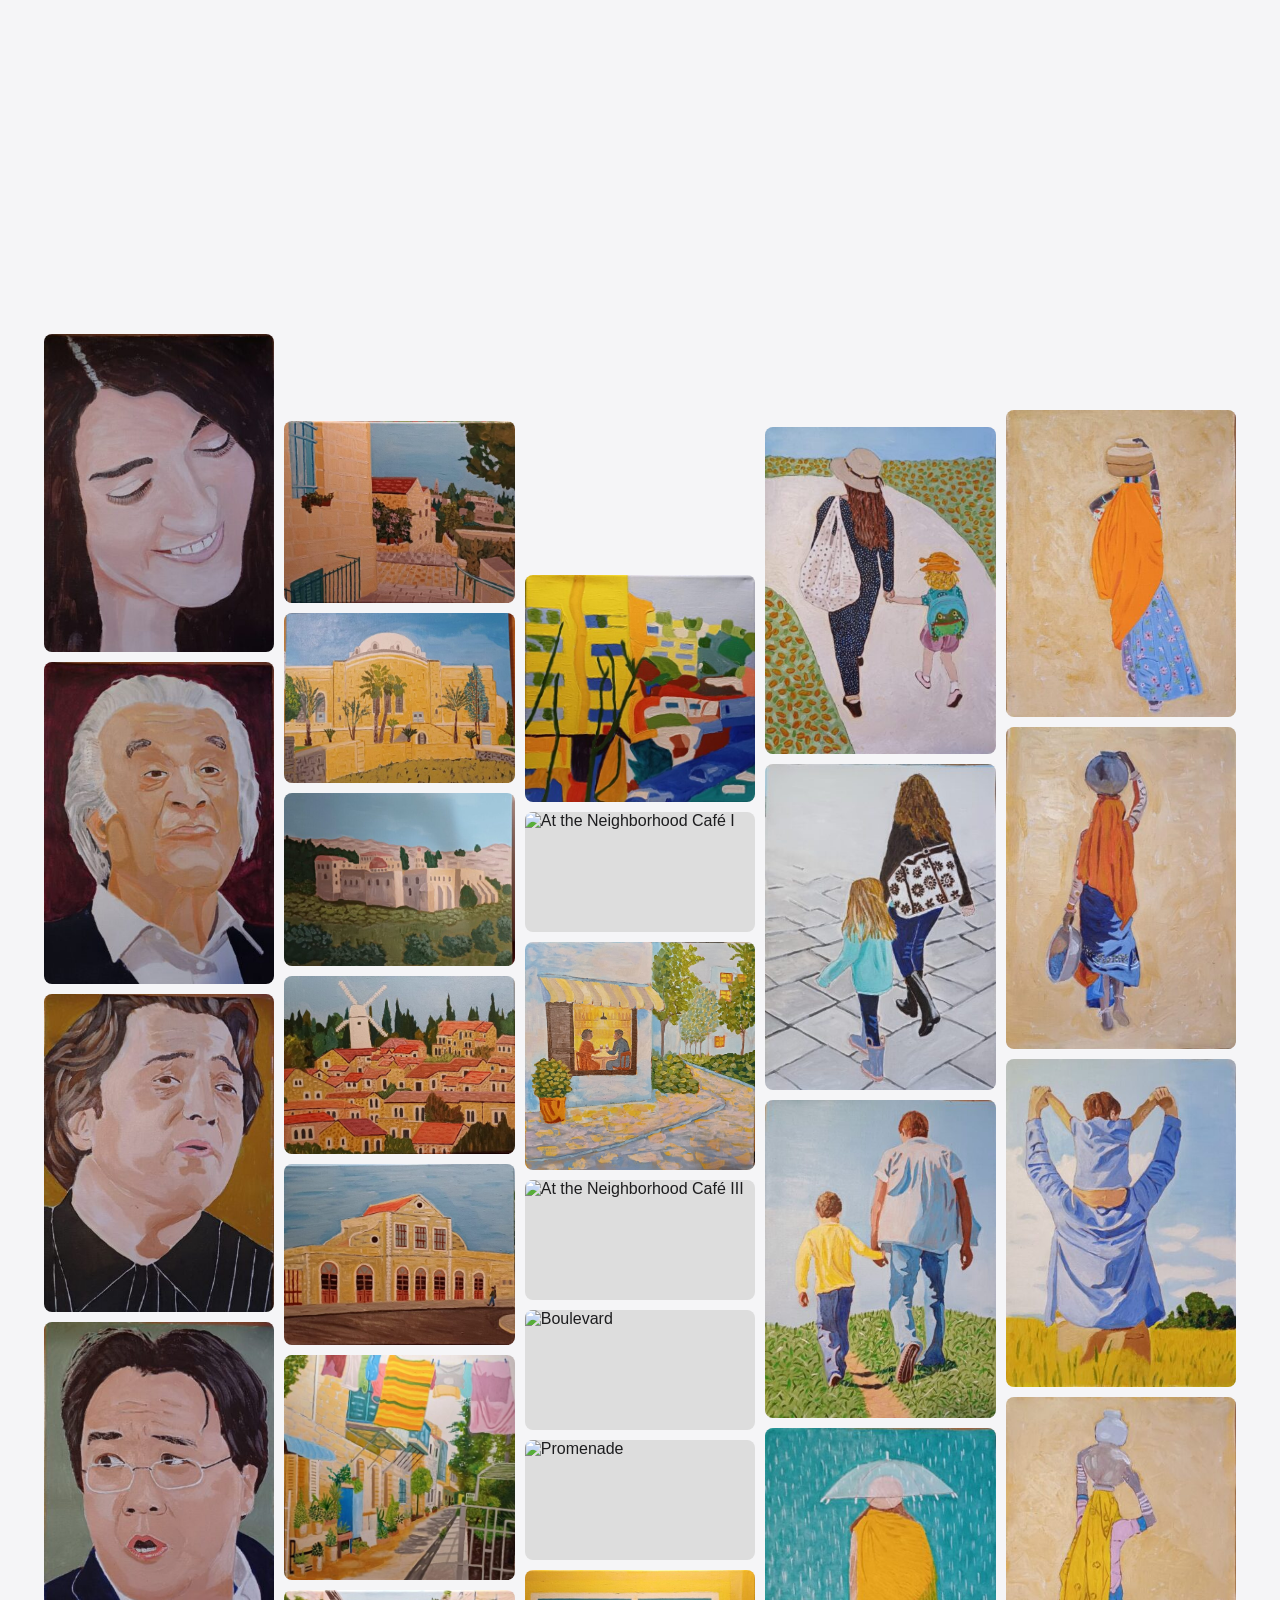
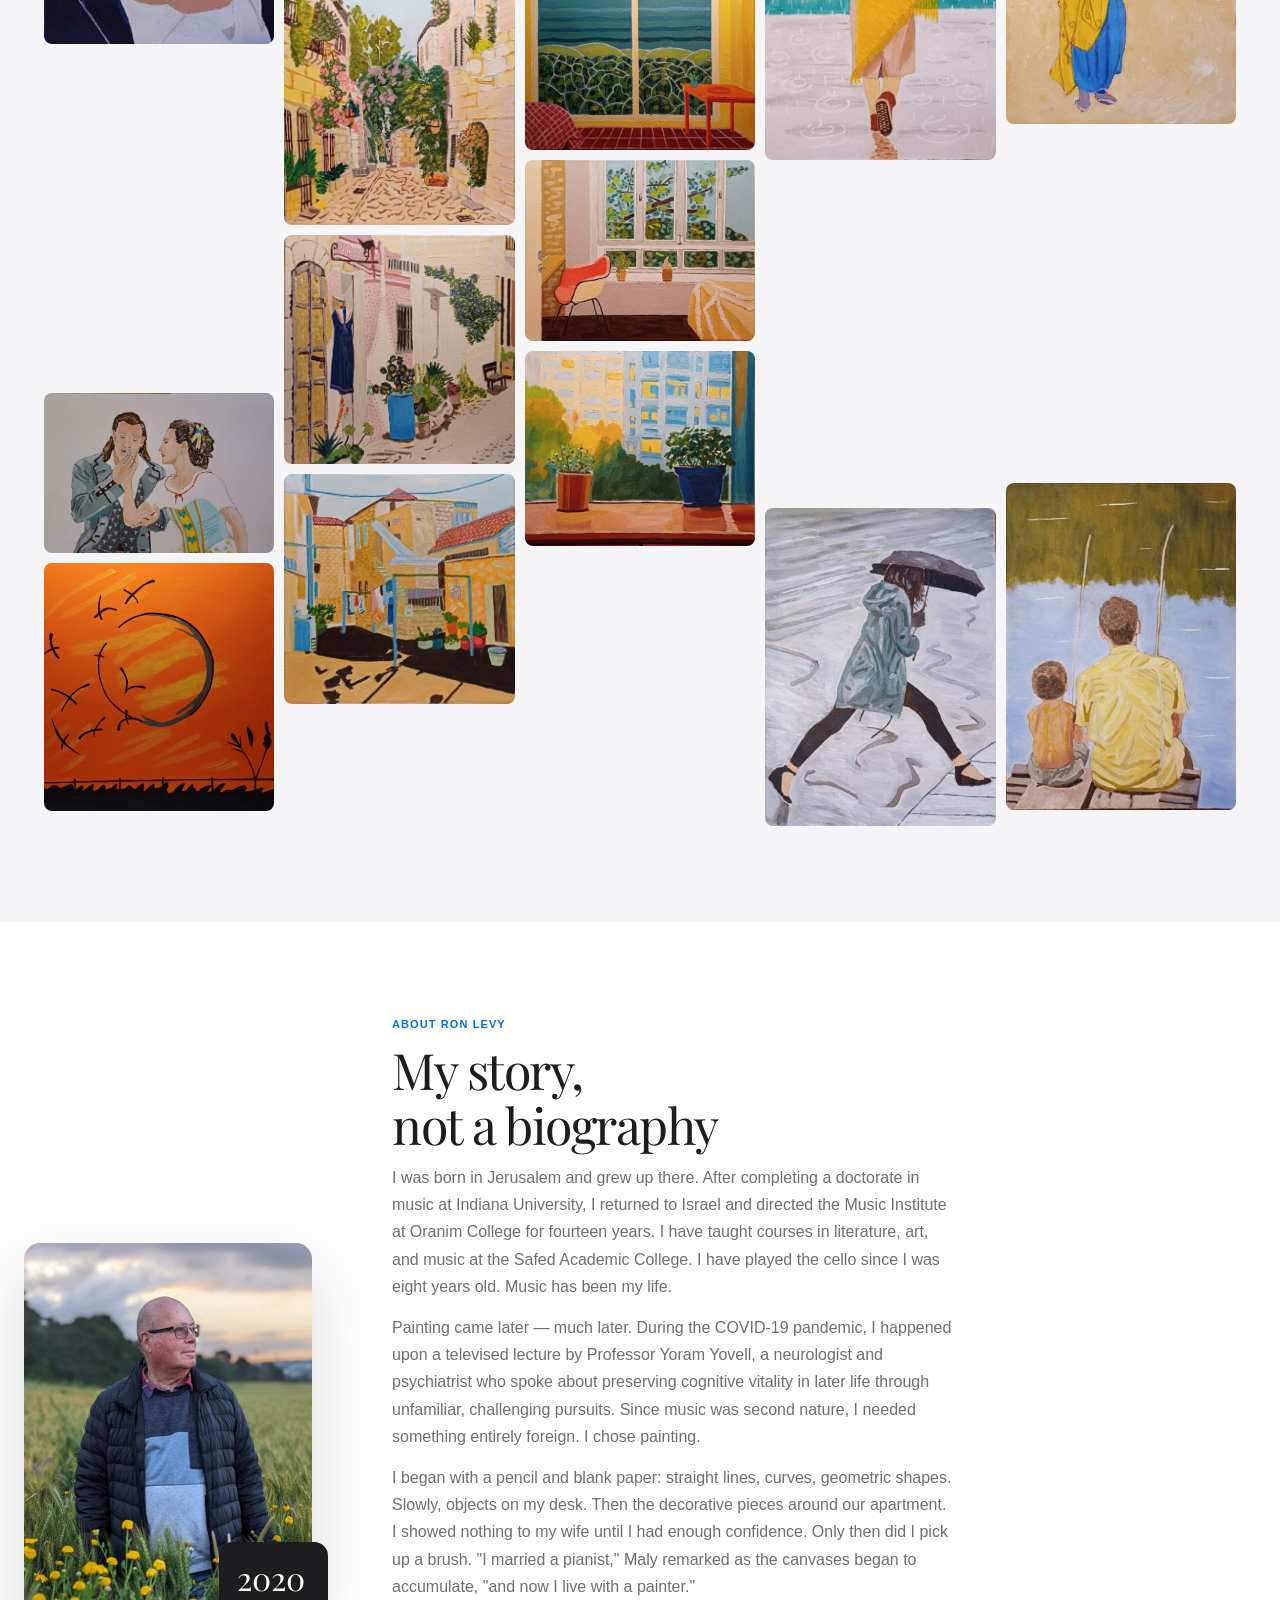
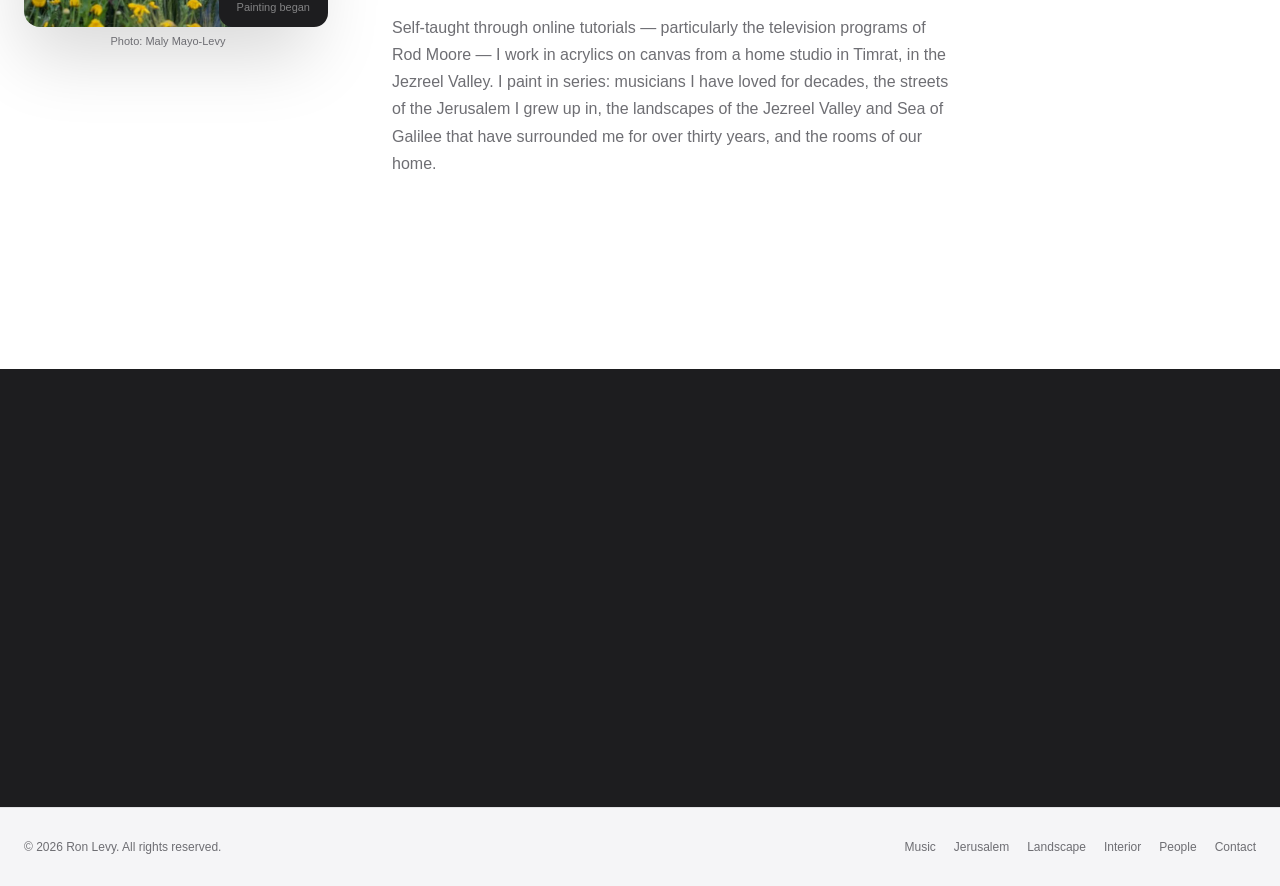
==== commit 97475af7: "Fix contact link: plain mailto href instead of JS window.location Co-Authored-By: Claude Sonnet 4.6 " ====
--- a/index.html
+++ b/index.html
@@ -724,7 +724,7 @@
   <p class="label">Get in touch</p>
   <h2 class="sec-title">Interested in a painting?</h2>
   <p class="sec-desc">For inquiries about availability, prints, or commissions, please reach out directly.</p>
-  <a class="cta-link" href="#" onclick="var a='dronlevy',b='gmail.com';window.location='mailto:'+a+'@'+b;return false;" target="_blank">Contact Ron →</a>
+  <a class="cta-link" href="mailto:dronlevy@gmail.com">Contact Ron →</a>
 </section>
 
 <!-- FOOTER -->
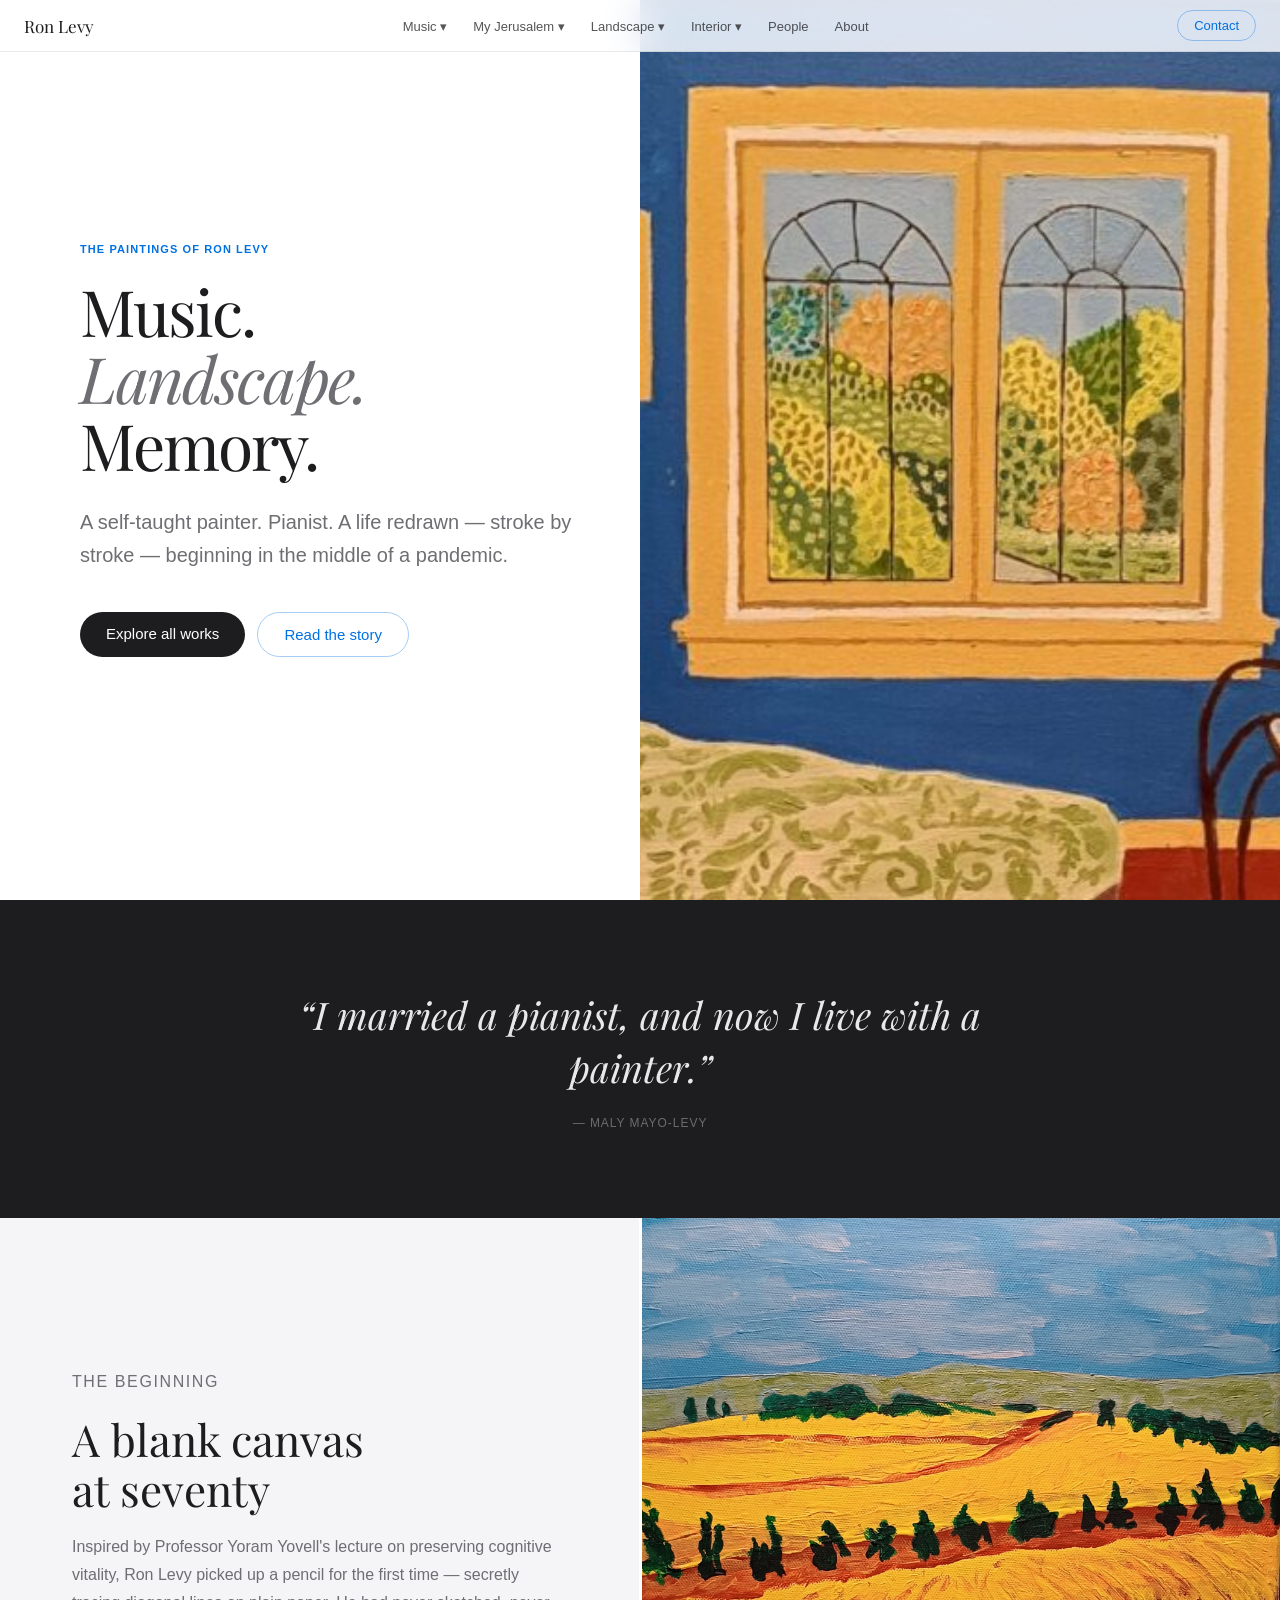
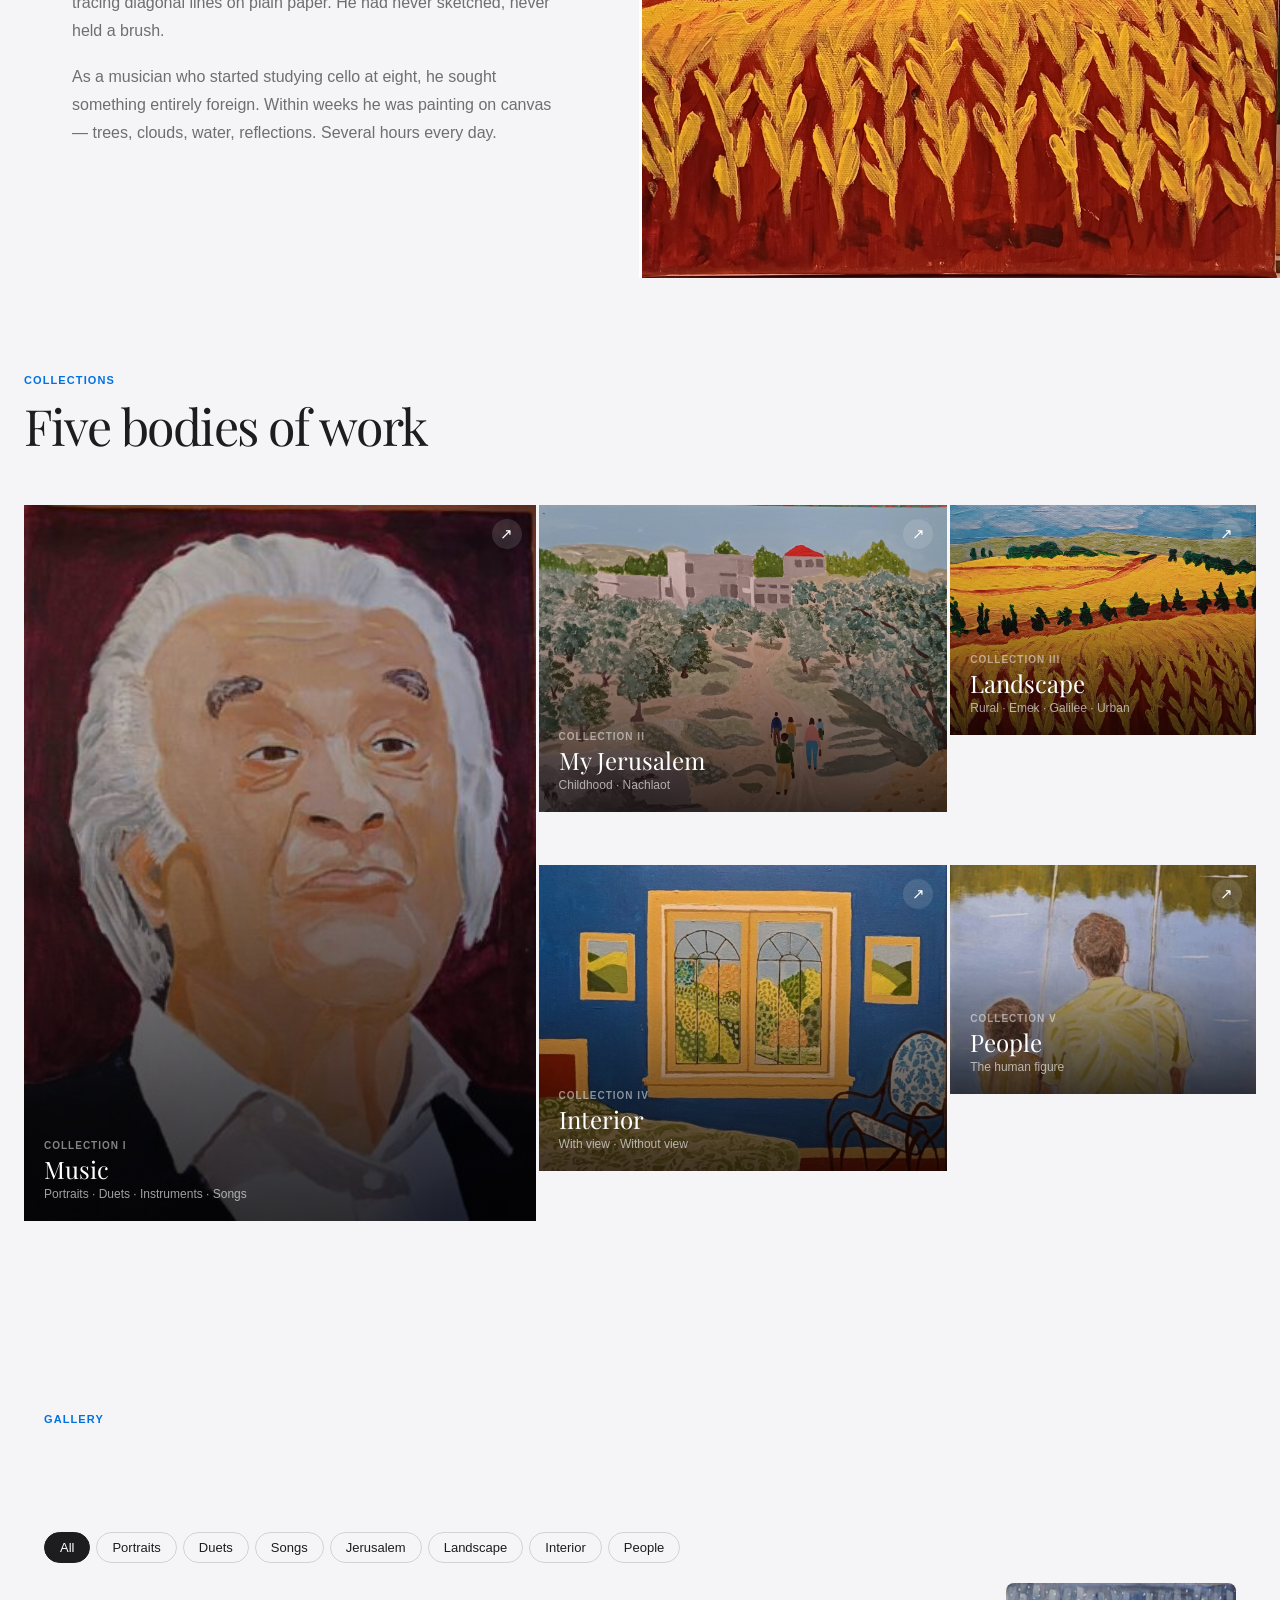
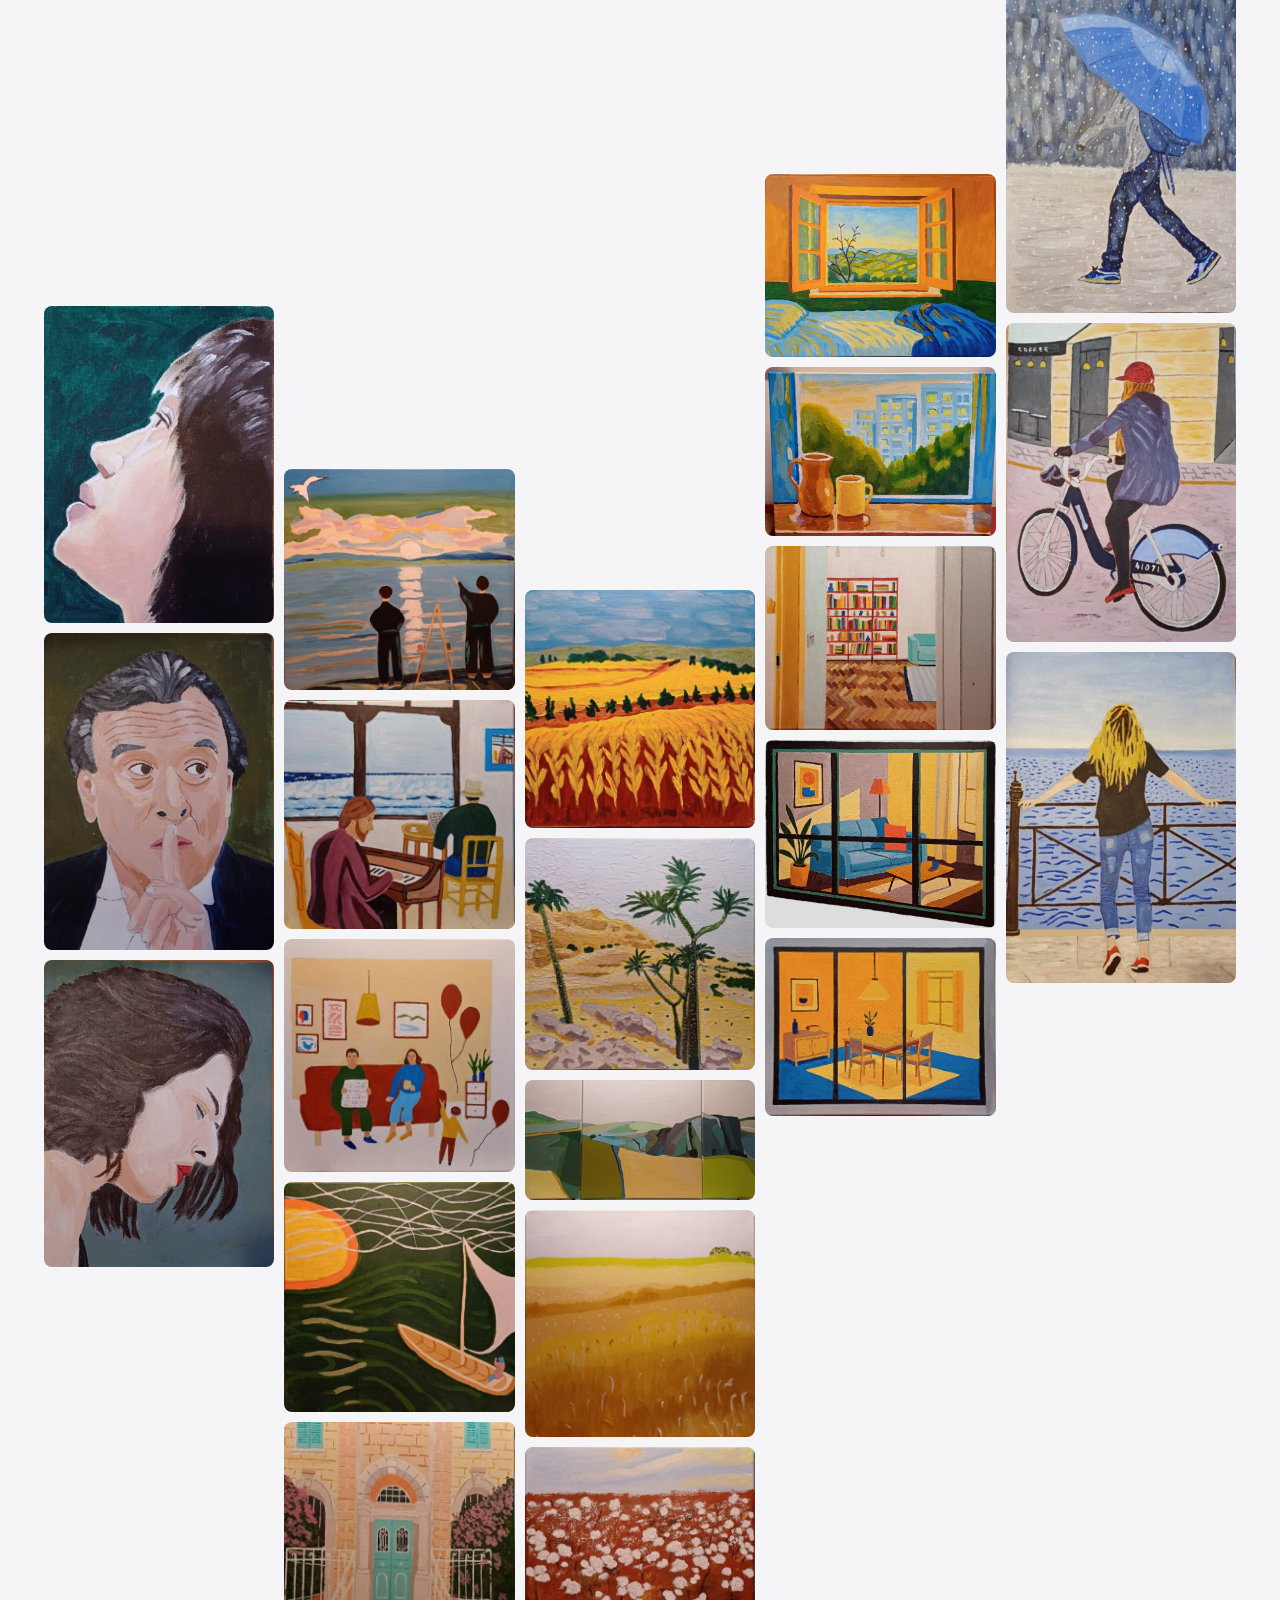
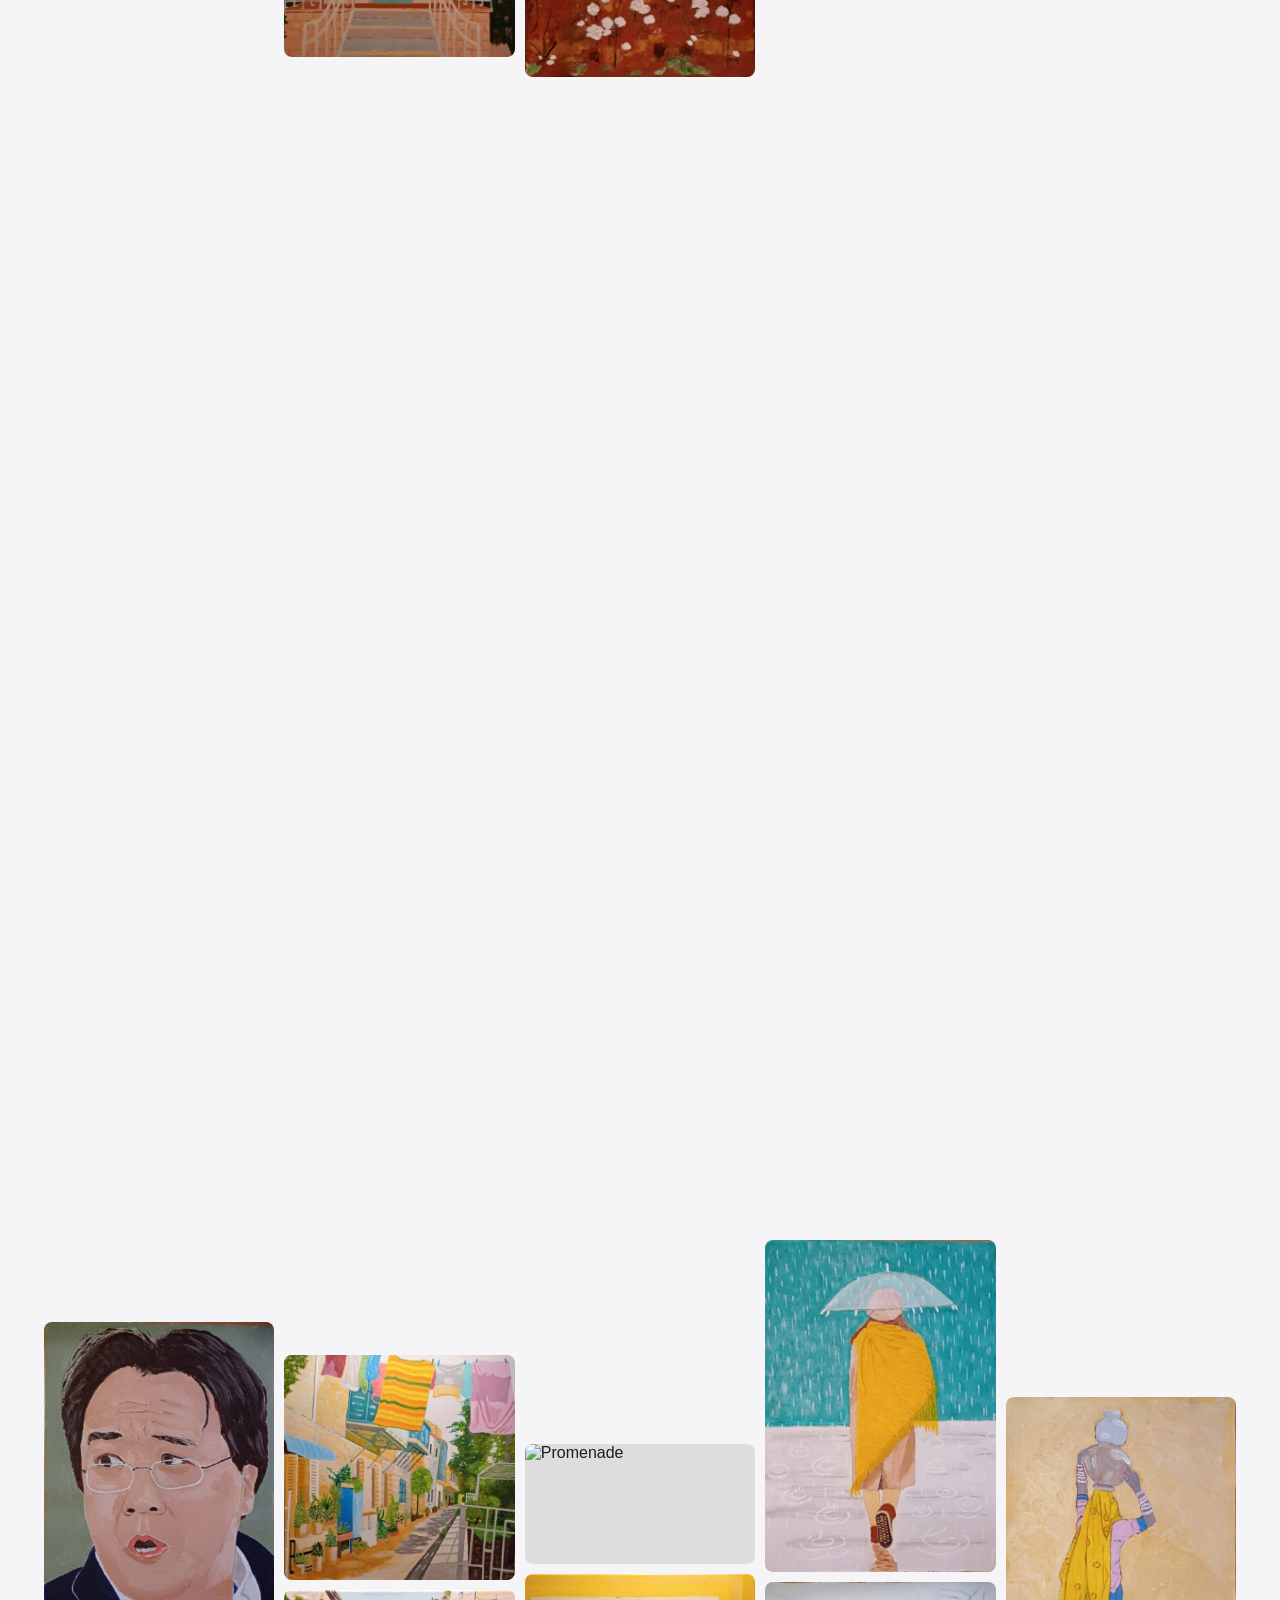
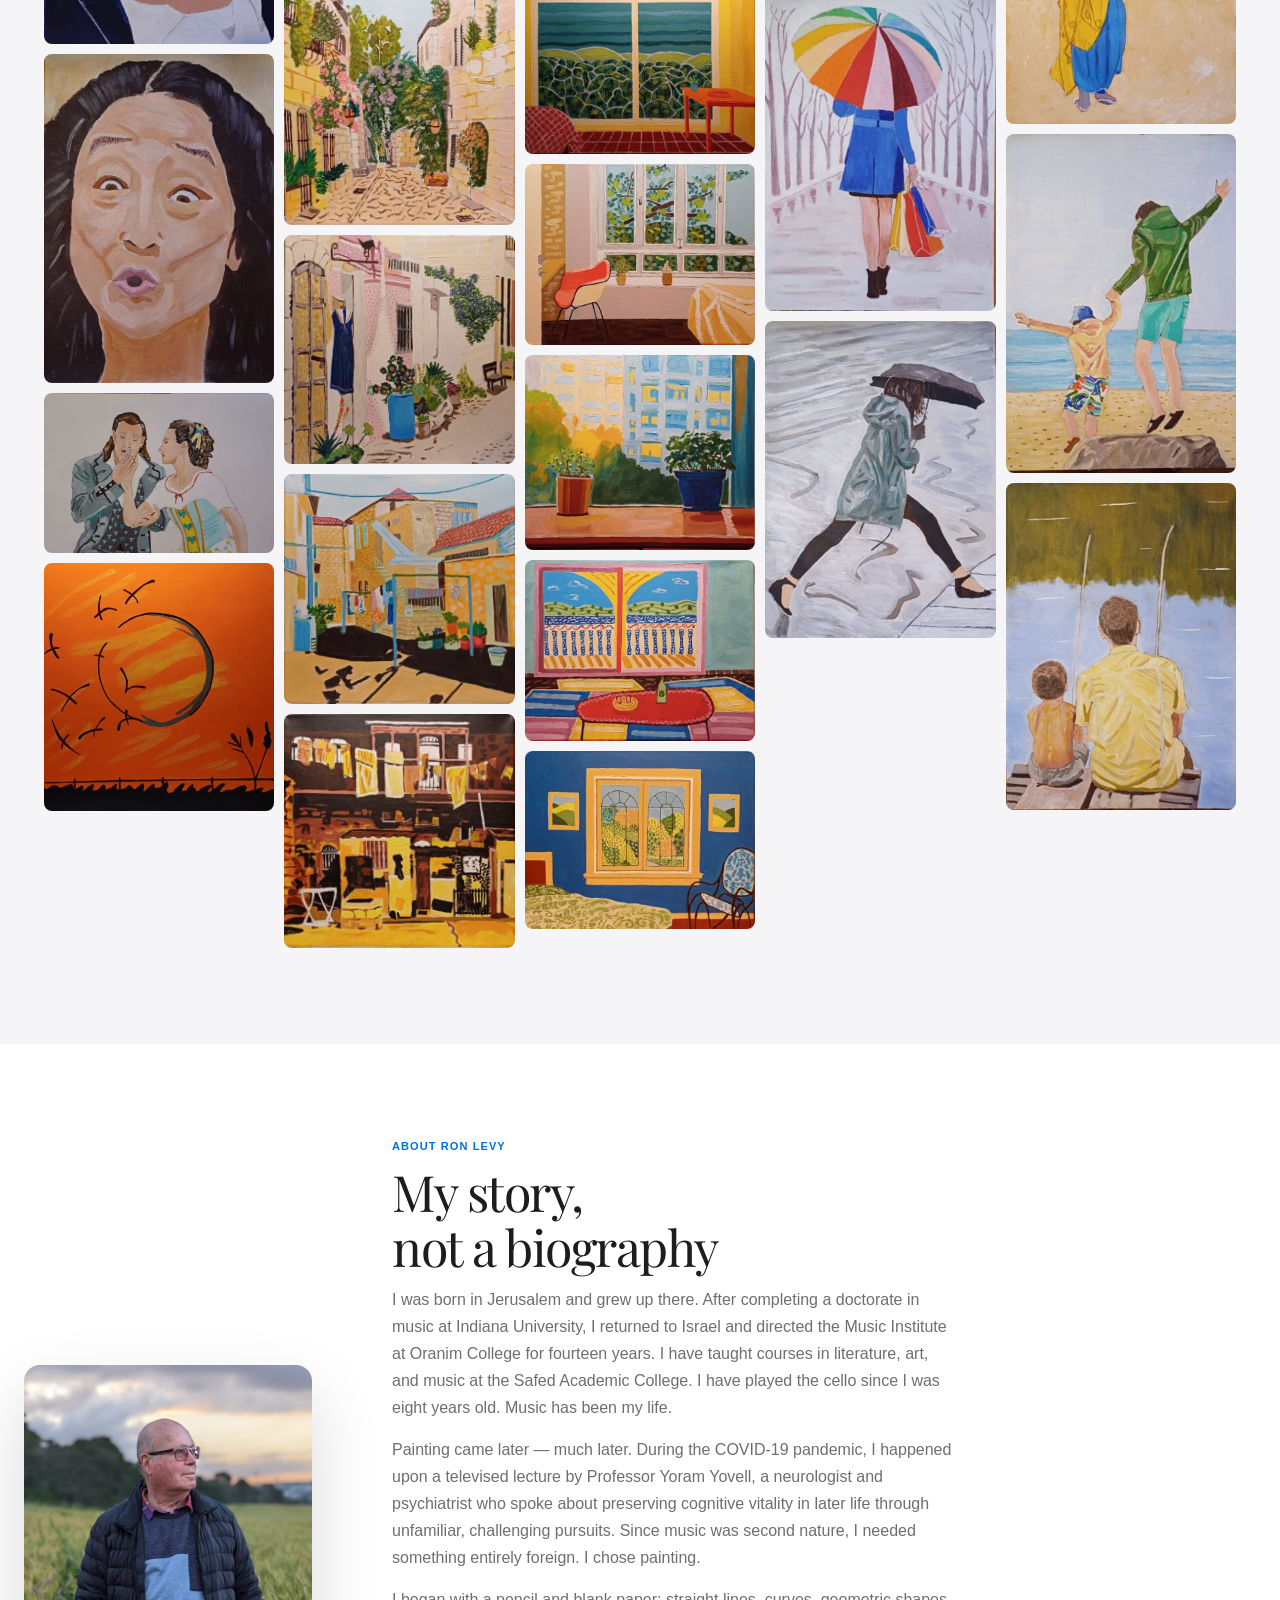
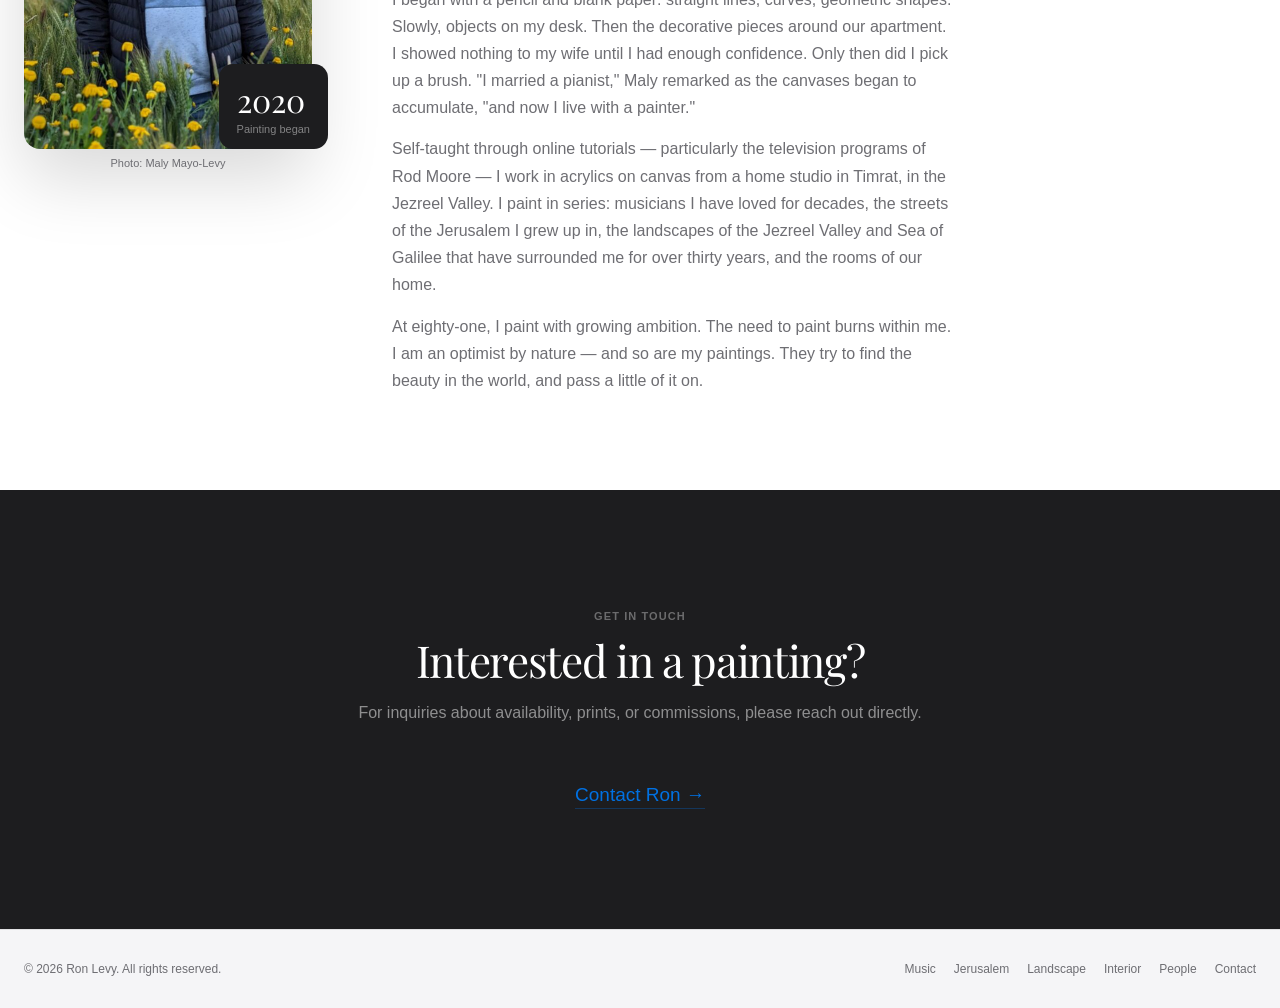
==== commit 0e8d78f1: "Add Market painting to Urban Landscape and all-works gallery Co-Authored-By: Claude Opus 4.7 (1M con" ====
--- a/index.html
+++ b/index.html
@@ -572,10 +572,14 @@
       <div class="gi-cap">Sea of Galilee</div>
     </div>
 
-    <!-- ── LANDSCAPE — URBAN (6) ── -->
+    <!-- ── LANDSCAPE — URBAN (7) ── -->
     <div class="gi" data-cat="landscape" onclick="lbOpen(this)">
       <img src="Ron%20Levy%20%E2%80%94%20Paintings_files/20250106_224723-1-1024x1011-640x480.jpg" data-full="Ron%20Levy%20%E2%80%94%20Paintings_files/20250106_224723-1-1024x1011-640x480.jpg" alt="Urban Landscape" loading="lazy">
       <div class="gi-cap">Urban Landscape</div>
+    </div>
+    <div class="gi" data-cat="landscape" onclick="lbOpen(this)">
+      <img src="new%20painting/urban/Market.jpg" data-full="new%20painting/urban/Market.jpg" alt="Market" loading="lazy">
+      <div class="gi-cap">Market</div>
     </div>
     <div class="gi" data-cat="landscape" onclick="lbOpen(this)">
       <img src="new%20painting/urban/At%20the%20Neighborhood%20Caf%C3%A9%20I.jpg" data-full="new%20painting/urban/At%20the%20Neighborhood%20Caf%C3%A9%20I.jpg" alt="At the Neighborhood Café I" loading="lazy">
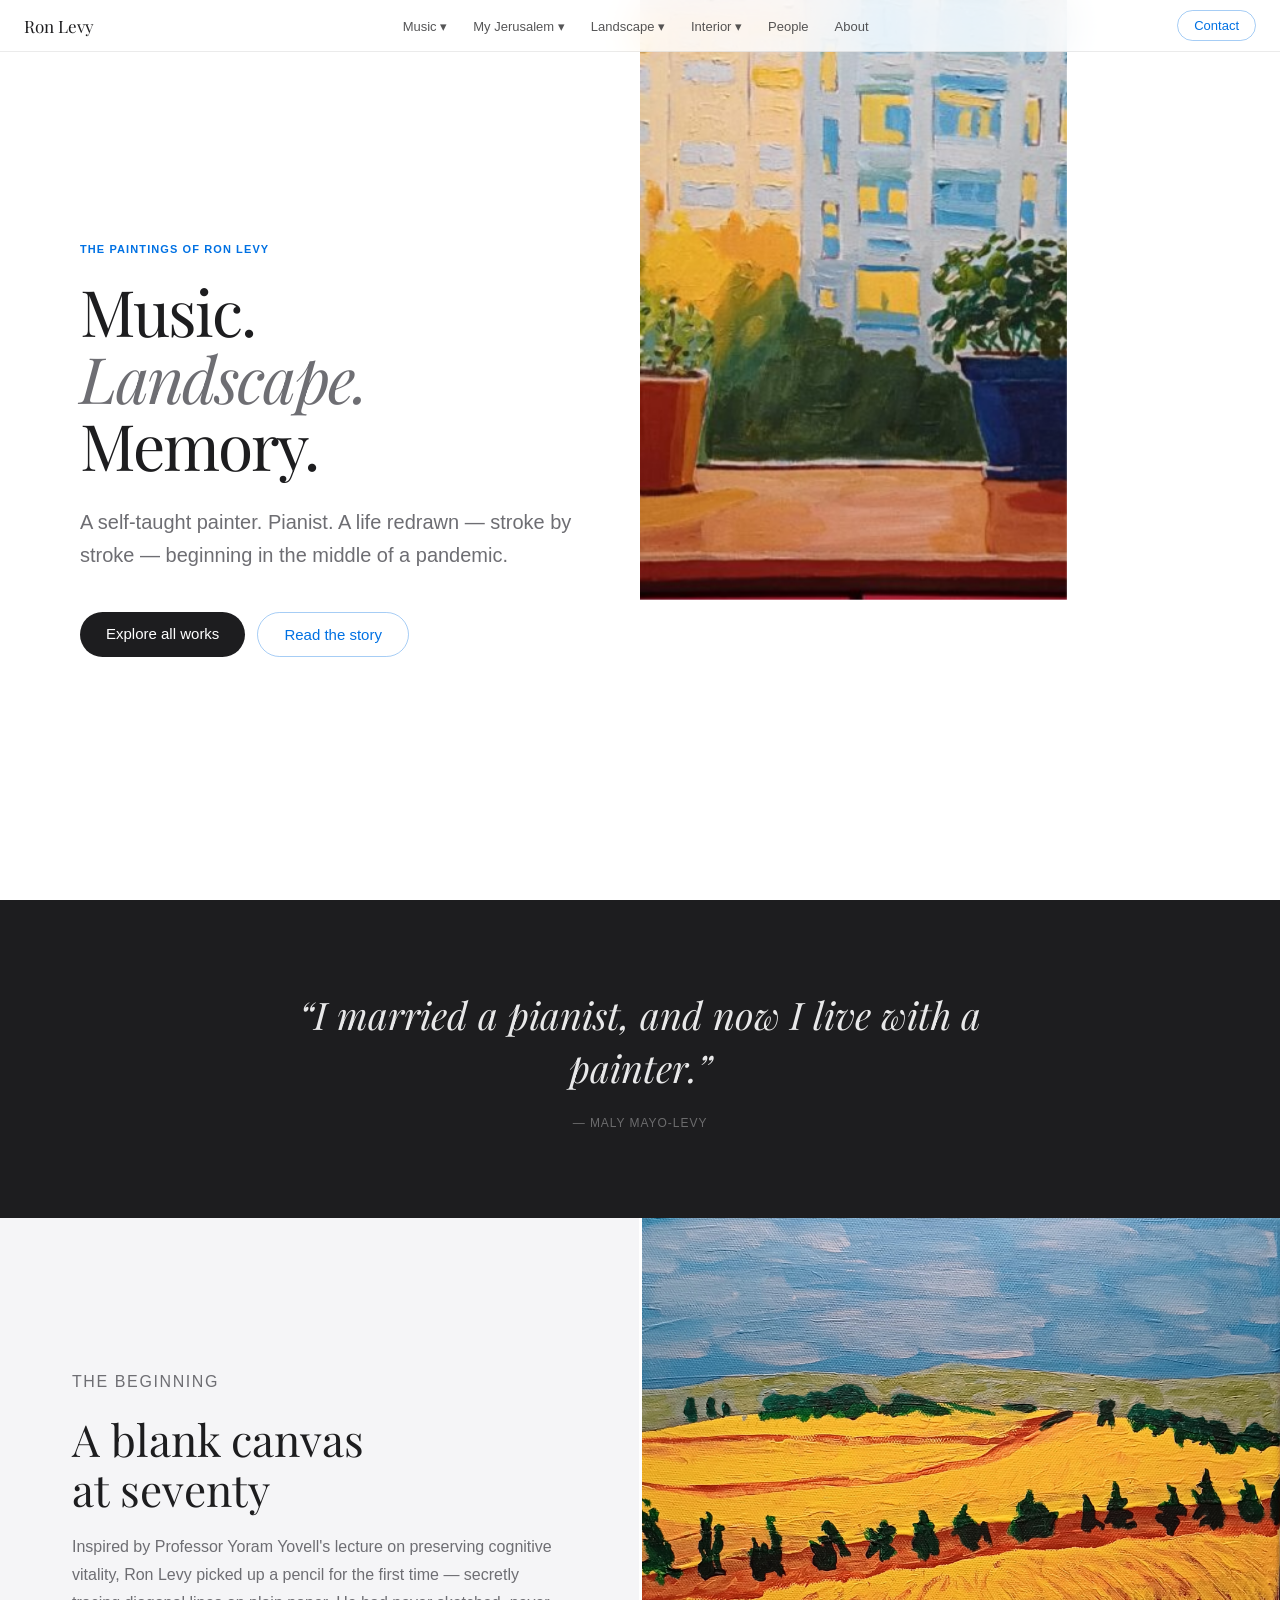
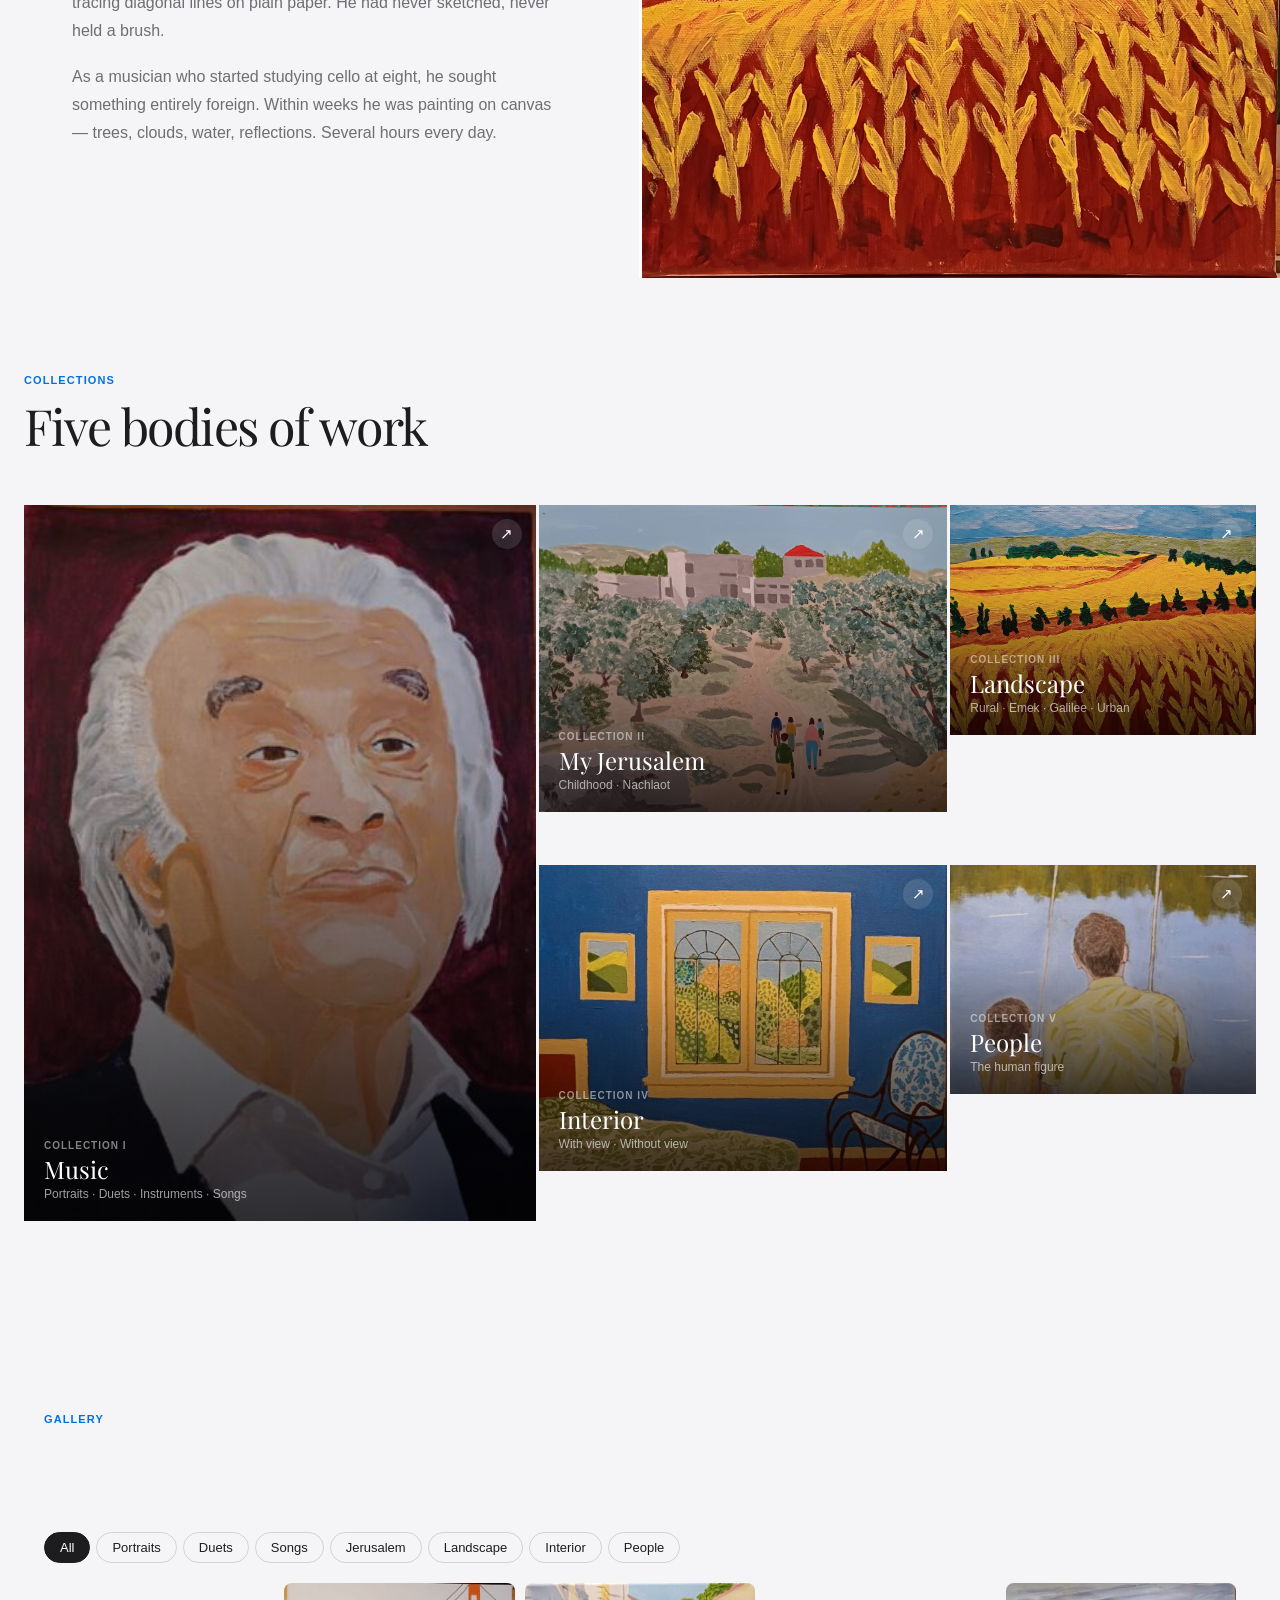
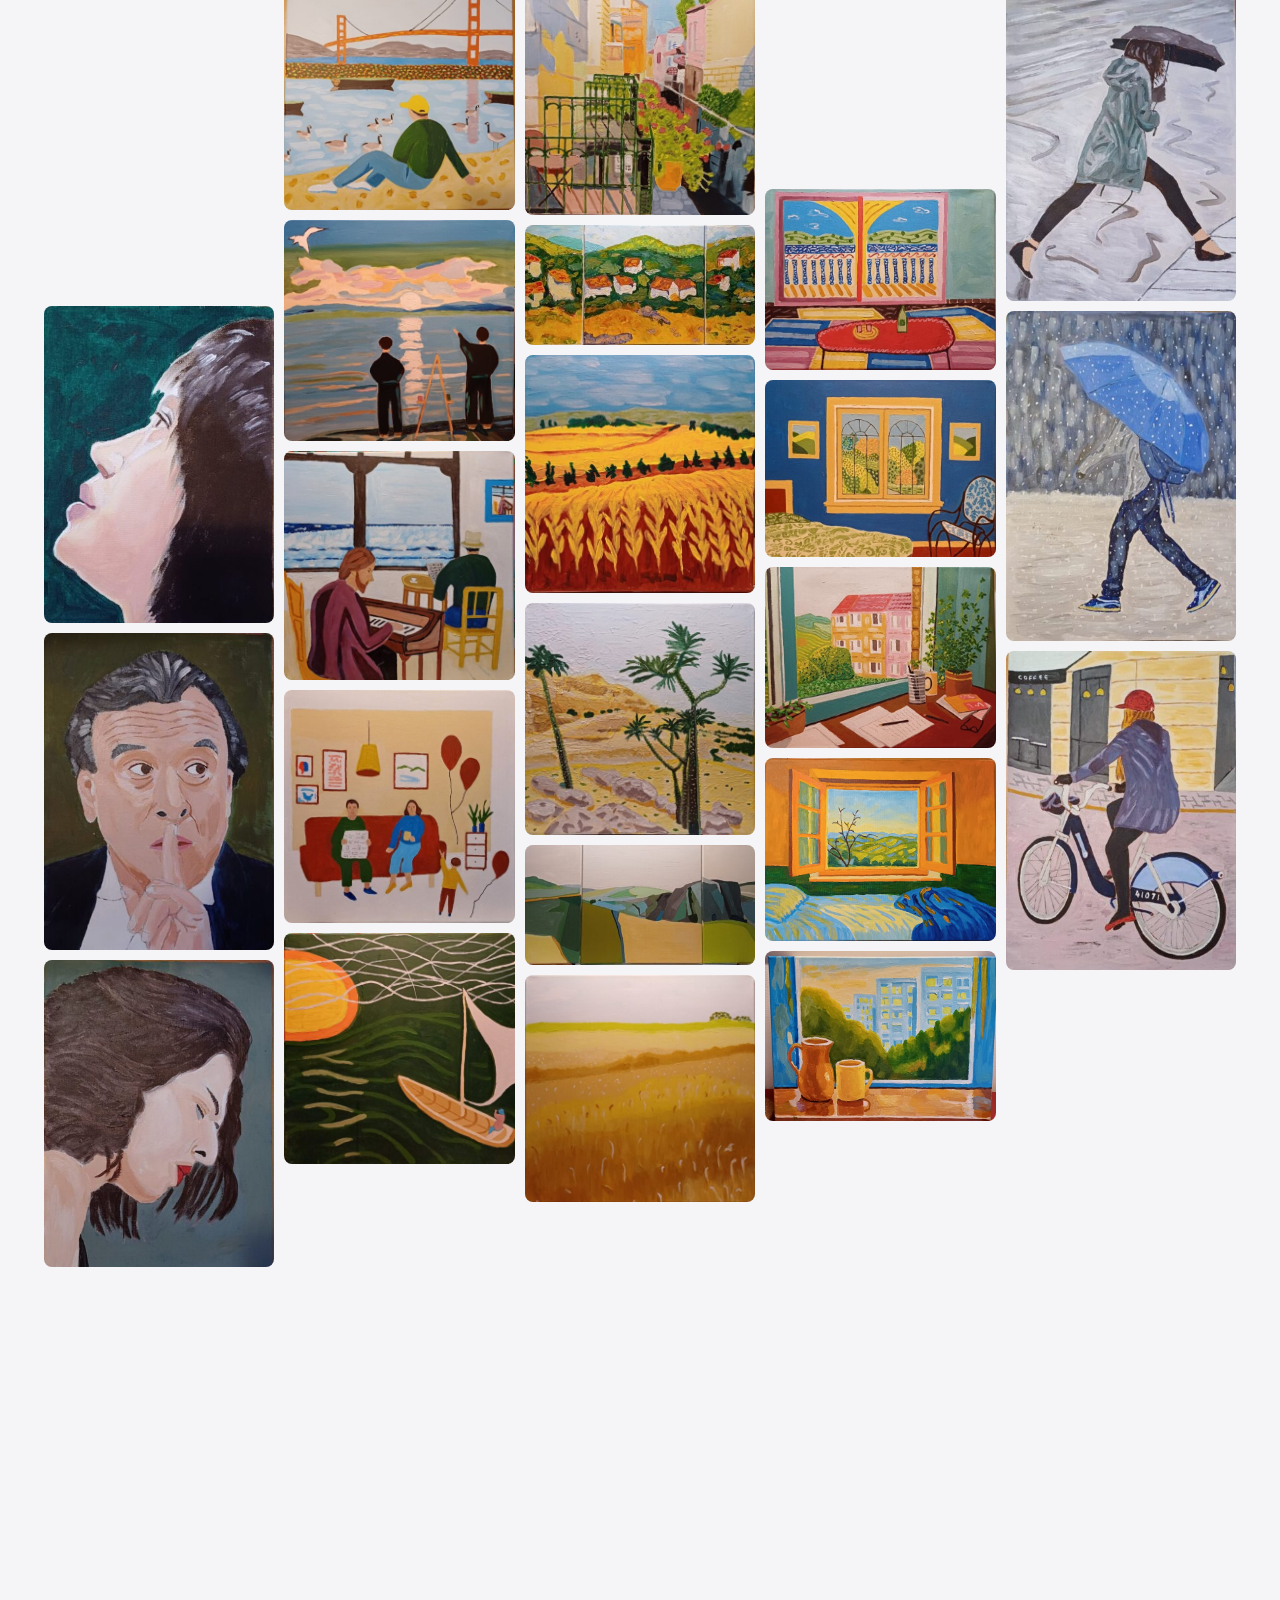
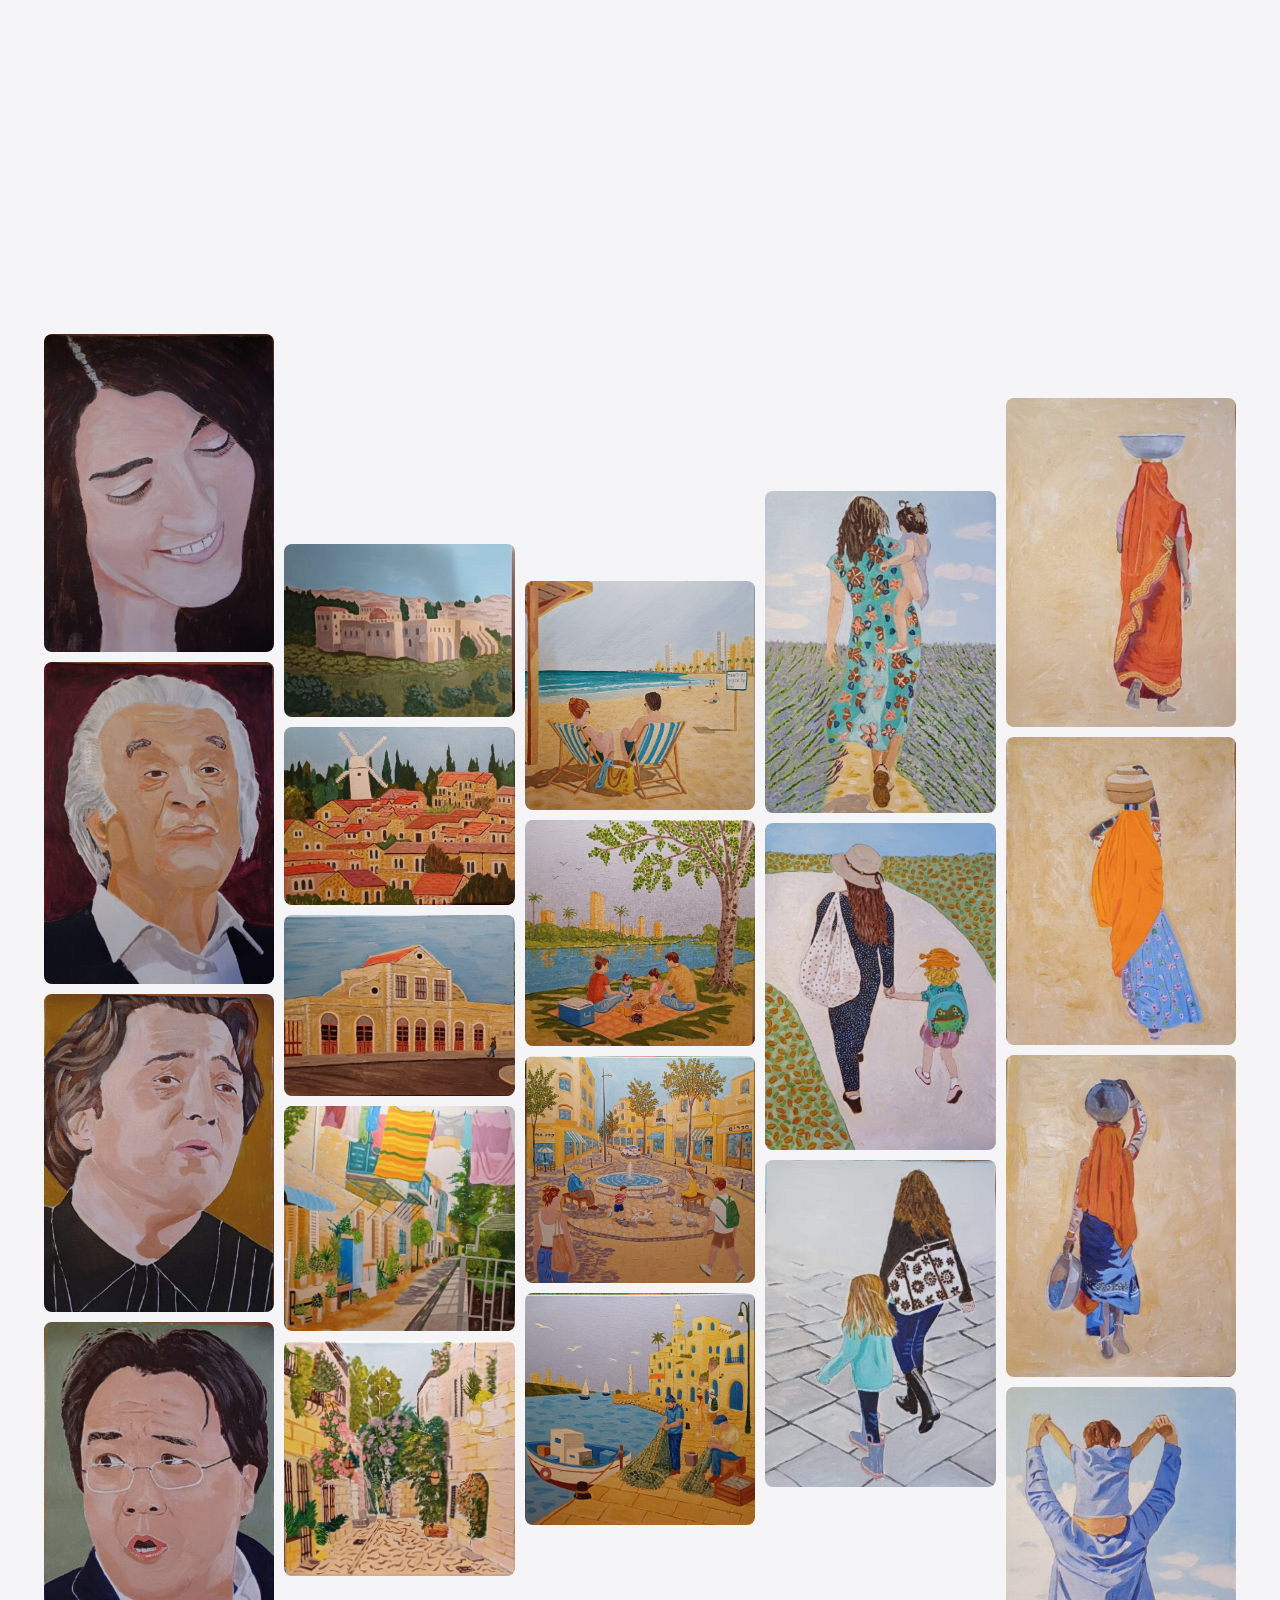
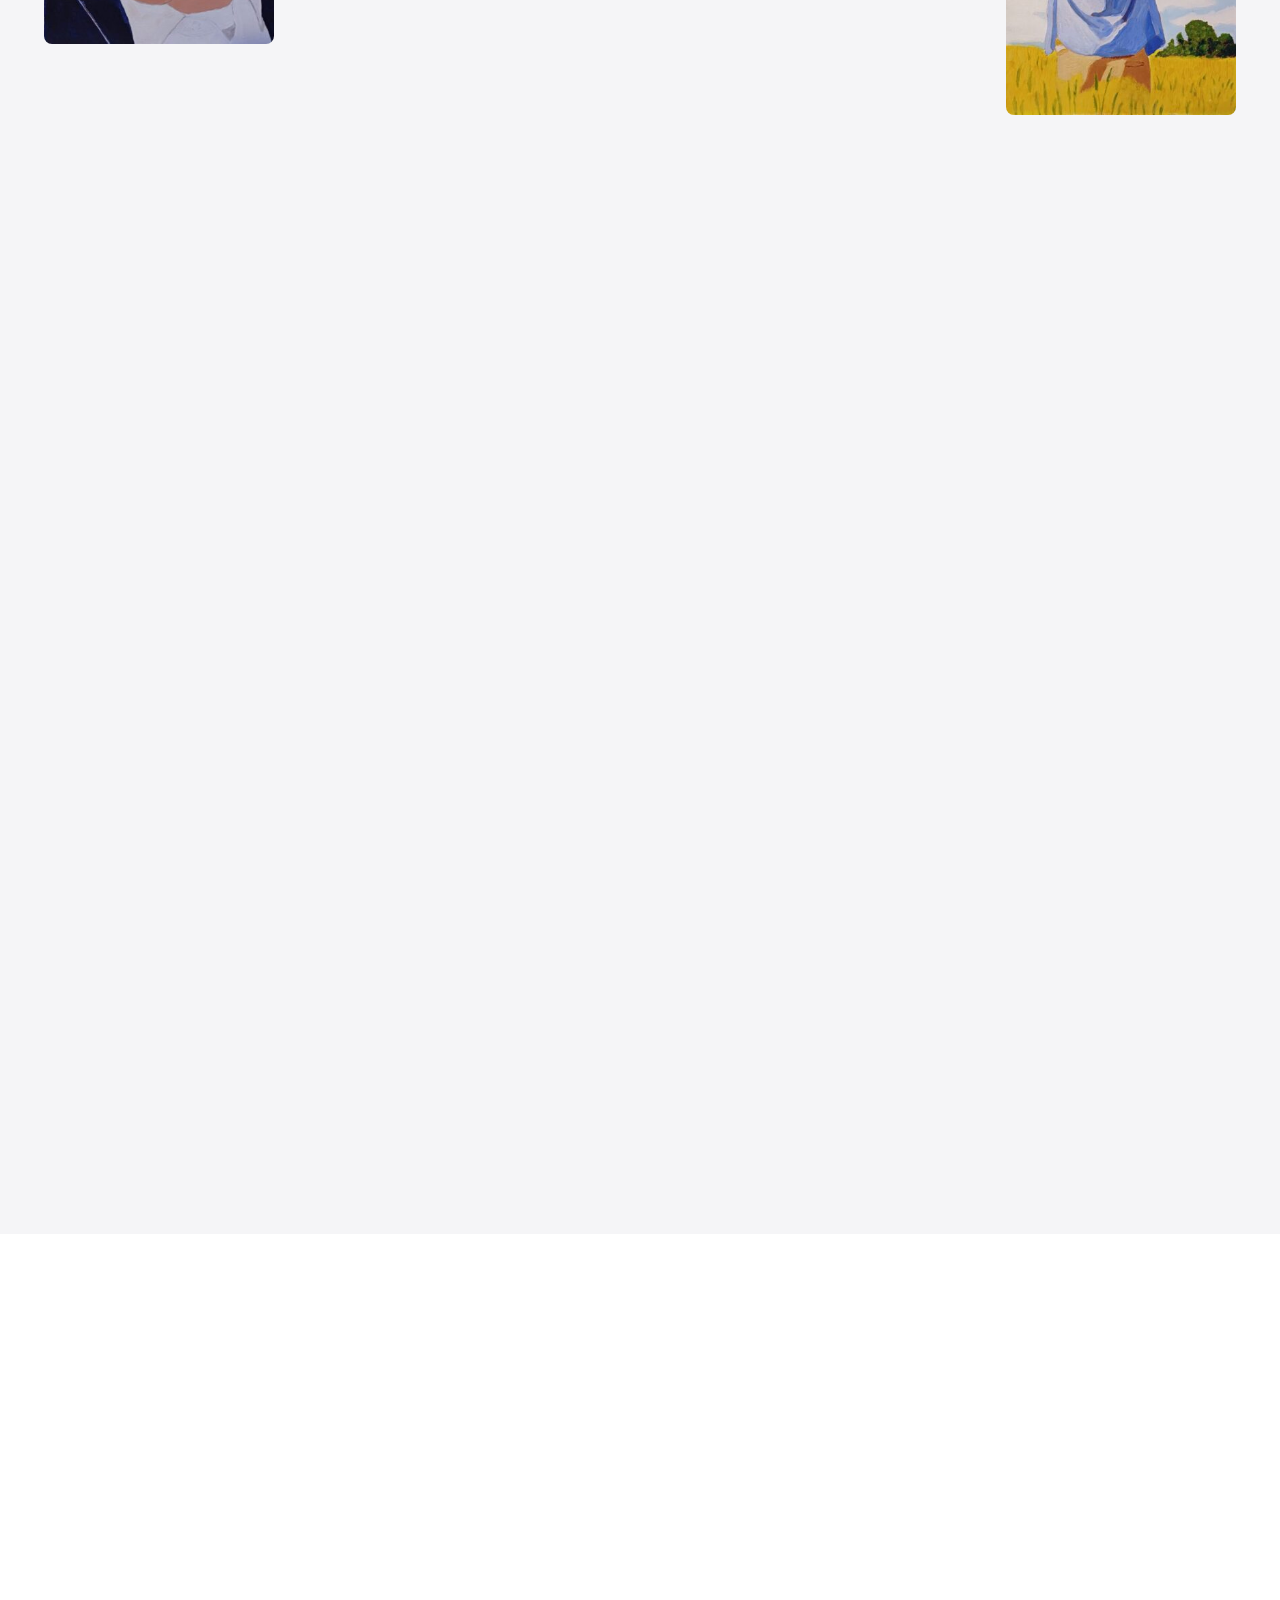
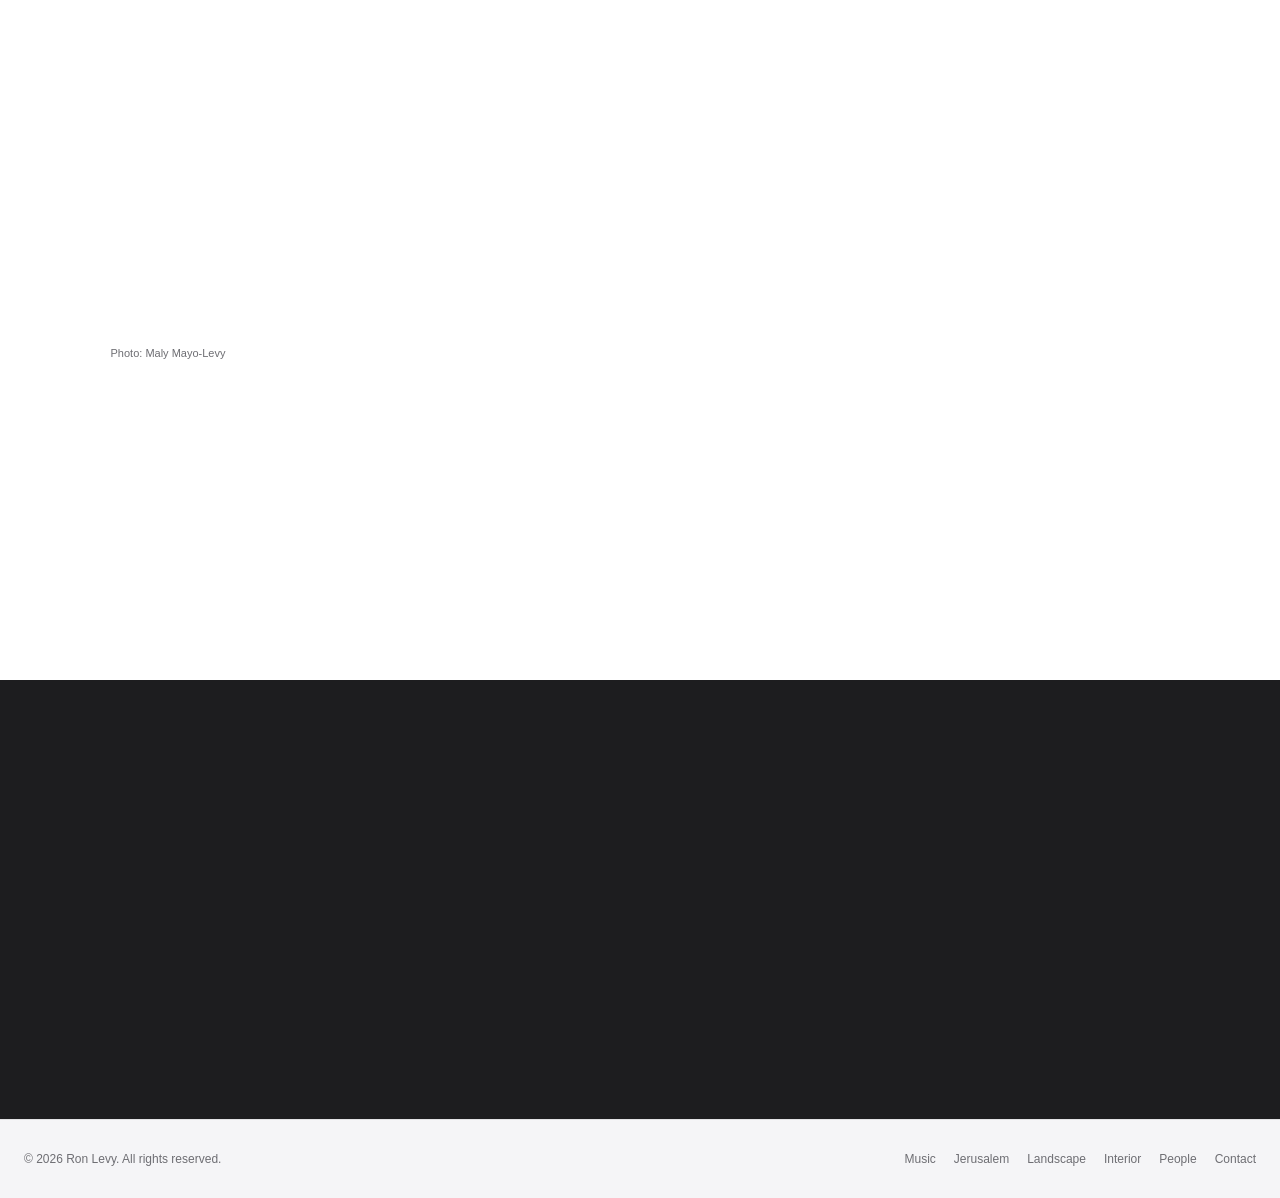
==== commit bf2a6403: "Add Beach, Yarkon Park, Fountain Square, Jaffa Port to Urban series Co-Authored-By: Claude Opus 4.7 " ====
--- a/index.html
+++ b/index.html
@@ -572,7 +572,7 @@
       <div class="gi-cap">Sea of Galilee</div>
     </div>
 
-    <!-- ── LANDSCAPE — URBAN (7) ── -->
+    <!-- ── LANDSCAPE — URBAN (11) ── -->
     <div class="gi" data-cat="landscape" onclick="lbOpen(this)">
       <img src="Ron%20Levy%20%E2%80%94%20Paintings_files/20250106_224723-1-1024x1011-640x480.jpg" data-full="Ron%20Levy%20%E2%80%94%20Paintings_files/20250106_224723-1-1024x1011-640x480.jpg" alt="Urban Landscape" loading="lazy">
       <div class="gi-cap">Urban Landscape</div>
@@ -580,6 +580,22 @@
     <div class="gi" data-cat="landscape" onclick="lbOpen(this)">
       <img src="new%20painting/urban/Market.jpg" data-full="new%20painting/urban/Market.jpg" alt="Market" loading="lazy">
       <div class="gi-cap">Market</div>
+    </div>
+    <div class="gi" data-cat="landscape" onclick="lbOpen(this)">
+      <img src="new%20painting/urban/Beach.jpg" data-full="new%20painting/urban/Beach.jpg" alt="Beach" loading="lazy">
+      <div class="gi-cap">Beach</div>
+    </div>
+    <div class="gi" data-cat="landscape" onclick="lbOpen(this)">
+      <img src="new%20painting/urban/Yarkon%20Park.jpg" data-full="new%20painting/urban/Yarkon%20Park.jpg" alt="Yarkon Park" loading="lazy">
+      <div class="gi-cap">Yarkon Park</div>
+    </div>
+    <div class="gi" data-cat="landscape" onclick="lbOpen(this)">
+      <img src="new%20painting/urban/Fountain%20Square.jpg" data-full="new%20painting/urban/Fountain%20Square.jpg" alt="Fountain Square" loading="lazy">
+      <div class="gi-cap">Fountain Square</div>
+    </div>
+    <div class="gi" data-cat="landscape" onclick="lbOpen(this)">
+      <img src="new%20painting/urban/Jaffa%20Port.jpg" data-full="new%20painting/urban/Jaffa%20Port.jpg" alt="Jaffa Port" loading="lazy">
+      <div class="gi-cap">Jaffa Port</div>
     </div>
     <div class="gi" data-cat="landscape" onclick="lbOpen(this)">
       <img src="new%20painting/urban/At%20the%20Neighborhood%20Caf%C3%A9%20I.jpg" data-full="new%20painting/urban/At%20the%20Neighborhood%20Caf%C3%A9%20I.jpg" alt="At the Neighborhood Café I" loading="lazy">
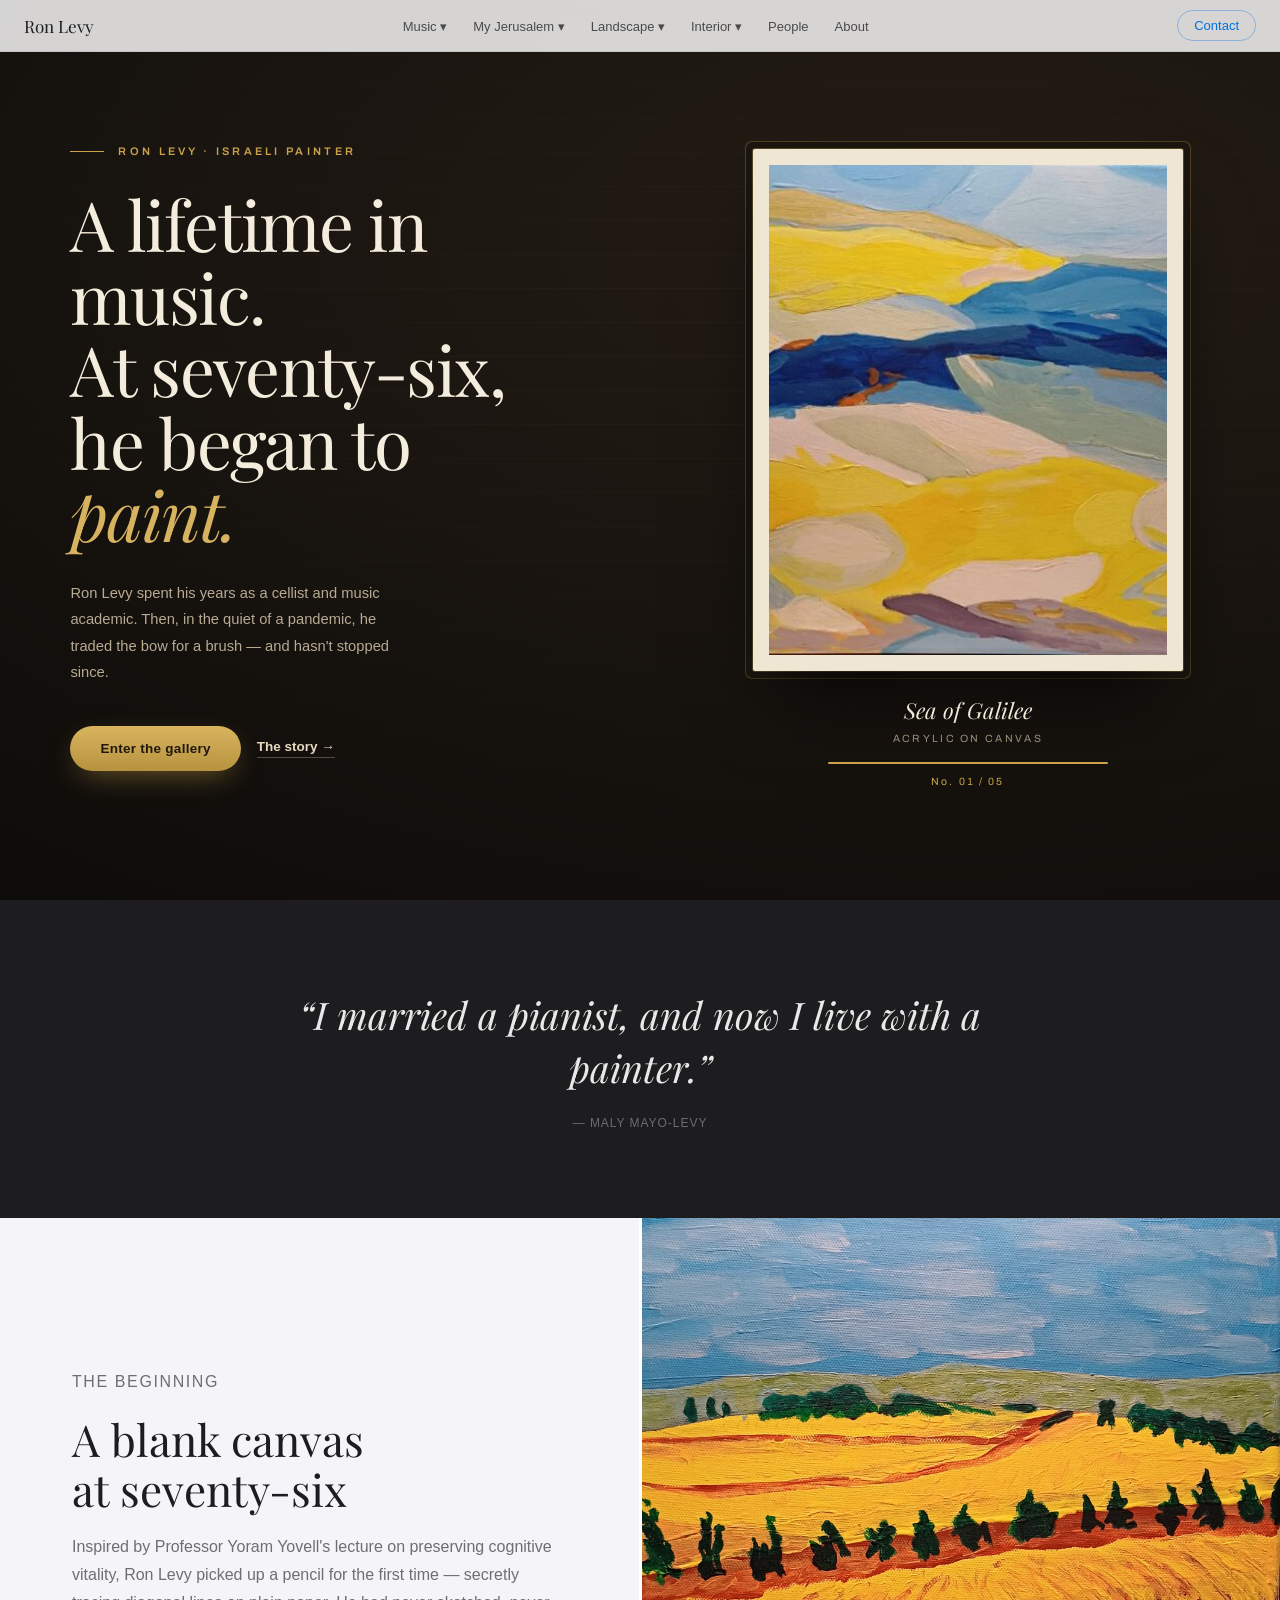
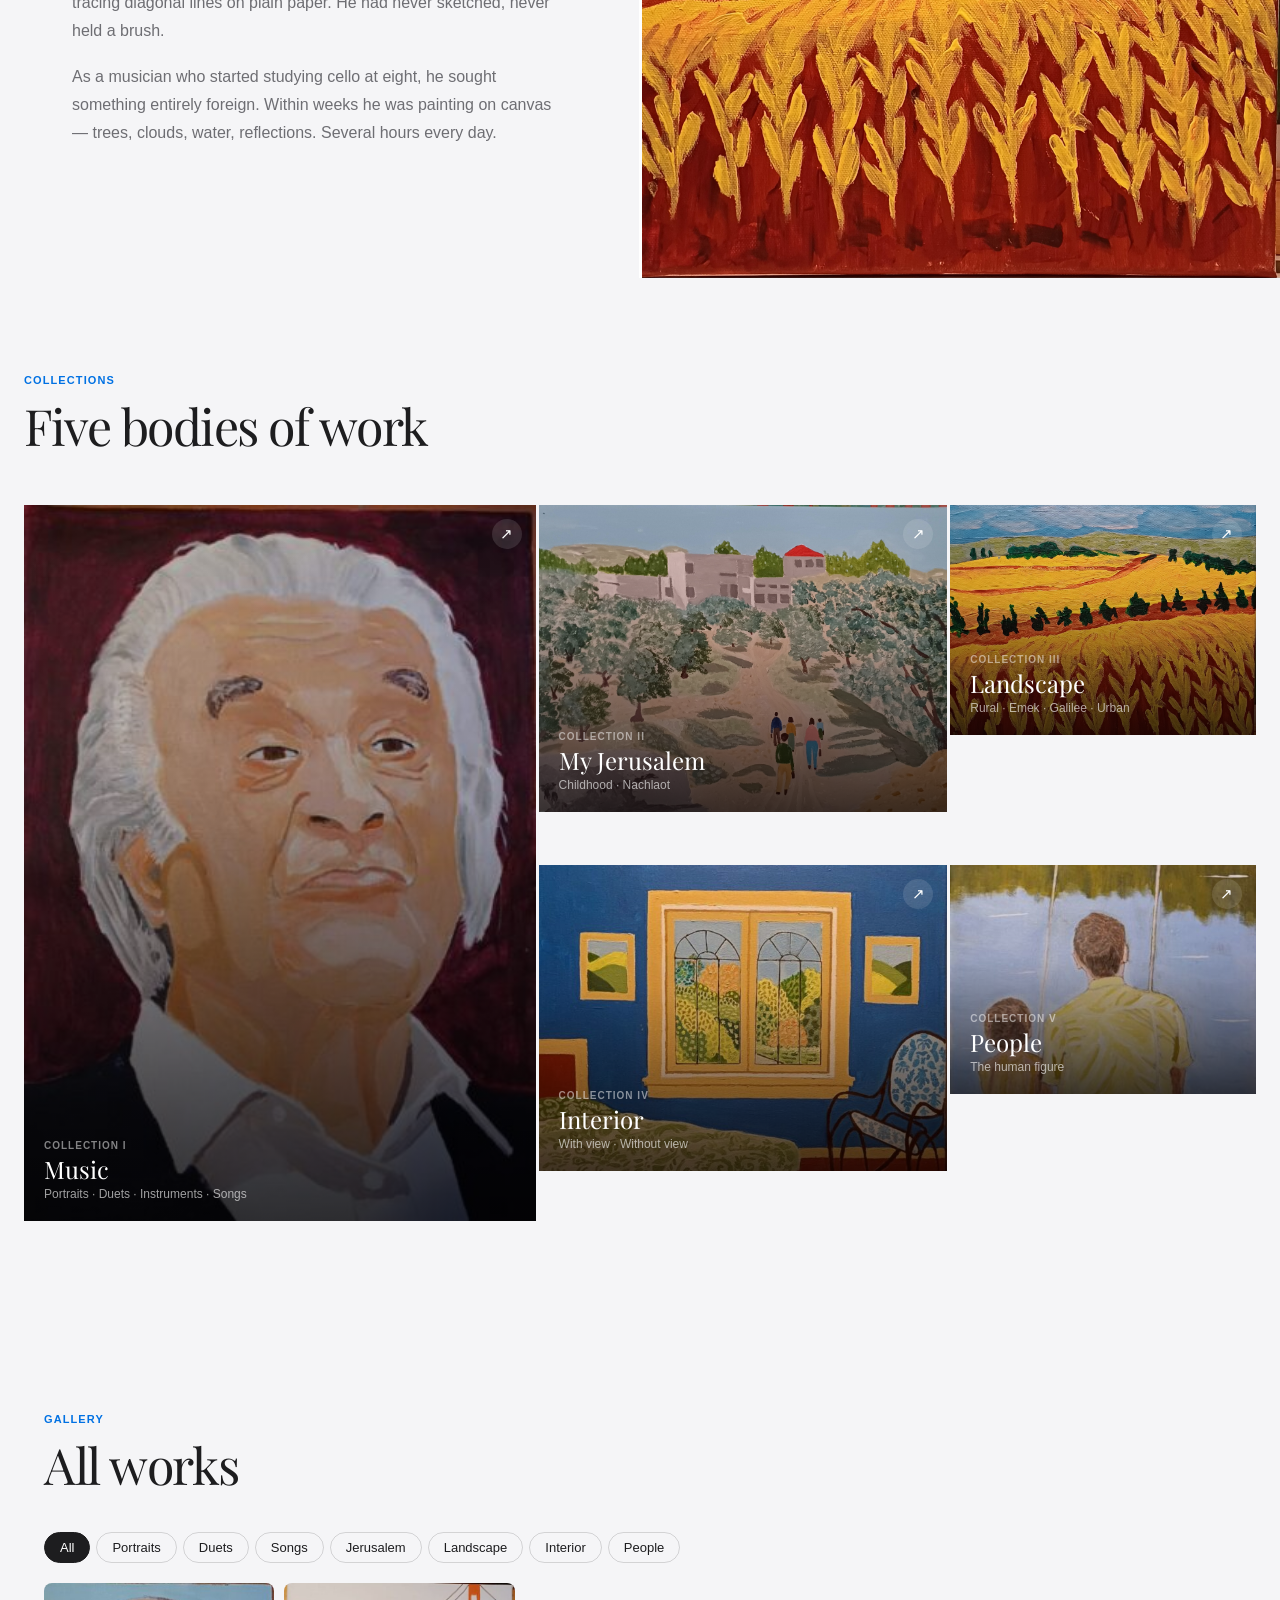
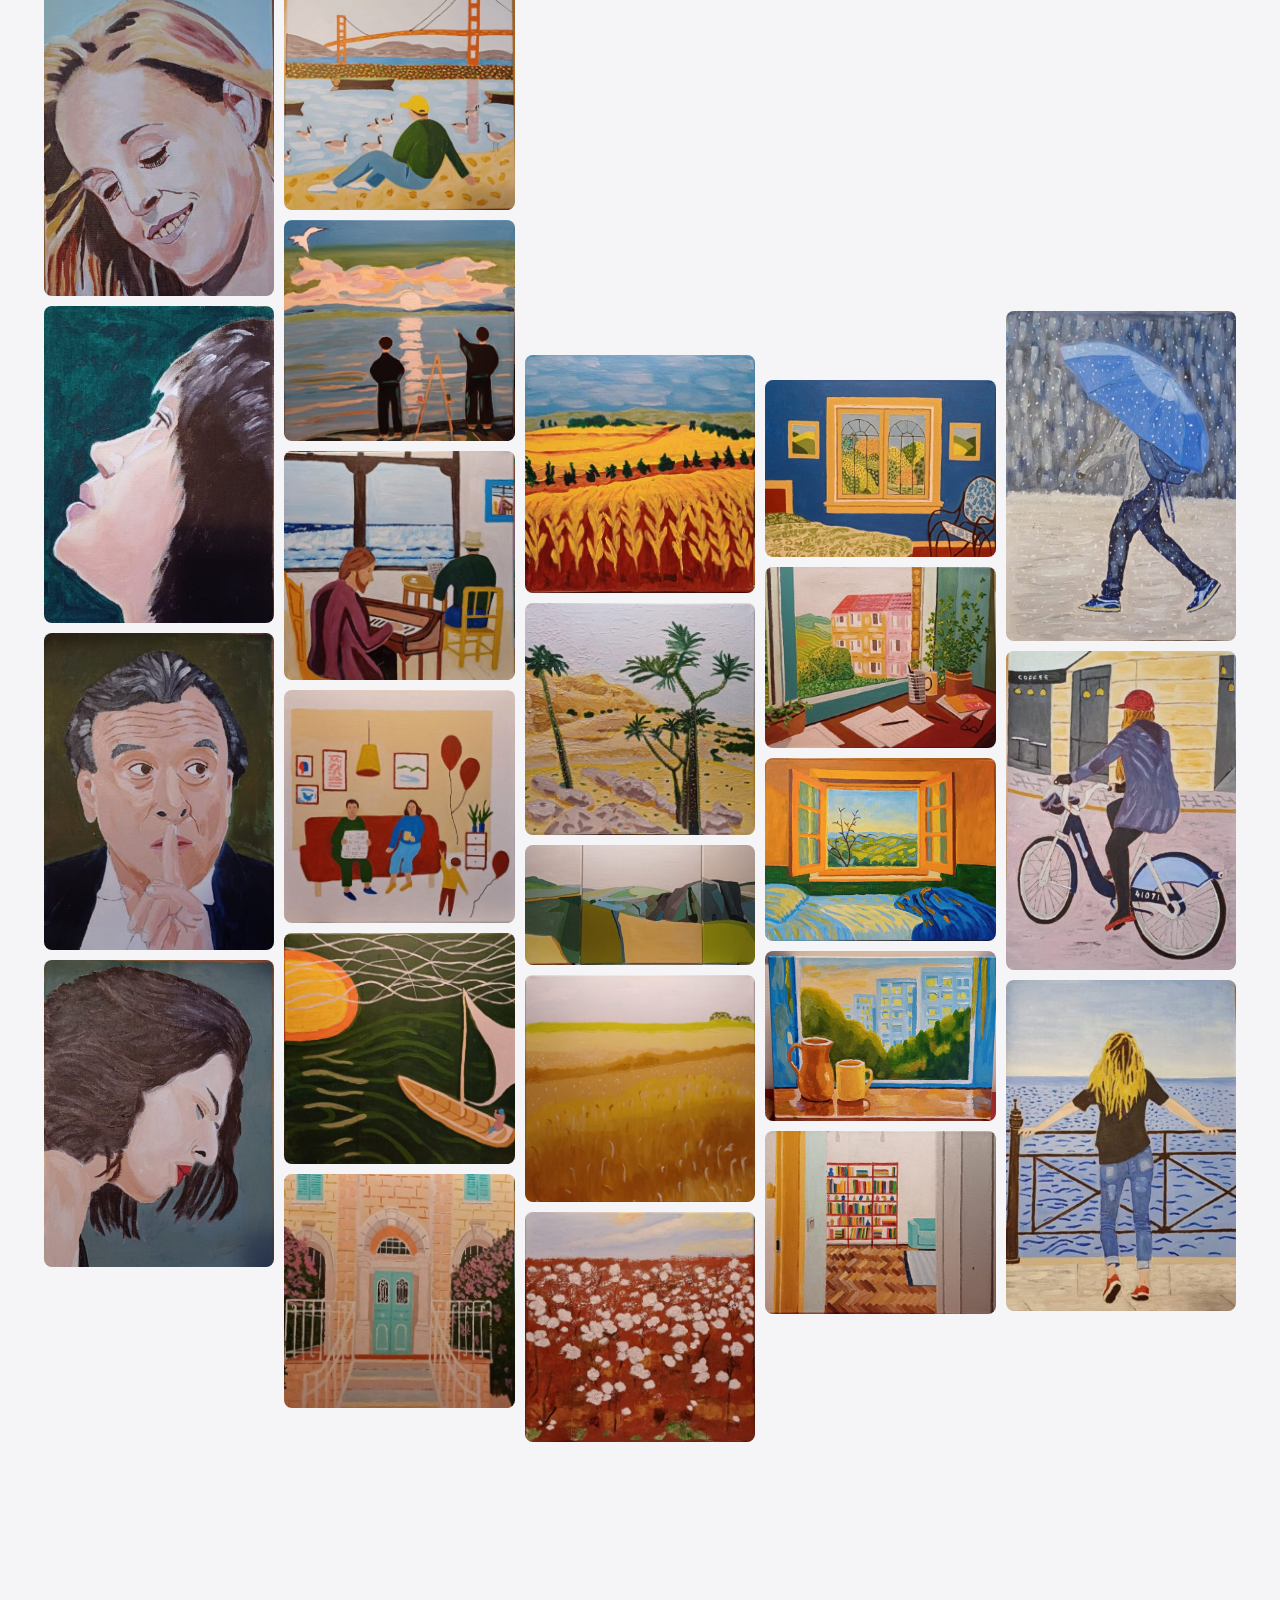
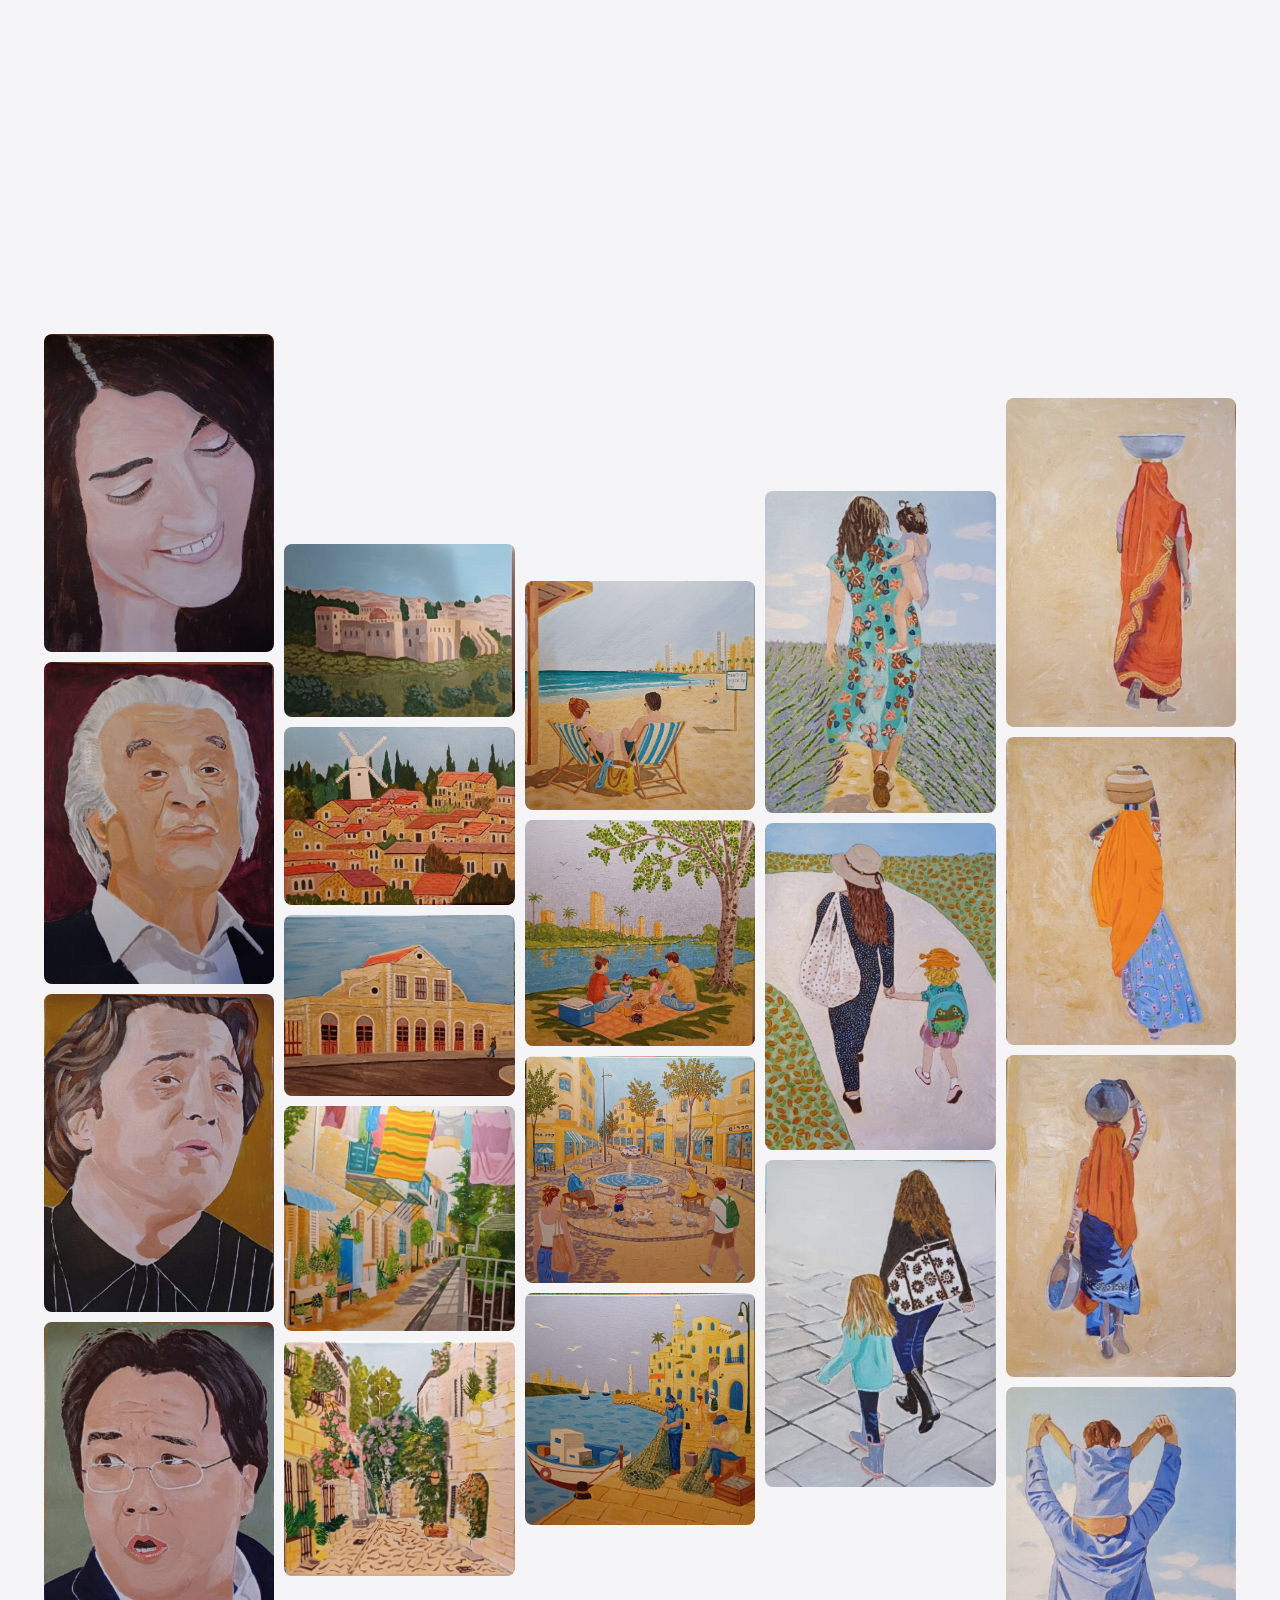
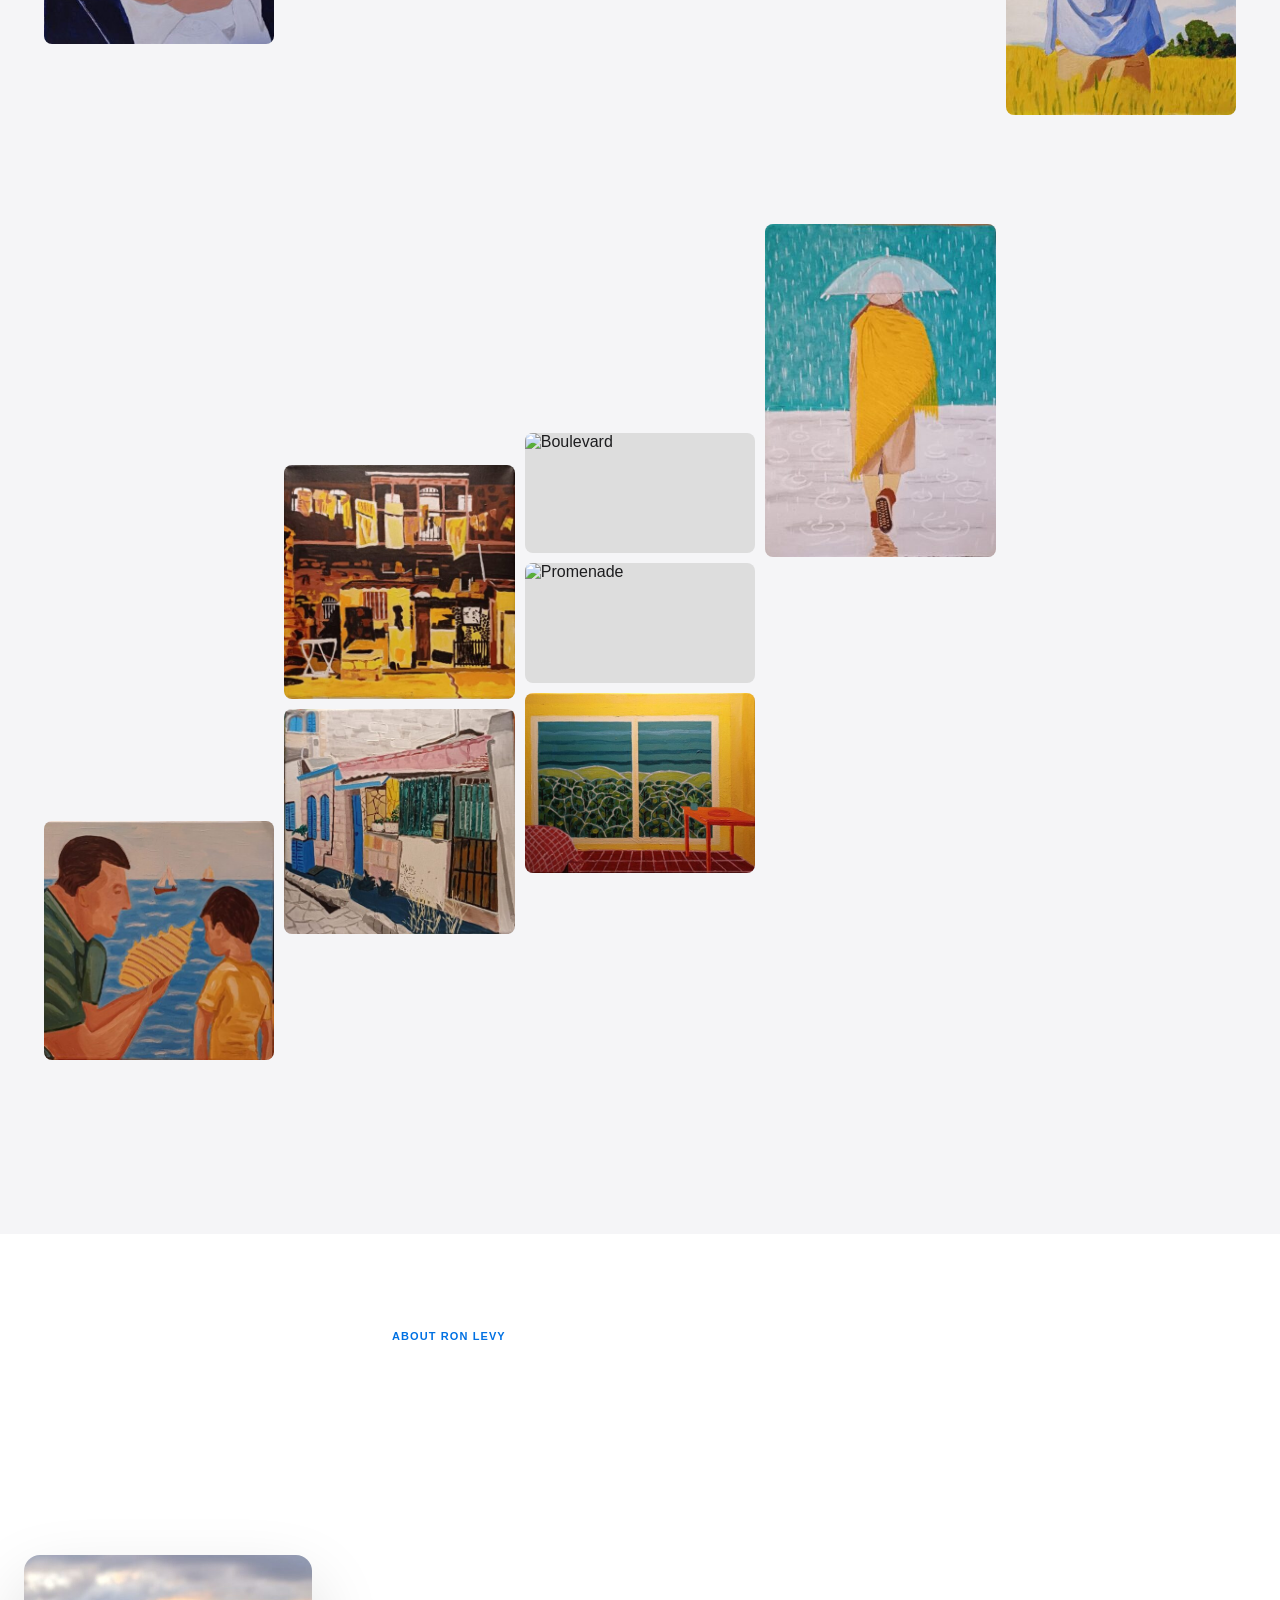
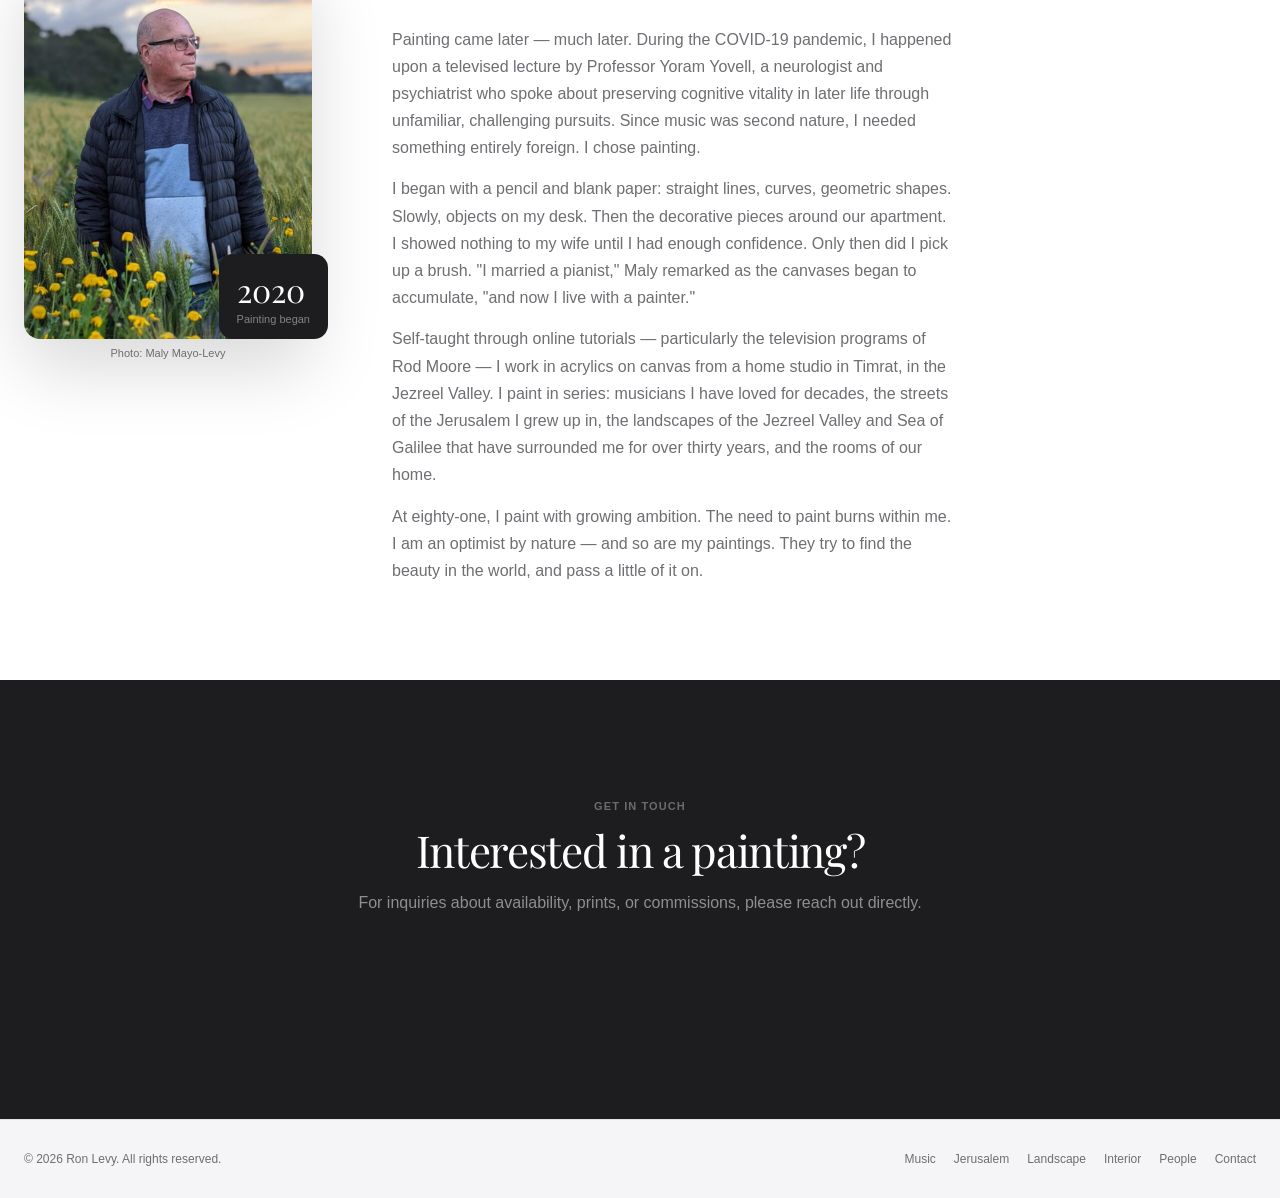
==== commit 8c92b594: "Redesign homepage hero: cinematic "Cello to Canvas" with rotating featured canvas Replaces the split" ====
--- a/index.html
+++ b/index.html
@@ -23,12 +23,14 @@
   </script>
   <link rel="preconnect" href="https://fonts.googleapis.com">
   <link href="https://fonts.googleapis.com/css2?family=Playfair+Display:ital,wght@0,400;0,500;1,400&display=swap" rel="stylesheet">
+  <link href="https://fonts.googleapis.com/css2?family=Archivo:wght@400;500;600;700&display=swap" rel="stylesheet">
   <style>
     *, *::before, *::after { box-sizing: border-box; margin: 0; padding: 0; }
     :root {
       --white: #ffffff; --off-white: #f5f5f7; --dark: #1d1d1f;
       --mid-gray: #6e6e73; --accent: #0071e3; --nav-h: 52px;
       --serif: 'Playfair Display', Georgia, serif;
+      --meta: 'Archivo', -apple-system, 'Helvetica Neue', sans-serif;
       --sans: -apple-system, 'Helvetica Neue', sans-serif;
       --ease: cubic-bezier(0.16,1,0.3,1);
     }
@@ -57,23 +59,45 @@
     .mob-x { align-self: flex-end; background: none; border: none; font-size: 28px; cursor: pointer; padding: 8px; color: var(--dark); }
     .mob a { font-size: 22px; font-family: var(--serif); color: var(--dark); text-decoration: none; padding: 16px 8px; border-bottom: 1px solid rgba(0,0,0,0.08); }
 
-    /* HERO */
-    .hero { min-height: 100vh; display: grid; grid-template-columns: 1fr 1fr; overflow: hidden; }
-    .hero-left { display: flex; flex-direction: column; justify-content: center; padding: 80px 64px 80px 80px; }
-    .hero-right { display: grid; grid-template-columns: 1fr 1fr 1fr; grid-template-rows: 1fr 1fr 1fr; overflow: hidden; height: 100vh; position: relative; }
-    .hero-right img { width: 100%; height: 100%; object-fit: cover; display: block; transition: transform 0.7s var(--ease); }
-    .hero-right img:hover { transform: scale(1.05); }
-    .hero-right img:nth-child(1) { grid-column: span 2; grid-row: span 2; }
-    .hero-eyebrow { font-size: 11px; font-weight: 700; letter-spacing: 0.1em; text-transform: uppercase; color: var(--accent); margin-bottom: 22px; opacity: 0; animation: fadeUp 0.8s var(--ease) 0s forwards; text-align: left; }
-    .hero-h1 { font-family: var(--serif); font-size: clamp(40px, 5vw, 72px); font-weight: 400; line-height: 1.05; letter-spacing: -0.03em; max-width: 540px; opacity: 0; animation: fadeUp 0.9s var(--ease) 0.22s forwards; text-align: left; }
-    .hero-h1 em { font-style: italic; color: var(--mid-gray); }
-    .hero-sub { font-size: clamp(16px, 2.2vw, 20px); color: var(--mid-gray); max-width: 500px; line-height: 1.65; margin-top: 28px; font-weight: 300; opacity: 0; animation: fadeUp 0.9s var(--ease) 0.38s forwards; text-align: left; }
-    .hero-btns { display: flex; gap: 12px; margin-top: 40px; flex-wrap: wrap; justify-content: flex-start; opacity: 0; animation: fadeUp 0.8s var(--ease) 0.5s forwards; }
-    .hero-btn-dark { background: var(--dark); color: white; padding: 13px 26px; border-radius: 980px; font-size: 15px; font-weight: 500; text-decoration: none; transition: transform 0.2s, background 0.2s; }
-    .hero-btn-dark:hover { background: #3a3a3c; transform: scale(1.02); }
-    .btn-ghost { background: transparent; color: var(--accent); padding: 13px 26px; border-radius: 980px; font-size: 15px; font-weight: 500; text-decoration: none; border: 1.5px solid rgba(0,113,227,0.35); transition: all 0.2s; }
-    .btn-ghost:hover { border-color: var(--accent); transform: scale(1.02); }
-    @keyframes fadeUp { from { opacity: 0; transform: translateY(20px); } to { opacity: 1; transform: none; } }
+    /* HERO — Cello to Canvas */
+    .ch { position: relative; min-height: 100vh; display: grid; grid-template-columns: 1.05fr 1fr; overflow: hidden; background: radial-gradient(130% 100% at 74% 26%, #251d15 0%, #17130f 52%, #0c0a08 100%); color: #efe6d6; }
+    .ch-staff { position: absolute; inset: 0; z-index: 1; opacity: .5; pointer-events: none; background: repeating-linear-gradient(0deg, transparent 0 33px, rgba(201,162,75,.09) 33px 34px); -webkit-mask-image: radial-gradient(120% 80% at 60% 40%, #000 0%, transparent 72%); mask-image: radial-gradient(120% 80% at 60% 40%, #000 0%, transparent 72%); animation: chDrift 26s ease-in-out infinite alternate; }
+    @keyframes chDrift { from { transform: translateX(-2%); } to { transform: translateX(2%); } }
+    .ch-left { position: relative; z-index: 5; display: flex; flex-direction: column; justify-content: center; padding: 96px clamp(40px, 5.5vw, 104px) 80px; }
+    .ch-kick { font-family: var(--meta); font-size: 11px; font-weight: 600; letter-spacing: .3em; text-transform: uppercase; color: #c9a24b; margin-bottom: 30px; display: flex; align-items: center; gap: 14px; opacity: 0; animation: chUp .8s var(--ease) .05s forwards; }
+    .ch-kick::before { content: ""; width: 34px; height: 1px; background: #c9a24b; }
+    .ch-h1 { font-family: var(--serif); font-weight: 400; font-size: clamp(42px, 5.4vw, 82px); line-height: 1.05; letter-spacing: -.02em; color: #f4ecdc; opacity: 0; animation: chUp .9s var(--ease) .18s forwards; }
+    .ch-h1 em { font-style: italic; color: #d7b25f; }
+    .ch-p { font-size: clamp(14.5px, 1.15vw, 16.5px); line-height: 1.8; color: #b8aa93; max-width: 42ch; margin-top: 30px; font-weight: 400; opacity: 0; animation: chUp .9s var(--ease) .34s forwards; }
+    .ch-btns { display: flex; gap: 16px; align-items: center; margin-top: 40px; flex-wrap: wrap; opacity: 0; animation: chUp .8s var(--ease) .5s forwards; }
+    .ch-b1 { background: linear-gradient(180deg, #d9b45f, #b8933f); color: #20180c; padding: 15px 30px; border-radius: 100px; font-size: 13.5px; font-weight: 700; letter-spacing: .02em; text-decoration: none; transition: transform .3s, box-shadow .3s; box-shadow: 0 10px 30px -10px rgba(201,162,75,.6); }
+    .ch-b1:hover { transform: translateY(-2px); box-shadow: 0 16px 40px -12px rgba(201,162,75,.75); }
+    .ch-b2 { color: #e6d9bf; font-size: 13.5px; font-weight: 600; text-decoration: none; border-bottom: 1.5px solid rgba(230,217,191,.3); padding-bottom: 3px; transition: color .3s, border-color .3s; }
+    .ch-b2:hover { color: #fff; border-color: #c9a24b; }
+    .ch-right { position: relative; z-index: 5; display: flex; flex-direction: column; align-items: center; justify-content: center; padding: 96px 40px 60px; }
+    .ch-glow { position: absolute; width: 70%; height: 60%; top: 22%; border-radius: 50%; background: radial-gradient(circle, rgba(201,162,75,.28), transparent 68%); filter: blur(20px); z-index: 0; }
+    .ch-frame { position: relative; z-index: 1; width: min(37vw, 430px); height: min(58vh, 540px); background: #efe6d3; padding: 16px; border-radius: 2px; box-shadow: 0 40px 80px -24px rgba(0,0,0,.85), 0 0 0 1px rgba(201,162,75,.35), 0 0 0 7px #1b1610, 0 0 0 8px rgba(201,162,75,.28); animation: chFloat 7s ease-in-out infinite; }
+    @keyframes chFloat { 0%, 100% { transform: translateY(0); } 50% { transform: translateY(-9px); } }
+    .ch-mat { position: relative; width: 100%; height: 100%; overflow: hidden; background: #e7dcc6; }
+    .ch-mat img { position: absolute; inset: 0; width: 100%; height: 100%; object-fit: cover; opacity: 0; transition: opacity .9s ease; }
+    .ch-mat img.on { opacity: 1; }
+    .ch-plaque { position: relative; z-index: 1; margin-top: 24px; text-align: center; width: min(37vw, 430px); }
+    .ch-ptitle { font-family: var(--serif); font-style: italic; font-size: 22px; color: #f2e9d7; min-height: 28px; transition: opacity .4s; }
+    .ch-pmeta { font-family: var(--meta); font-size: 10.5px; letter-spacing: .22em; text-transform: uppercase; color: #9a8d75; margin-top: 8px; }
+    .ch-bar { position: relative; height: 2px; background: rgba(201,162,75,.18); margin: 18px auto 0; border-radius: 2px; overflow: hidden; max-width: 280px; }
+    .ch-fill { position: absolute; left: 0; top: 0; bottom: 0; width: 0; background: #c9a24b; }
+    .ch-count { font-family: var(--meta); font-size: 10.5px; letter-spacing: .2em; color: #c9a24b; margin-top: 12px; font-variant-numeric: tabular-nums; }
+    @keyframes chUp { from { opacity: 0; transform: translateY(22px); } to { opacity: 1; transform: none; } }
+    @media (max-width: 860px) {
+      .ch { grid-template-columns: 1fr; grid-template-rows: 1fr auto; text-align: center; }
+      .ch-left { padding: 104px 24px 20px; align-items: center; }
+      .ch-kick { justify-content: center; }
+      .ch-p { margin-left: auto; margin-right: auto; }
+      .ch-btns { justify-content: center; }
+      .ch-right { padding: 12px 24px 60px; }
+      .ch-frame { width: min(74vw, 300px); height: min(46vh, 400px); }
+      .ch-plaque { width: min(74vw, 320px); }
+    }
 
     /* QUOTE */
     .quote { background: var(--dark); padding: 88px 24px; text-align: center; }
@@ -272,22 +296,28 @@
 </div>
 
 <!-- HERO -->
-<section class="hero">
-  <div class="hero-left">
-    <p class="hero-eyebrow">The Paintings of Ron Levy</p>
-    <h1 class="hero-h1">Music.<br><em>Landscape.</em><br>Memory.</h1>
-    <p class="hero-sub">A self-taught painter. Pianist. A life redrawn — stroke by stroke — beginning in the middle of a pandemic.</p>
-    <div class="hero-btns">
-      <a href="#gallery" class="hero-btn-dark">Explore all works</a>
-      <a href="#about" class="btn-ghost">Read the story</a>
-    </div>
-  </div>
-  <div class="hero-right">
-    <img src="Ron%20Levy%20%E2%80%94%20Paintings_files/Interior-with-view-3-1024x869-640x480.jpeg" alt="Interior with View" loading="eager">
-    <img src="Ron%20Levy%20%E2%80%94%20Paintings_files/Interior-with-view-5-1024x790-640x480.jpeg" alt="Interior" loading="eager">
-    <img src="Ron%20Levy%20%E2%80%94%20Paintings_files/Sea-Abstract-2-1007x1024-640x480.jpeg" alt="Sea of Galilee" loading="eager">
-    <img src="Ron%20Levy%20%E2%80%94%20Paintings_files/WhatsApp-Image-2025-09-27-at-22.52.55-1-731x1024-640x480.jpeg" alt="Figure" loading="eager">
-    <img src="Ron%20Levy%20%E2%80%94%20Paintings_files/WhatsApp-Image-2025-08-26-at-10.54.58-1005x1024-640x480.jpeg" alt="Jerusalem" loading="eager">
+<section class="ch" id="chHero">
+  <div class="ch-staff"></div>
+  <div class="ch-left">
+    <p class="ch-kick">Ron Levy · Israeli Painter</p>
+    <h1 class="ch-h1">A lifetime in music.<br>At seventy-six,<br>he began to <em>paint.</em></h1>
+    <p class="ch-p">Ron Levy spent his years as a cellist and music academic. Then, in the quiet of a pandemic, he traded the bow for a brush — and hasn't stopped since.</p>
+    <div class="ch-btns">
+      <a href="#gallery" class="ch-b1">Enter the gallery</a>
+      <a href="#about" class="ch-b2">The story →</a>
+    </div>
+  </div>
+  <div class="ch-right">
+    <div class="ch-glow"></div>
+    <div class="ch-frame">
+      <div class="ch-mat" id="chMat"></div>
+    </div>
+    <div class="ch-plaque">
+      <div class="ch-ptitle" id="chTitle">Sea of Galilee</div>
+      <div class="ch-pmeta">Acrylic on canvas</div>
+      <div class="ch-bar"><div class="ch-fill" id="chFill"></div></div>
+      <div class="ch-count" id="chCount">No. 01 / 05</div>
+    </div>
   </div>
 </section>
 
@@ -301,7 +331,7 @@
 <div class="story">
   <div class="story-copy">
     <p class="label">The Beginning</p>
-    <h2>A blank canvas<br>at seventy</h2>
+    <h2>A blank canvas<br>at seventy-six</h2>
     <p>Inspired by Professor Yoram Yovell's lecture on preserving cognitive vitality, Ron Levy picked up a pencil for the first time — secretly tracing diagonal lines on plain paper. He had never sketched, never held a brush.</p>
     <p>As a musician who started studying cello at eight, he sought something entirely foreign. Within weeks he was painting on canvas — trees, clouds, water, reflections. Several hours every day.</p>
   </div>
@@ -772,6 +802,42 @@
   </div>
 </div>
 
+<script>
+/* HERO — rotating featured canvas (Cello to Canvas) */
+(function () {
+  var P = 'Ron Levy — Paintings_files/', U = 'new painting/urban/';
+  var feature = [
+    { src: P + 'Sea-Abstract-2-1007x1024-640x480.jpeg', title: 'Sea of Galilee' },
+    { src: P + 'Yo-Yo-Ma-731x1024-640x480.jpeg', title: 'Yo-Yo Ma' },
+    { src: U + 'Jaffa Port.jpg', title: 'Jaffa Port' },
+    { src: P + '20250106_130034-1-1024x1007-640x480.jpg', title: 'Emek Yizrael' },
+    { src: P + 'Interior-with-view-3-1024x869-640x480.jpeg', title: 'Interior with a View' }
+  ];
+  var mat = document.getElementById('chMat');
+  if (!mat) return;
+  var imgs = feature.map(function (f, i) {
+    var im = new Image();
+    im.src = encodeURI(f.src); im.alt = f.title; im.loading = i === 0 ? 'eager' : 'lazy';
+    if (i === 0) im.className = 'on';
+    mat.appendChild(im); return im;
+  });
+  var title = document.getElementById('chTitle'), count = document.getElementById('chCount'), fill = document.getElementById('chFill');
+  var fi = 0, timer = null, DUR = 4600;
+  function set(n) {
+    imgs[fi].classList.remove('on'); fi = n; imgs[fi].classList.add('on');
+    title.style.opacity = 0;
+    setTimeout(function () { title.textContent = feature[fi].title; title.style.opacity = 1; }, 260);
+    count.textContent = 'No. ' + String(fi + 1).padStart(2, '0') + ' / 0' + feature.length;
+    fill.style.transition = 'none'; fill.style.width = '0';
+    requestAnimationFrame(function () { requestAnimationFrame(function () { fill.style.transition = 'width ' + DUR + 'ms linear'; fill.style.width = '100%'; }); });
+  }
+  function play() { timer = setInterval(function () { set((fi + 1) % feature.length); }, DUR); }
+  var hero = document.getElementById('chHero');
+  hero.addEventListener('mouseenter', function () { clearInterval(timer); fill.style.transition = 'none'; });
+  hero.addEventListener('mouseleave', function () { set(fi); play(); });
+  set(0); play();
+})();
+</script>
 <script src="ron-levy.js"></script>
 </body>
 </html>
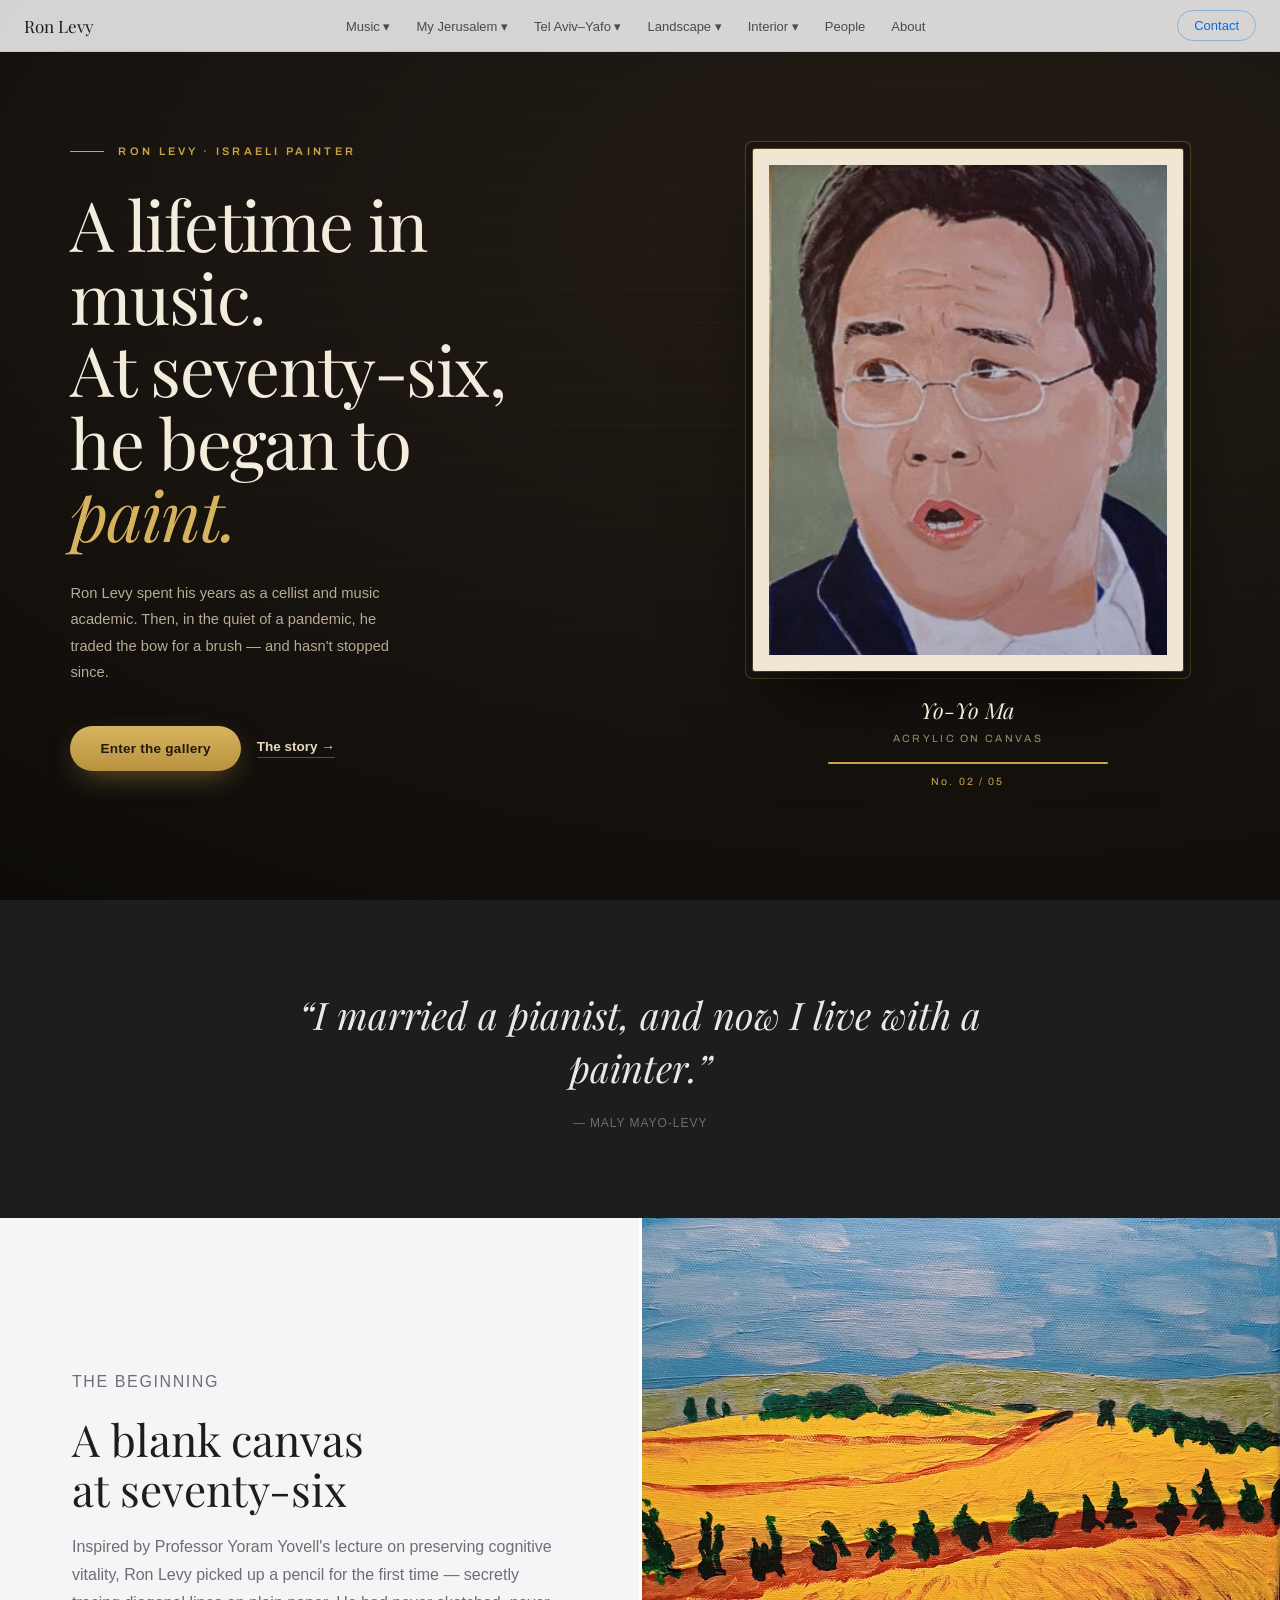
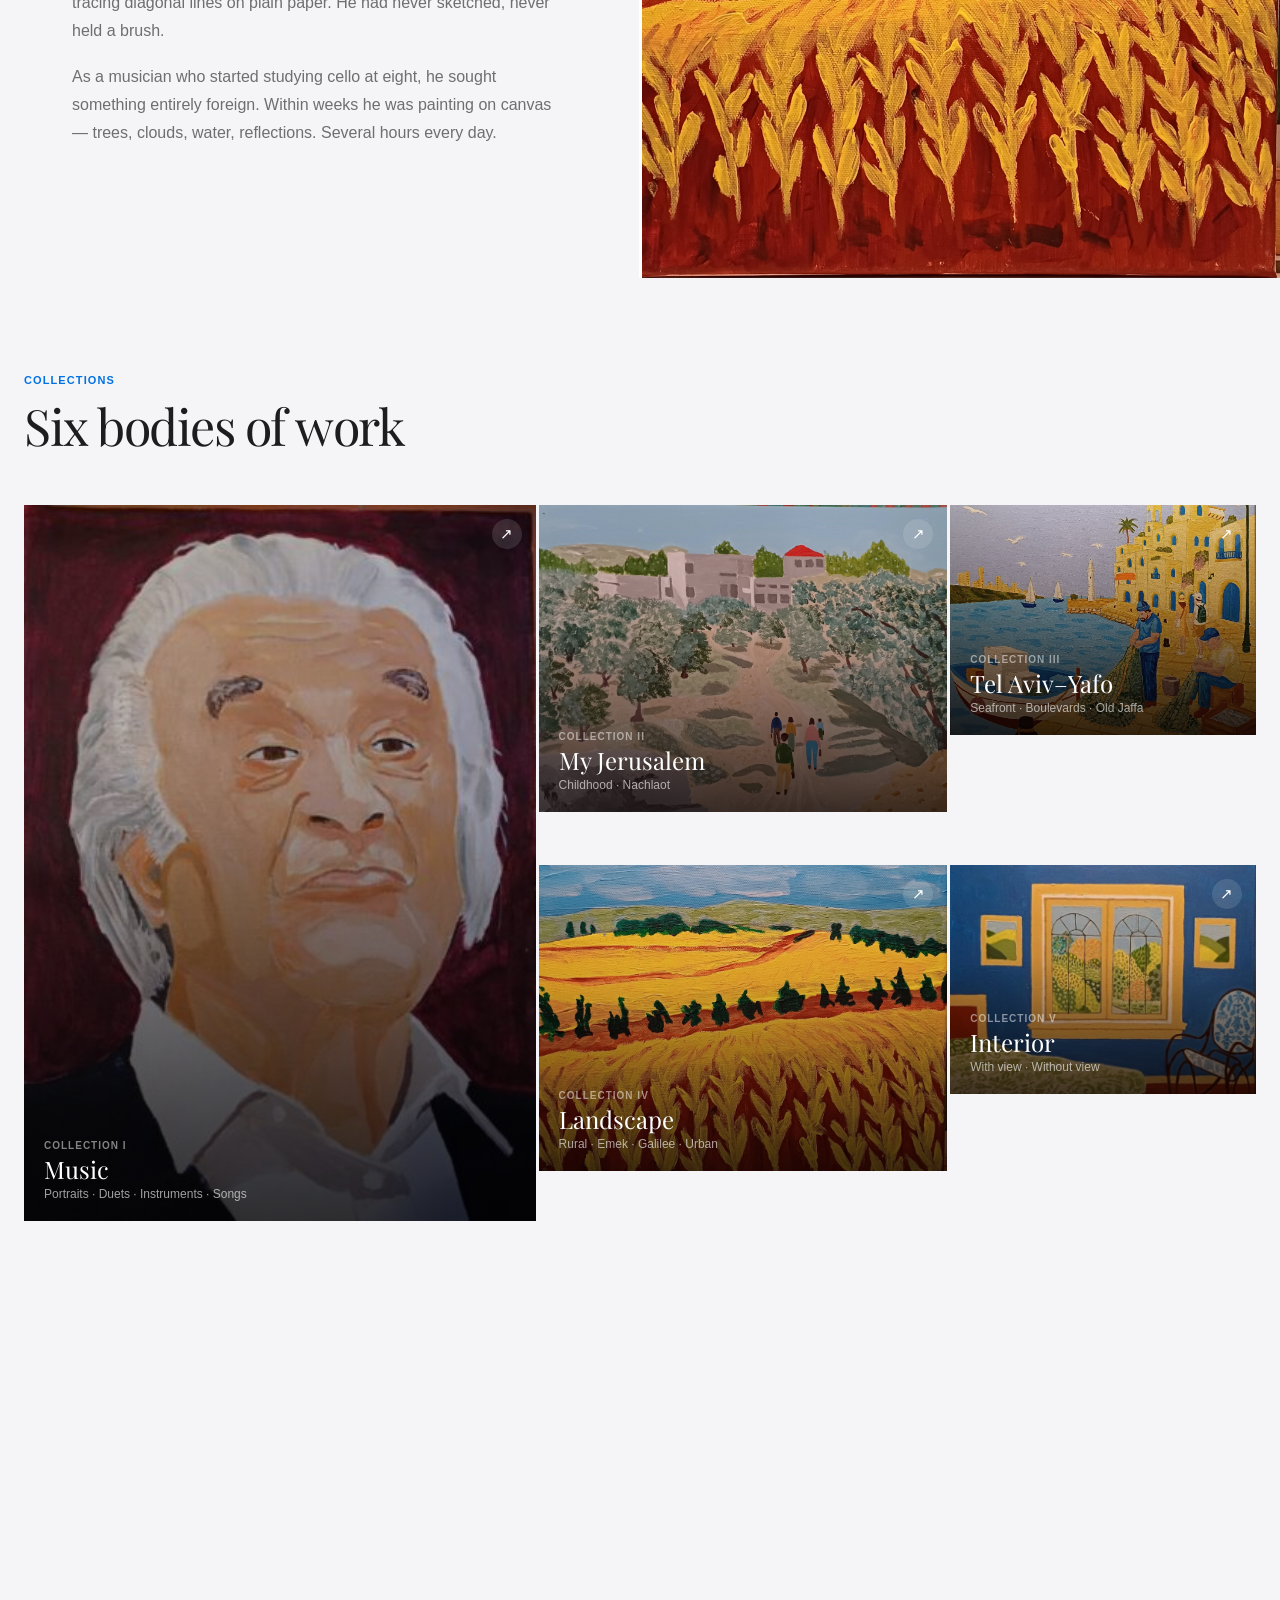
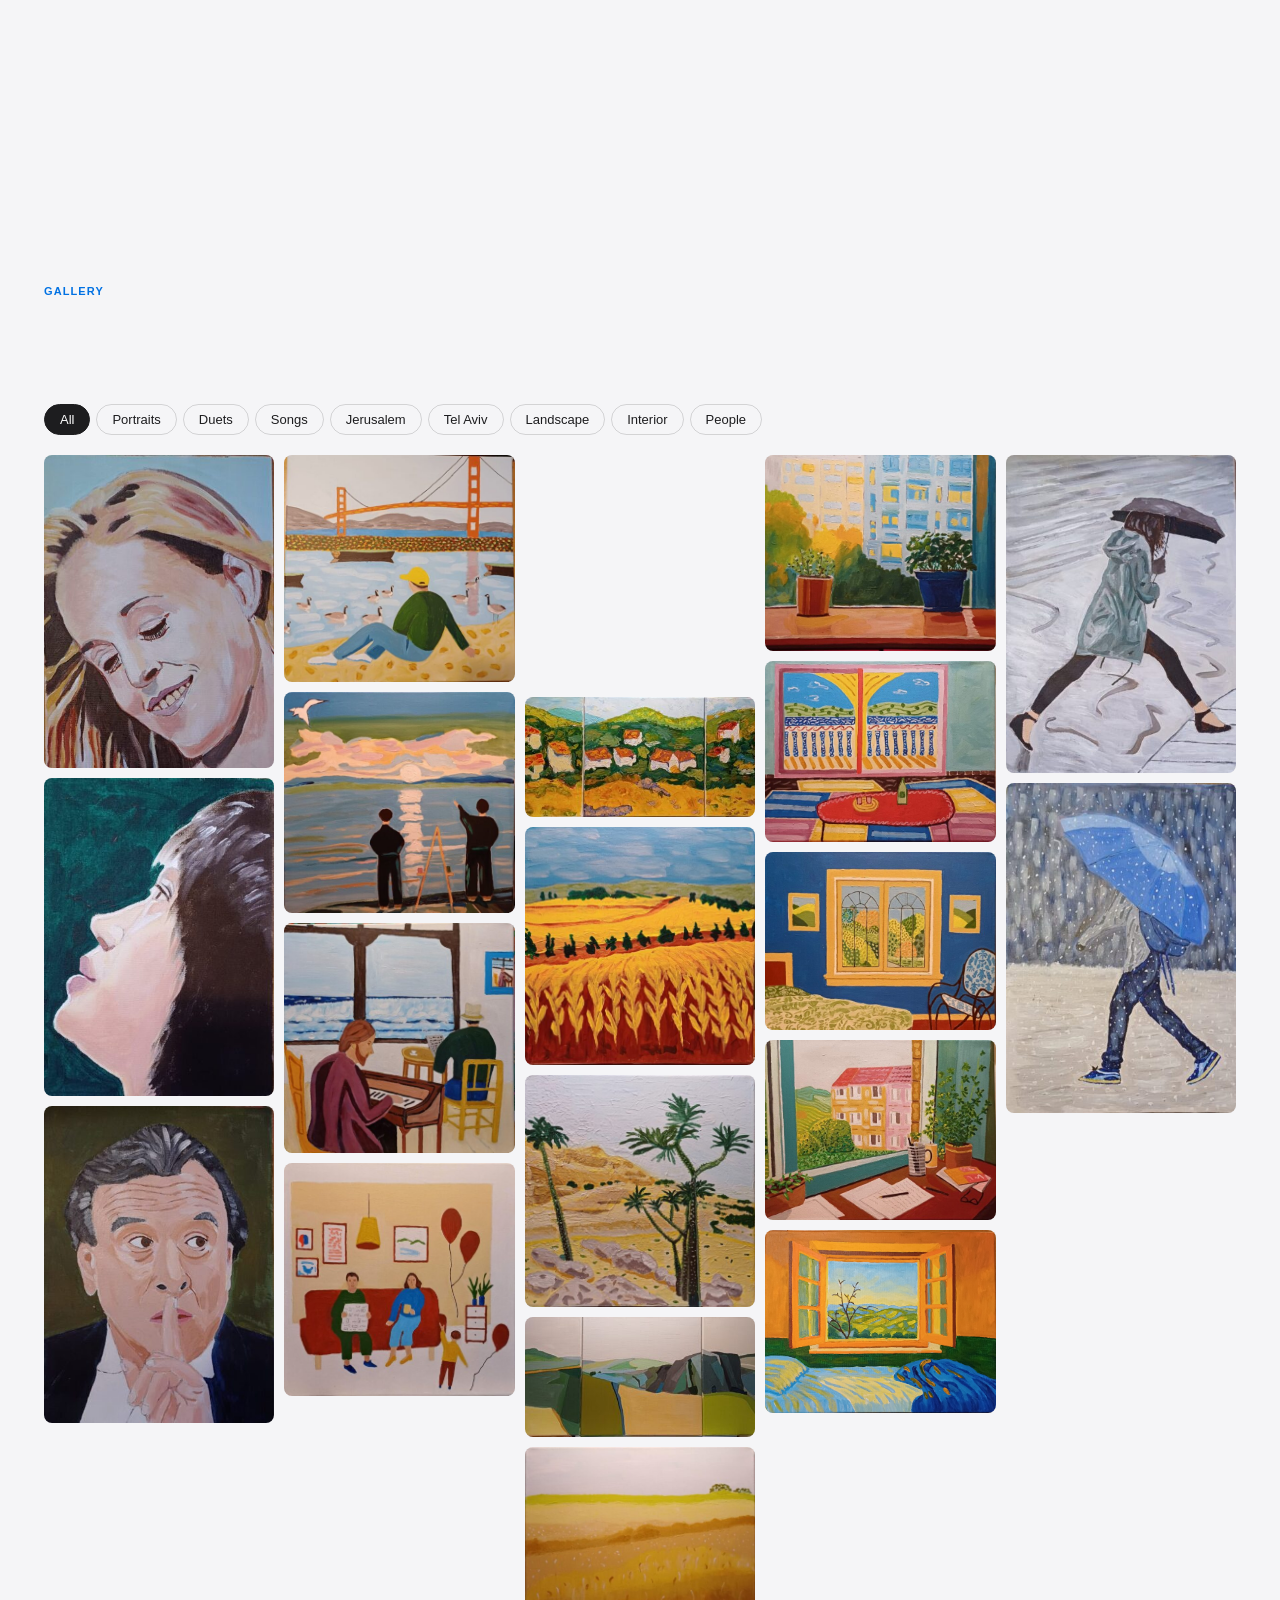
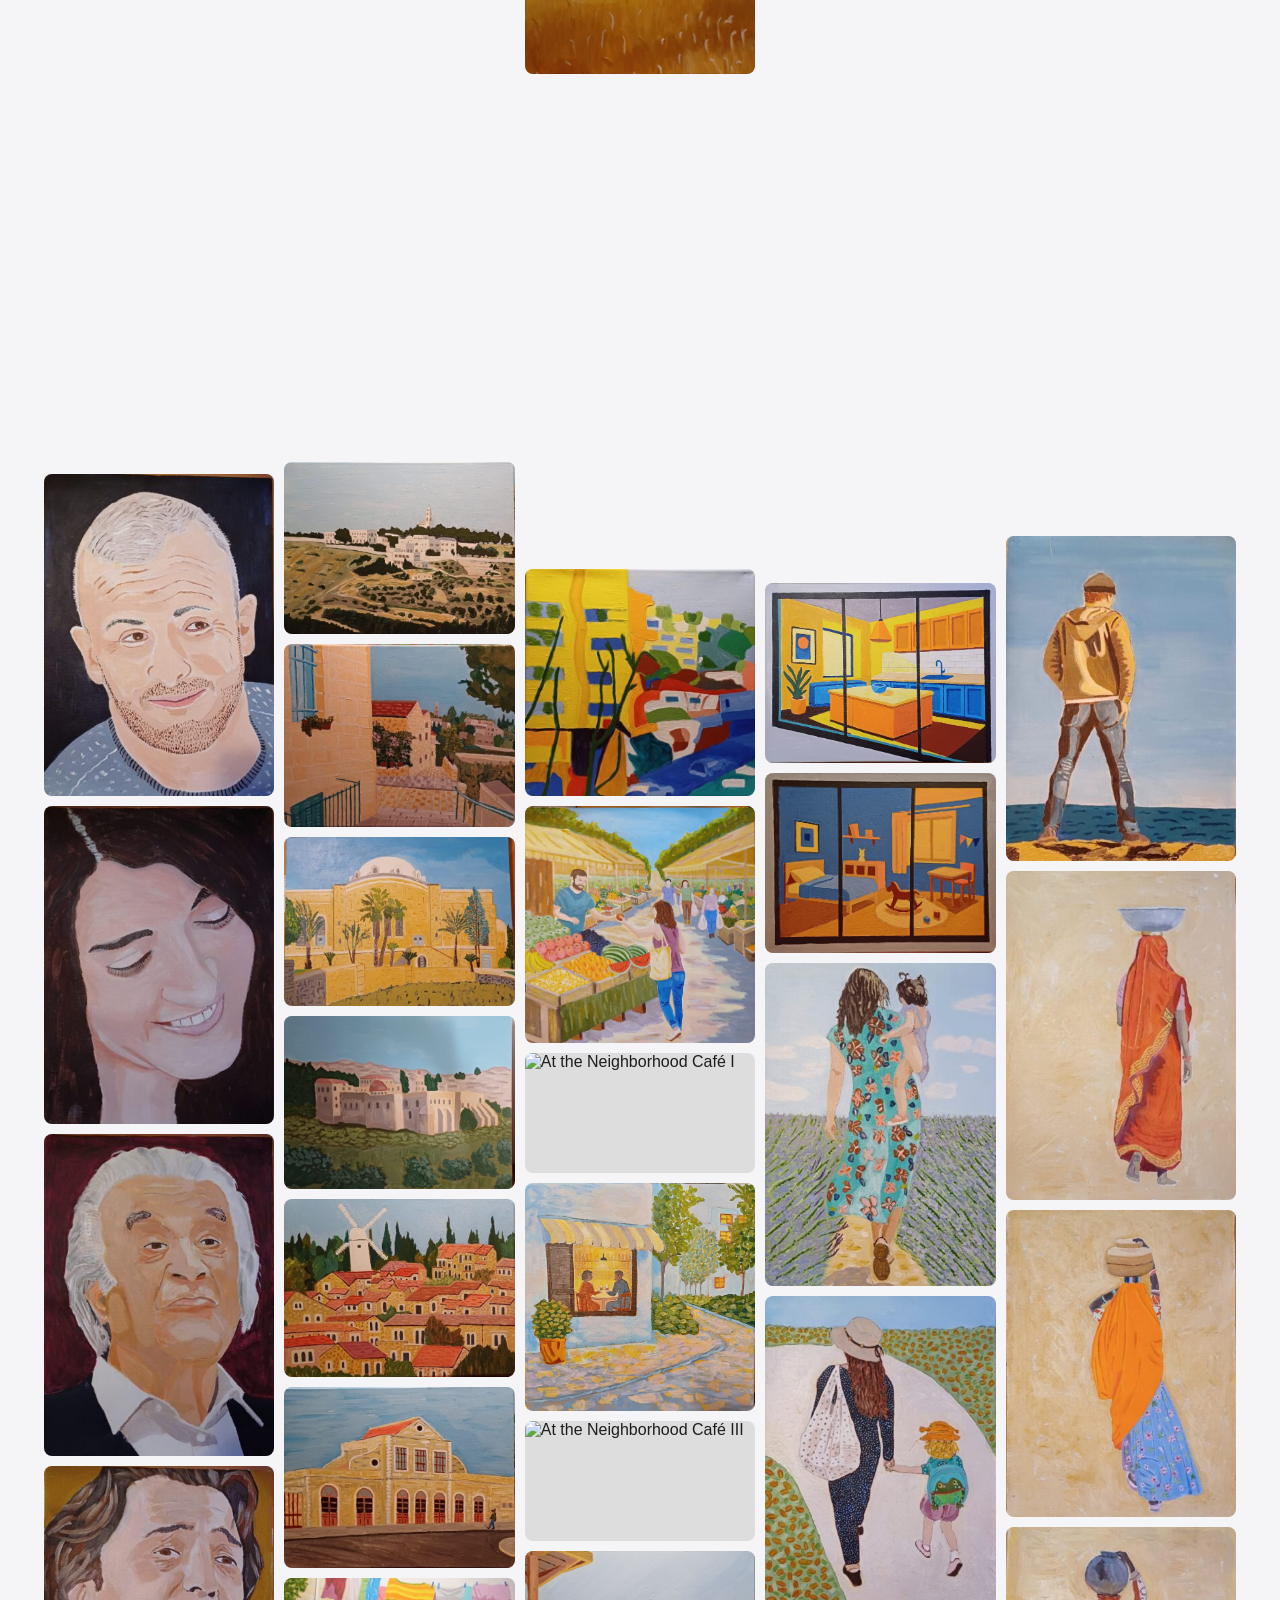
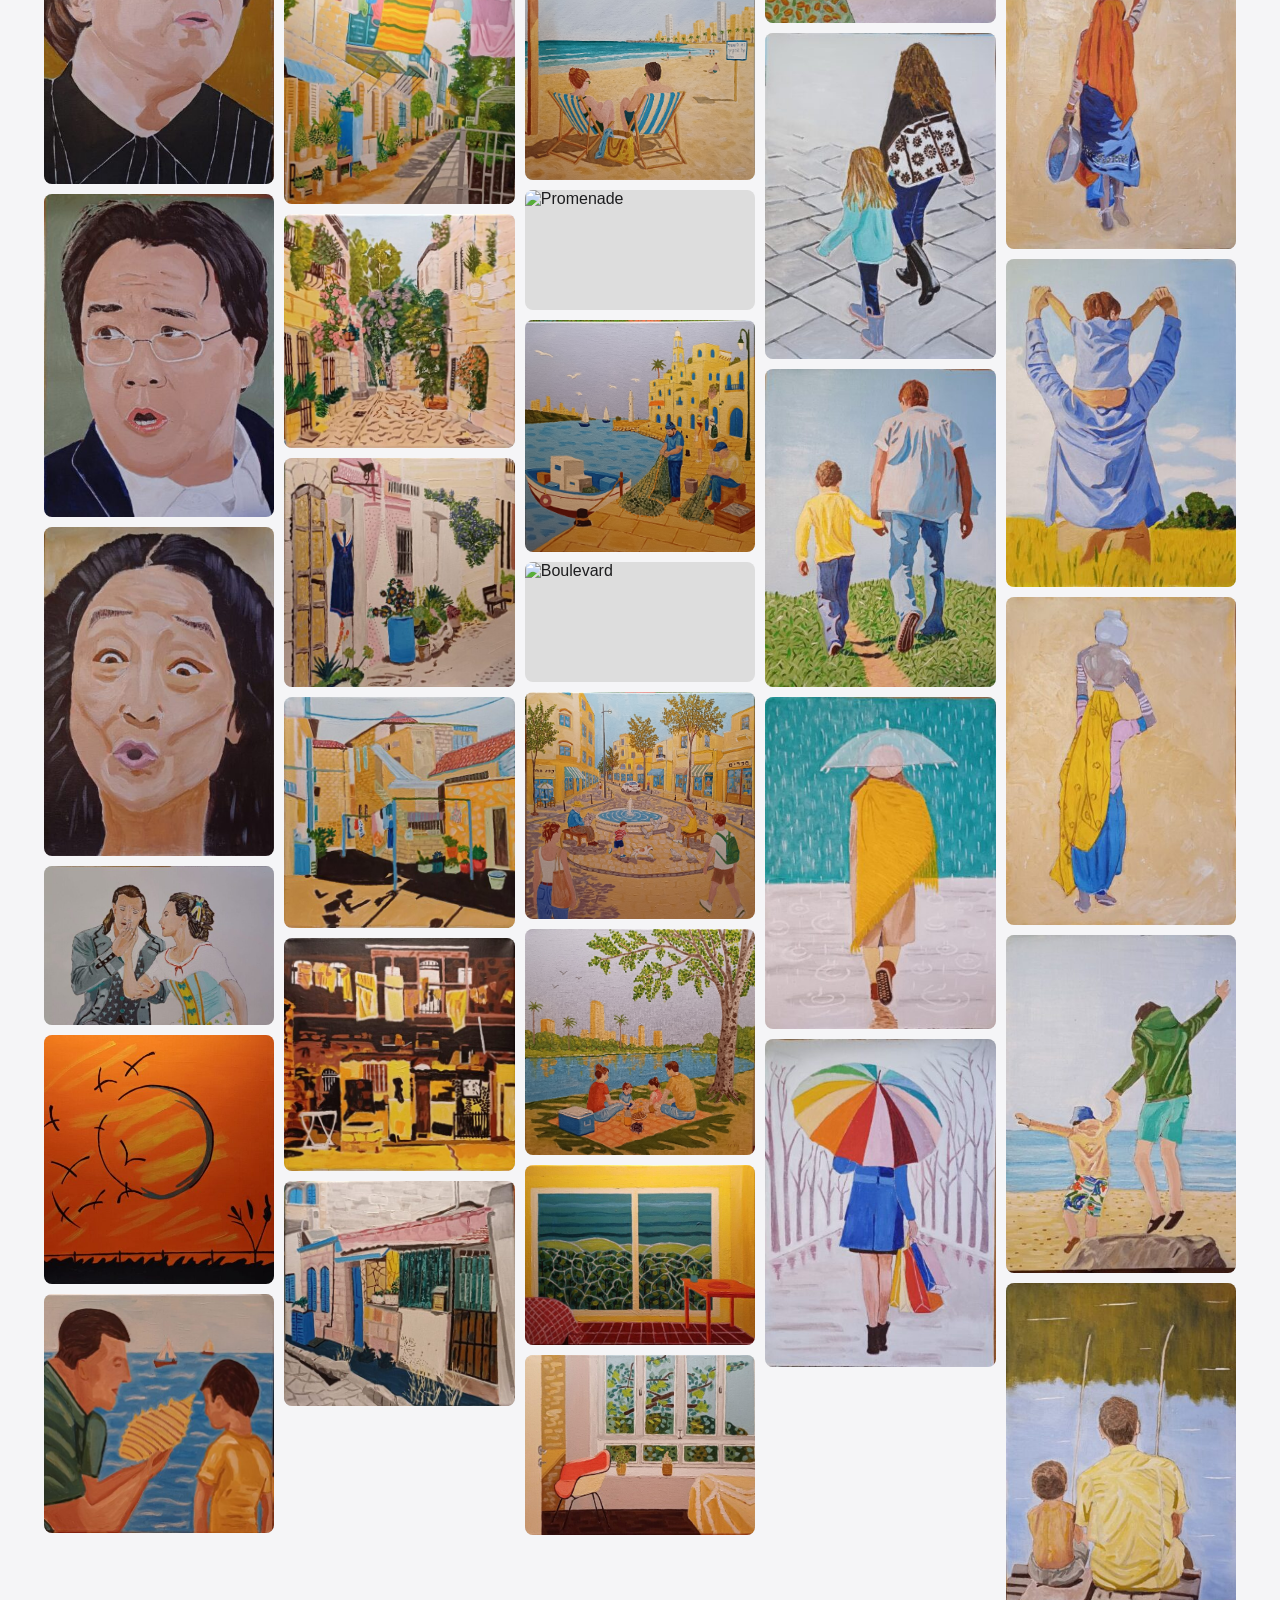
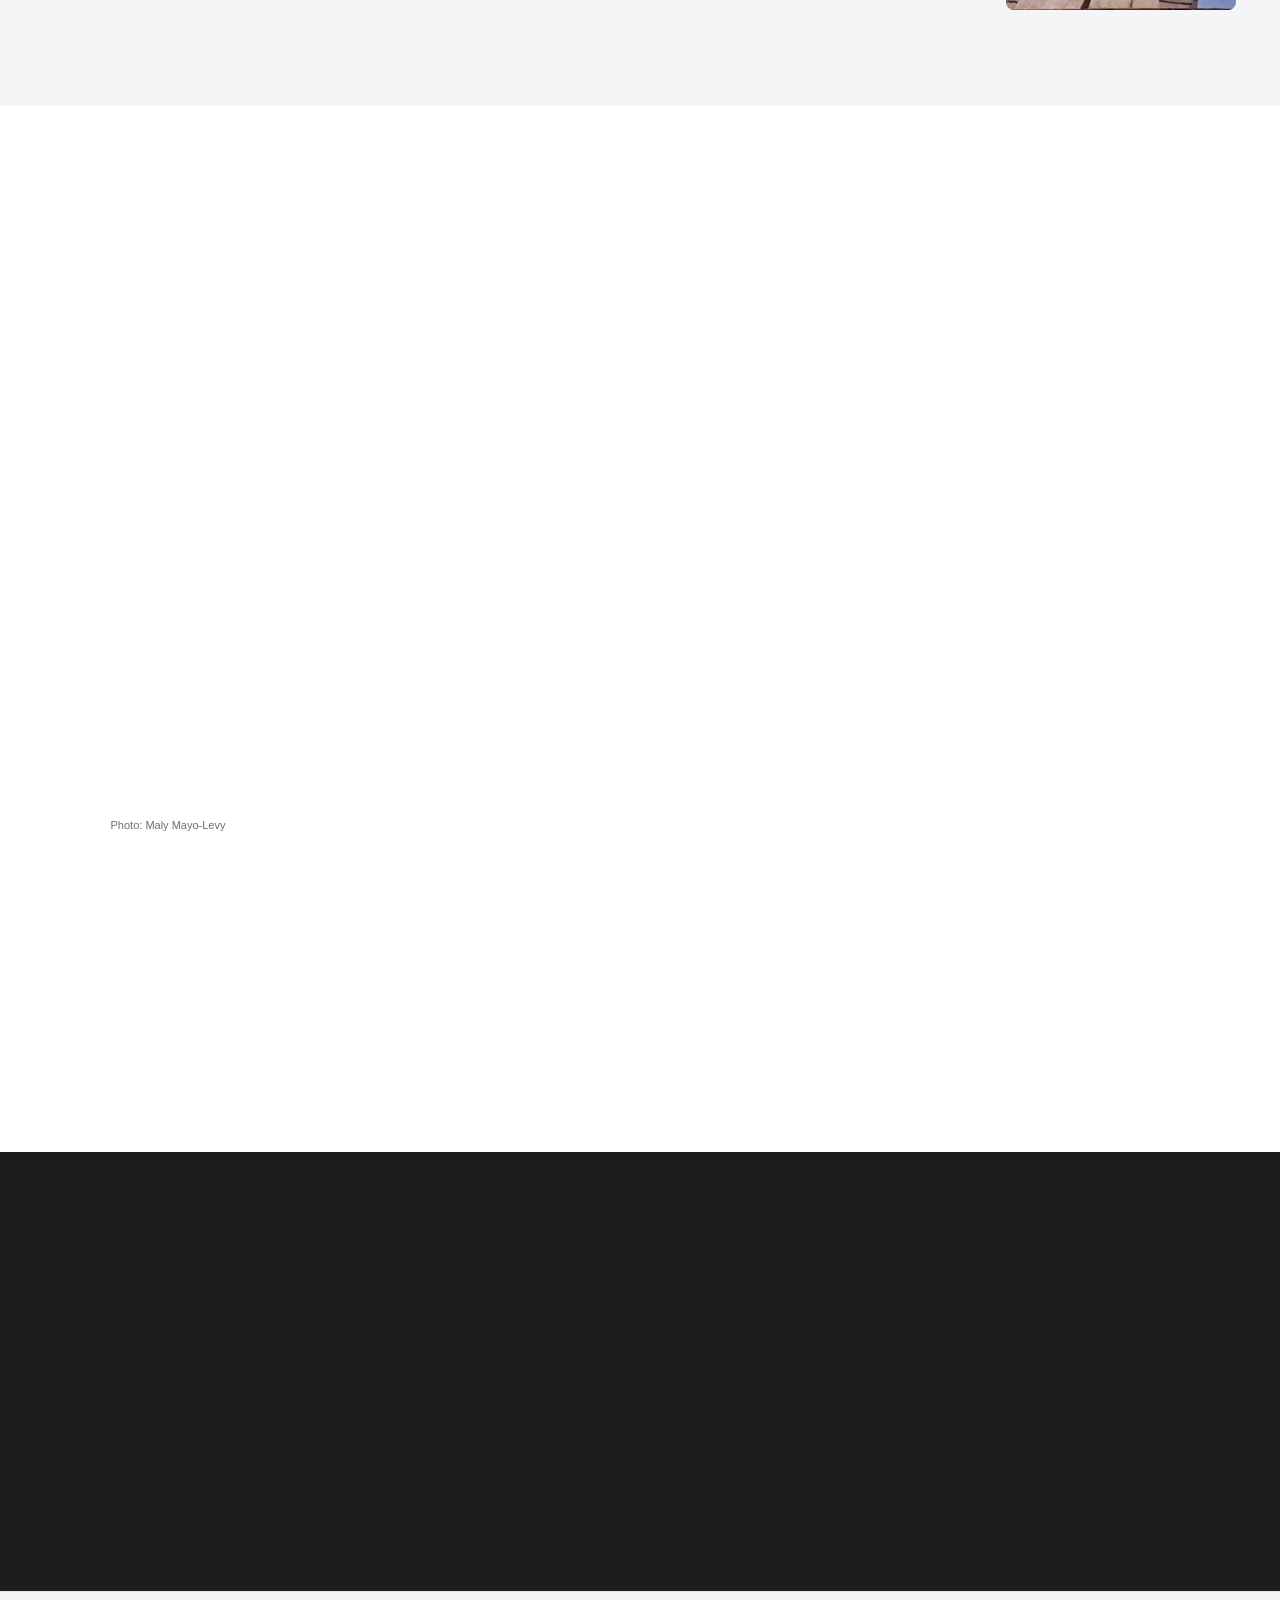
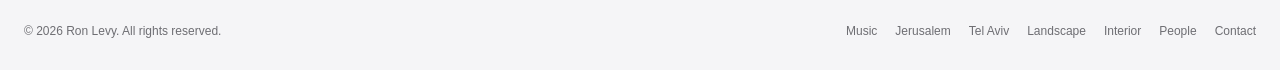
==== commit 603a3317: "Add Tel Aviv–Yafo as its own collection spotlight Creates tel-aviv.html (mirrors the Jerusalem colle" ====
--- a/index.html
+++ b/index.html
@@ -131,6 +131,8 @@
     .cc:nth-child(3) { grid-column: span 3; aspect-ratio: 4/3; }
     .cc:nth-child(4) { grid-column: span 4; aspect-ratio: 4/3; }
     .cc:nth-child(5) { grid-column: span 3; aspect-ratio: 4/3; }
+    .cc:nth-child(6) { grid-column: span 12; aspect-ratio: 21/8; }
+    .cc:nth-child(6) img { object-position: center 32%; }
     .cc-ov { position: absolute; inset: 0; background: linear-gradient(to top, rgba(0,0,0,0.72) 0%, rgba(0,0,0,0.12) 60%, transparent 100%); }
     .cc-cat { font-size: 10px; font-weight: 700; letter-spacing: 0.1em; text-transform: uppercase; color: rgba(255,255,255,0.5); margin-bottom: 4px; }
     .cc-name { font-family: var(--serif); font-size: 24px; color: white; line-height: 1.2; }
@@ -202,13 +204,14 @@
       .about { grid-template-columns: 1fr; }
       .g-grid { columns: 3; }
       .coll-grid { grid-template-columns: 1fr 1fr; gap: 4px; }
-      .cc:nth-child(1), .cc:nth-child(2), .cc:nth-child(3), .cc:nth-child(4), .cc:nth-child(5) {
+      .cc:nth-child(1), .cc:nth-child(2), .cc:nth-child(3), .cc:nth-child(4), .cc:nth-child(5), .cc:nth-child(6) {
         grid-column: span 1;
         grid-row: span 1;
         min-height: 0;
         aspect-ratio: 3/4;
       }
       .cc:nth-child(1) { grid-column: span 2; aspect-ratio: 16/7; }
+      .cc:nth-child(6) { grid-column: span 2; aspect-ratio: 16/7; }
     }
     @media (max-width: 768px) {
       nav .nav-links, nav .nav-cta { display: none; }
@@ -221,7 +224,7 @@
       .gi { min-height: 200px; }
       .gi img { min-height: 200px; }
       .coll-grid { grid-template-columns: 1fr; }
-      .cc:nth-child(1), .cc:nth-child(2), .cc:nth-child(3), .cc:nth-child(4), .cc:nth-child(5) {
+      .cc:nth-child(1), .cc:nth-child(2), .cc:nth-child(3), .cc:nth-child(4), .cc:nth-child(5), .cc:nth-child(6) {
         grid-column: span 1;
         grid-row: span 1;
         min-height: 0;
@@ -261,6 +264,13 @@
       </div>
     </li>
     <li class="has-sub">
+      <a href="tel-aviv.html">Tel Aviv–Yafo ▾</a>
+      <div class="sub-menu">
+        <a href="tel-aviv.html?cat=seafront">Seafront</a>
+        <a href="tel-aviv.html?cat=streets">Streets &amp; Parks</a>
+      </div>
+    </li>
+    <li class="has-sub">
       <a href="landscape.html">Landscape ▾</a>
       <div class="sub-menu">
         <a href="landscape.html?cat=rural">Rural Landscape</a>
@@ -289,6 +299,7 @@
   <a href="#gallery" onclick="go('all');toggleMob()">All Works</a>
   <a href="music.html" onclick="toggleMob()">Music</a>
   <a href="jerusalem.html" onclick="toggleMob()">Jerusalem</a>
+  <a href="tel-aviv.html" onclick="toggleMob()">Tel Aviv–Yafo</a>
   <a href="landscape.html" onclick="toggleMob()">Landscape</a>
   <a href="interior.html" onclick="toggleMob()">Interior</a>
   <a href="people.html" onclick="toggleMob()">People</a>
@@ -344,7 +355,7 @@
 <section class="sec sec-id" id="collections" style="background:var(--off-white)">
   <div class="sec-hd">
     <p class="label">Collections</p>
-    <h2 class="sec-title">Five bodies of work</h2>
+    <h2 class="sec-title">Six bodies of work</h2>
   </div>
   <div class="coll-grid">
     <div class="cc" onclick="window.location='music.html'">
@@ -367,11 +378,21 @@
       </div>
       <div class="cc-arrow">↗</div>
     </div>
+    <div class="cc" onclick="window.location='tel-aviv.html'">
+      <img src="new%20painting/urban/Jaffa%20Port.jpg" alt="Tel Aviv–Yafo" loading="lazy">
+      <div class="cc-ov"></div>
+      <div style="position:absolute;bottom:20px;left:20px">
+        <div class="cc-cat">Collection III</div>
+        <div class="cc-name">Tel Aviv–Yafo</div>
+        <div class="cc-sub">Seafront · Boulevards · Old Jaffa</div>
+      </div>
+      <div class="cc-arrow">↗</div>
+    </div>
     <div class="cc" onclick="window.location='landscape.html'">
       <img src="Ron%20Levy%20%E2%80%94%20Paintings_files/20250106_224906.jpg" alt="Landscape" loading="lazy">
       <div class="cc-ov"></div>
       <div style="position:absolute;bottom:20px;left:20px">
-        <div class="cc-cat">Collection III</div>
+        <div class="cc-cat">Collection IV</div>
         <div class="cc-name">Landscape</div>
         <div class="cc-sub">Rural · Emek · Galilee · Urban</div>
       </div>
@@ -381,7 +402,7 @@
       <img src="Ron%20Levy%20%E2%80%94%20Paintings_files/Interior-with-view-5-1024x790-640x480.jpeg" alt="Interior" loading="lazy">
       <div class="cc-ov"></div>
       <div style="position:absolute;bottom:20px;left:20px">
-        <div class="cc-cat">Collection IV</div>
+        <div class="cc-cat">Collection V</div>
         <div class="cc-name">Interior</div>
         <div class="cc-sub">With view · Without view</div>
       </div>
@@ -391,7 +412,7 @@
       <img src="Ron%20Levy%20%E2%80%94%20Paintings_files/WhatsApp-Image-2025-09-27-at-22.52.55-4-722x1024-640x480.jpeg" alt="People" loading="lazy">
       <div class="cc-ov"></div>
       <div style="position:absolute;bottom:20px;left:20px">
-        <div class="cc-cat">Collection V</div>
+        <div class="cc-cat">Collection VI</div>
         <div class="cc-name">People</div>
         <div class="cc-sub">The human figure</div>
       </div>
@@ -415,6 +436,7 @@
     <button class="tab"            onclick="filter('duets',this)">Duets</button>
     <button class="tab"            onclick="filter('songs',this)">Songs</button>
     <button class="tab"            onclick="filter('jerusalem',this)">Jerusalem</button>
+    <button class="tab"            onclick="filter('telaviv',this)">Tel Aviv</button>
     <button class="tab"            onclick="filter('landscape',this)">Landscape</button>
     <button class="tab"            onclick="filter('interior',this)">Interior</button>
     <button class="tab"            onclick="filter('people',this)">People</button>
@@ -602,7 +624,7 @@
       <div class="gi-cap">Sea of Galilee</div>
     </div>
 
-    <!-- ── LANDSCAPE — URBAN (11) ── -->
+    <!-- ── LANDSCAPE — URBAN (5) ── -->
     <div class="gi" data-cat="landscape" onclick="lbOpen(this)">
       <img src="Ron%20Levy%20%E2%80%94%20Paintings_files/20250106_224723-1-1024x1011-640x480.jpg" data-full="Ron%20Levy%20%E2%80%94%20Paintings_files/20250106_224723-1-1024x1011-640x480.jpg" alt="Urban Landscape" loading="lazy">
       <div class="gi-cap">Urban Landscape</div>
@@ -612,40 +634,42 @@
       <div class="gi-cap">Market</div>
     </div>
     <div class="gi" data-cat="landscape" onclick="lbOpen(this)">
+      <img src="new%20painting/urban/At%20the%20Neighborhood%20Caf%C3%A9%20I.jpg" data-full="new%20painting/urban/At%20the%20Neighborhood%20Caf%C3%A9%20I.jpg" alt="At the Neighborhood Café I" loading="lazy">
+      <div class="gi-cap">At the Neighborhood Café I</div>
+    </div>
+    <div class="gi" data-cat="landscape" onclick="lbOpen(this)">
+      <img src="new%20painting/urban/At%20the%20Neighborhood%20Caf%C3%A9%20II.jpg" data-full="new%20painting/urban/At%20the%20Neighborhood%20Caf%C3%A9%20II.jpg" alt="At the Neighborhood Café II" loading="lazy">
+      <div class="gi-cap">At the Neighborhood Café II</div>
+    </div>
+    <div class="gi" data-cat="landscape" onclick="lbOpen(this)">
+      <img src="new%20painting/urban/At%20the%20Neighborhood%20Caf%C3%A9%20III.jpg" data-full="new%20painting/urban/At%20the%20Neighborhood%20Caf%C3%A9%20III.jpg" alt="At the Neighborhood Café III" loading="lazy">
+      <div class="gi-cap">At the Neighborhood Café III</div>
+    </div>
+
+    <!-- ── TEL AVIV–YAFO (6) ── -->
+    <div class="gi" data-cat="telaviv" onclick="lbOpen(this)">
       <img src="new%20painting/urban/Beach.jpg" data-full="new%20painting/urban/Beach.jpg" alt="Beach" loading="lazy">
       <div class="gi-cap">Beach</div>
     </div>
-    <div class="gi" data-cat="landscape" onclick="lbOpen(this)">
+    <div class="gi" data-cat="telaviv" onclick="lbOpen(this)">
+      <img src="new%20painting/urban/Promenade.jpg" data-full="new%20painting/urban/Promenade.jpg" alt="Promenade" loading="lazy">
+      <div class="gi-cap">Promenade</div>
+    </div>
+    <div class="gi" data-cat="telaviv" onclick="lbOpen(this)">
+      <img src="new%20painting/urban/Jaffa%20Port.jpg" data-full="new%20painting/urban/Jaffa%20Port.jpg" alt="Jaffa Port" loading="lazy">
+      <div class="gi-cap">Jaffa Port</div>
+    </div>
+    <div class="gi" data-cat="telaviv" onclick="lbOpen(this)">
+      <img src="new%20painting/urban/Boulevard.jpg" data-full="new%20painting/urban/Boulevard.jpg" alt="Boulevard" loading="lazy">
+      <div class="gi-cap">Boulevard</div>
+    </div>
+    <div class="gi" data-cat="telaviv" onclick="lbOpen(this)">
+      <img src="new%20painting/urban/Fountain%20Square.jpg" data-full="new%20painting/urban/Fountain%20Square.jpg" alt="Fountain Square" loading="lazy">
+      <div class="gi-cap">Fountain Square</div>
+    </div>
+    <div class="gi" data-cat="telaviv" onclick="lbOpen(this)">
       <img src="new%20painting/urban/Yarkon%20Park.jpg" data-full="new%20painting/urban/Yarkon%20Park.jpg" alt="Yarkon Park" loading="lazy">
       <div class="gi-cap">Yarkon Park</div>
-    </div>
-    <div class="gi" data-cat="landscape" onclick="lbOpen(this)">
-      <img src="new%20painting/urban/Fountain%20Square.jpg" data-full="new%20painting/urban/Fountain%20Square.jpg" alt="Fountain Square" loading="lazy">
-      <div class="gi-cap">Fountain Square</div>
-    </div>
-    <div class="gi" data-cat="landscape" onclick="lbOpen(this)">
-      <img src="new%20painting/urban/Jaffa%20Port.jpg" data-full="new%20painting/urban/Jaffa%20Port.jpg" alt="Jaffa Port" loading="lazy">
-      <div class="gi-cap">Jaffa Port</div>
-    </div>
-    <div class="gi" data-cat="landscape" onclick="lbOpen(this)">
-      <img src="new%20painting/urban/At%20the%20Neighborhood%20Caf%C3%A9%20I.jpg" data-full="new%20painting/urban/At%20the%20Neighborhood%20Caf%C3%A9%20I.jpg" alt="At the Neighborhood Café I" loading="lazy">
-      <div class="gi-cap">At the Neighborhood Café I</div>
-    </div>
-    <div class="gi" data-cat="landscape" onclick="lbOpen(this)">
-      <img src="new%20painting/urban/At%20the%20Neighborhood%20Caf%C3%A9%20II.jpg" data-full="new%20painting/urban/At%20the%20Neighborhood%20Caf%C3%A9%20II.jpg" alt="At the Neighborhood Café II" loading="lazy">
-      <div class="gi-cap">At the Neighborhood Café II</div>
-    </div>
-    <div class="gi" data-cat="landscape" onclick="lbOpen(this)">
-      <img src="new%20painting/urban/At%20the%20Neighborhood%20Caf%C3%A9%20III.jpg" data-full="new%20painting/urban/At%20the%20Neighborhood%20Caf%C3%A9%20III.jpg" alt="At the Neighborhood Café III" loading="lazy">
-      <div class="gi-cap">At the Neighborhood Café III</div>
-    </div>
-    <div class="gi" data-cat="landscape" onclick="lbOpen(this)">
-      <img src="new%20painting/urban/Boulevard.jpg" data-full="new%20painting/urban/Boulevard.jpg" alt="Boulevard" loading="lazy">
-      <div class="gi-cap">Boulevard</div>
-    </div>
-    <div class="gi" data-cat="landscape" onclick="lbOpen(this)">
-      <img src="new%20painting/urban/Promenade.jpg" data-full="new%20painting/urban/Promenade.jpg" alt="Promenade" loading="lazy">
-      <div class="gi-cap">Promenade</div>
     </div>
 
     <!-- ── INTERIOR — WITH VIEW (8) ── -->
@@ -783,6 +807,7 @@
   <div class="fl">
     <a href="music.html">Music</a>
     <a href="jerusalem.html">Jerusalem</a>
+    <a href="tel-aviv.html">Tel Aviv</a>
     <a href="landscape.html">Landscape</a>
     <a href="interior.html">Interior</a>
     <a href="people.html">People</a>
